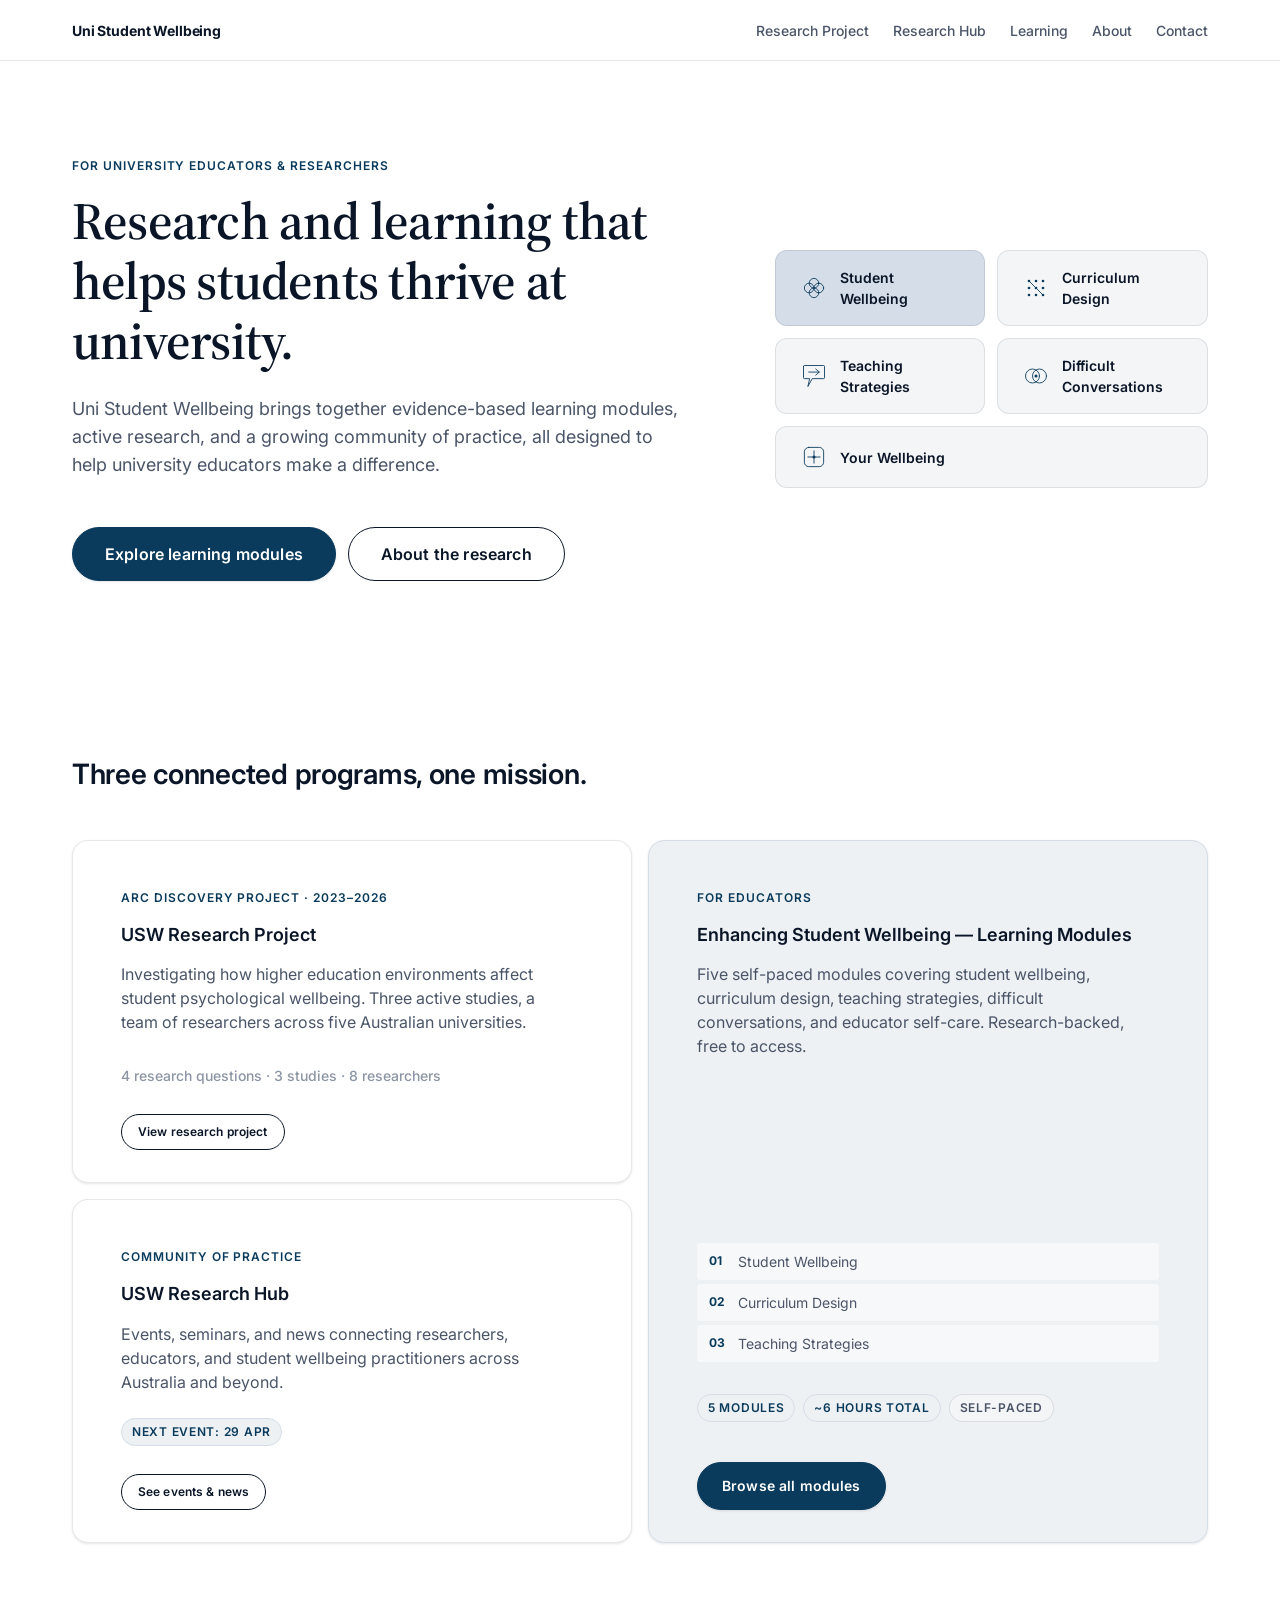
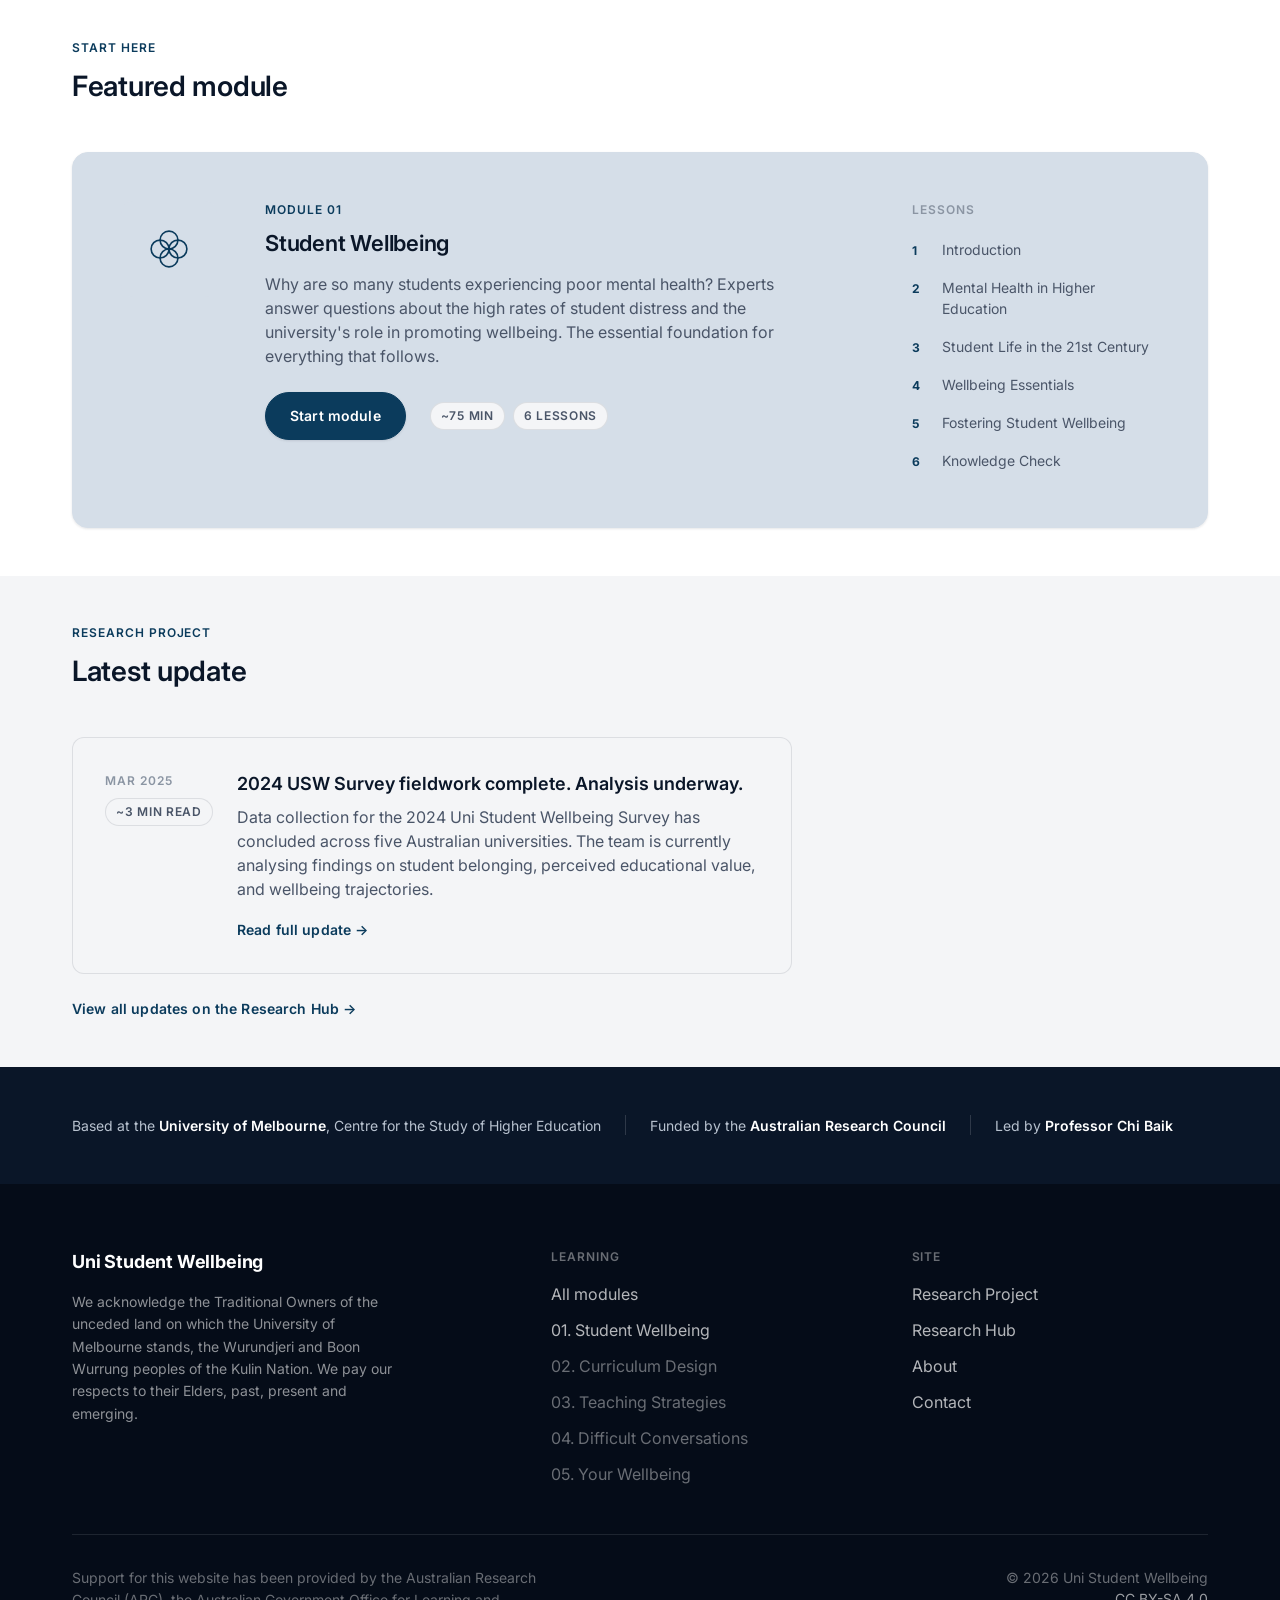
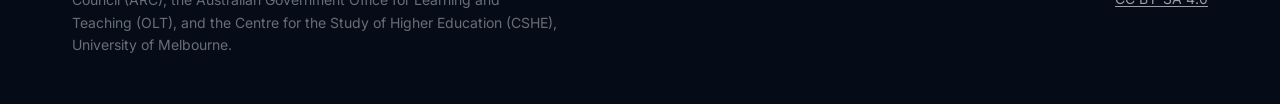
==== index.html @ a4390979 "Iteration 3: institutional weight, dark sections, responsive nav, token cleanup - tokens.css: deep n" ====
<!DOCTYPE html>
<html lang="en">
<head>
  <meta charset="UTF-8">
  <meta name="viewport" content="width=device-width, initial-scale=1.0">
  <title>Uni Student Wellbeing — Research and learning for university educators</title>
  <meta name="description" content="A multi-disciplinary research program contributing to young adults' mental health and wellbeing in Australia's universities. Evidence-based learning modules for educators, free to access.">
  <link rel="preconnect" href="https://fonts.googleapis.com">
  <link rel="preconnect" href="https://fonts.gstatic.com" crossorigin>
  <link rel="stylesheet" href="styles/tokens.css">
  <link rel="stylesheet" href="styles/base.css">
  <link rel="stylesheet" href="styles/components.css">
</head>
<body>

<a class="skip-link" href="#main">Skip to main content</a>

<header class="site-header" role="banner">
  <nav class="nav container" aria-label="Main navigation">
    <a href="index.html" class="nav-brand">Uni Student Wellbeing</a>
    <button class="nav-toggle" aria-expanded="false" aria-controls="nav-menu" aria-label="Open menu">
      <span></span><span></span><span></span>
    </button>
    <ul class="nav-links" id="nav-menu" role="list">
      <li><a href="research-project.html">Research Project</a></li>
      <li><a href="research-hub.html">Research Hub</a></li>
      <li><a href="learning.html">Learning</a></li>
      <li><a href="about.html">About</a></li>
      <li><a href="contact.html">Contact</a></li>
    </ul>
  </nav>
</header>

<main id="main">

  <!-- ── Hero ──────────────────────────────────────────── -->
  <section class="hero" aria-labelledby="hero-heading">
    <div class="container hero-grid">

      <div class="hero-left">
        <span class="hero-overline">For University Educators &amp; Researchers</span>
        <h1 id="hero-heading" class="text-display-lg">
          Research and learning that helps students thrive at university.
        </h1>
        <p class="hero-lead">
          Uni Student Wellbeing brings together evidence-based learning modules, active research, and a growing community of practice, all designed to help university educators make a difference.
        </p>
        <div class="hero-actions">
          <a href="learning.html" class="btn btn-primary btn--lg">Explore learning modules</a>
          <a href="research-project.html" class="btn btn-outlined btn--lg">About the research</a>
        </div>
      </div>

      <div class="hero-right" aria-hidden="true">
        <div class="module-symbol-cluster">
          <div class="symbol-tile" style="background-color: var(--color-primary-container);">
            <svg viewBox="0 0 64 64" fill="none" stroke="currentColor" stroke-width="2" stroke-linecap="round" stroke-linejoin="round">
              <circle cx="32" cy="21" r="11"/><circle cx="43" cy="32" r="11"/><circle cx="32" cy="43" r="11"/><circle cx="21" cy="32" r="11"/>
            </svg>
            Student Wellbeing
          </div>
          <div class="symbol-tile" style="background-color: var(--color-bg-soft);">
            <svg viewBox="0 0 64 64" fill="none">
              <circle cx="16" cy="16" r="3" fill="currentColor"/><circle cx="32" cy="16" r="3" fill="currentColor"/><circle cx="48" cy="16" r="3" fill="currentColor"/>
              <circle cx="16" cy="32" r="3" fill="currentColor"/><circle cx="32" cy="32" r="3" fill="currentColor"/><circle cx="48" cy="32" r="3" fill="currentColor"/>
              <circle cx="16" cy="48" r="3" fill="currentColor"/><circle cx="32" cy="48" r="3" fill="currentColor"/><circle cx="48" cy="48" r="3" fill="currentColor"/>
              <path d="M16 16 L48 48" stroke="currentColor" stroke-width="2" stroke-linecap="round"/>
            </svg>
            Curriculum Design
          </div>
          <div class="symbol-tile" style="background-color: var(--color-bg-soft);">
            <svg viewBox="0 0 64 64" fill="none" stroke="currentColor" stroke-width="2" stroke-linecap="round" stroke-linejoin="round">
              <path d="M8 10 Q8 8 10 8 H54 Q56 8 56 10 V36 Q56 38 54 38 H28 L18 56 L22 38 H10 Q8 38 8 36 V10 Z"/>
              <path d="M20 23 H44"/><path d="M36 16 L44 23 L36 30"/>
            </svg>
            Teaching Strategies
          </div>
          <div class="symbol-tile" style="background-color: var(--color-bg-soft);">
            <svg viewBox="0 0 64 64" fill="none" stroke="currentColor" stroke-width="2" stroke-linecap="round" stroke-linejoin="round">
              <circle cx="24" cy="32" r="16"/><circle cx="40" cy="32" r="16"/>
              <circle cx="32" cy="32" r="3.5" fill="currentColor" stroke="none"/>
            </svg>
            Difficult Conversations
          </div>
          <div class="symbol-tile symbol-tile--wide" style="background-color: var(--color-bg-soft);">
            <svg viewBox="0 0 64 64" fill="none" stroke="currentColor" stroke-width="2" stroke-linecap="round" stroke-linejoin="round">
              <rect x="10" y="10" width="44" height="44" rx="10"/>
              <line x1="32" y1="18" x2="32" y2="46"/><line x1="18" y1="32" x2="46" y2="32"/>
              <circle cx="32" cy="32" r="3.5" fill="currentColor" stroke="none"/>
            </svg>
            Your Wellbeing
          </div>
        </div>
      </div>

    </div>
  </section>

  <!-- ── Three-project router ──────────────────────────── -->
  <section class="section section--sm" aria-labelledby="projects-heading">
    <div class="container">
      <header class="section-header">
        <h2 id="projects-heading" class="text-headline-md">Three connected programs, one mission.</h2>
      </header>

      <div class="project-router">

        <article class="project-card project-card--research-project" aria-labelledby="rp-title">
          <span class="project-card-eyebrow">ARC Discovery Project · 2023–2026</span>
          <h3 id="rp-title" class="project-card-title">USW Research Project</h3>
          <p class="project-card-body">
            Investigating how higher education environments affect student psychological wellbeing. Three active studies, a team of researchers across five Australian universities.
          </p>
          <p class="project-card-meta">4 research questions · 3 studies · 8 researchers</p>
          <a href="research-project.html" class="btn btn-outlined btn--sm" style="align-self: flex-start; margin-top: var(--space-3);">View research project</a>
        </article>

        <article class="project-card project-card--research-hub" aria-labelledby="rh-title">
          <span class="project-card-eyebrow">Community of Practice</span>
          <h3 id="rh-title" class="project-card-title">USW Research Hub</h3>
          <p class="project-card-body">
            Events, seminars, and news connecting researchers, educators, and student wellbeing practitioners across Australia and beyond.
          </p>
          <div class="chip-row" style="margin-top: var(--space-2);">
            <span class="chip chip-primary">Next event: 29 Apr</span>
          </div>
          <a href="research-hub.html" class="btn btn-outlined btn--sm" style="align-self: flex-start; margin-top: var(--space-3);">See events &amp; news</a>
        </article>

        <article class="project-card project-card--learning" aria-labelledby="learn-title">
          <span class="project-card-eyebrow">For Educators</span>
          <h3 id="learn-title" class="project-card-title">Enhancing Student Wellbeing — Learning Modules</h3>
          <p class="project-card-body">
            Five self-paced modules covering student wellbeing, curriculum design, teaching strategies, difficult conversations, and educator self-care. Research-backed, free to access.
          </p>
          <div class="mini-module-list">
            <div class="mini-module-row"><span class="mini-module-num">01</span>Student Wellbeing</div>
            <div class="mini-module-row"><span class="mini-module-num">02</span>Curriculum Design</div>
            <div class="mini-module-row"><span class="mini-module-num">03</span>Teaching Strategies</div>
          </div>
          <div class="chip-row" style="margin-top: var(--space-4);">
            <span class="chip chip-primary">5 modules</span>
            <span class="chip chip-primary">~6 hours total</span>
            <span class="chip chip-soft">Self-paced</span>
          </div>
          <a href="learning.html" class="btn btn-primary" style="align-self: flex-start; margin-top: var(--space-5);">Browse all modules</a>
        </article>

      </div>
    </div>
  </section>

  <!-- ── Featured module ───────────────────────────────── -->
  <section class="section section--sm" aria-labelledby="featured-heading">
    <div class="container">
      <header class="section-header">
        <span class="overline">Start here</span>
        <h2 id="featured-heading">Featured module</h2>
      </header>

      <article class="feature-module" aria-labelledby="fm-title">
        <div class="feature-module-symbol" aria-hidden="true">
          <svg viewBox="0 0 64 64" fill="none" stroke="currentColor" stroke-width="2" stroke-linecap="round" stroke-linejoin="round">
            <circle cx="32" cy="21" r="11"/>
            <circle cx="43" cy="32" r="11"/>
            <circle cx="32" cy="43" r="11"/>
            <circle cx="21" cy="32" r="11"/>
          </svg>
        </div>
        <div class="feature-module-body">
          <span class="feature-module-eyebrow">Module 01</span>
          <h3 id="fm-title" class="feature-module-title">Student Wellbeing</h3>
          <p class="feature-module-desc">
            Why are so many students experiencing poor mental health? Experts answer questions about the high rates of student distress and the university's role in promoting wellbeing. The essential foundation for everything that follows.
          </p>
          <div class="feature-module-footer">
            <a href="module-1.html" class="btn btn-primary">Start module</a>
            <div class="chip-row">
              <span class="chip chip-soft">~75 min</span>
              <span class="chip chip-soft">6 lessons</span>
            </div>
          </div>
        </div>
        <div class="feature-module-lessons" aria-hidden="true">
          <span class="feature-module-lessons-heading">Lessons</span>
          <ol class="feature-lesson-list">
            <li class="feature-lesson-item"><span class="feature-lesson-num">1</span>Introduction</li>
            <li class="feature-lesson-item"><span class="feature-lesson-num">2</span>Mental Health in Higher Education</li>
            <li class="feature-lesson-item"><span class="feature-lesson-num">3</span>Student Life in the 21st Century</li>
            <li class="feature-lesson-item"><span class="feature-lesson-num">4</span>Wellbeing Essentials</li>
            <li class="feature-lesson-item"><span class="feature-lesson-num">5</span>Fostering Student Wellbeing</li>
            <li class="feature-lesson-item"><span class="feature-lesson-num">6</span>Knowledge Check</li>
          </ol>
        </div>
      </article>
    </div>
  </section>

  <!-- ── Latest research update ────────────────────────── -->
  <section class="section section--sm section--soft" aria-labelledby="update-heading">
    <div class="container">
      <header class="section-header">
        <span class="overline">Research Project</span>
        <h2 id="update-heading">Latest update</h2>
      </header>

      <a class="update-card" href="research-project.html" aria-labelledby="uc-title">
        <div style="display: flex; flex-direction: column; gap: var(--space-2);">
          <span class="update-card-date">Mar 2025</span>
          <div class="chip-row"><span class="chip chip-soft">~3 min read</span></div>
        </div>
        <div>
          <h3 id="uc-title" class="update-card-title">2024 USW Survey fieldwork complete. Analysis underway.</h3>
          <p class="update-card-excerpt">
            Data collection for the 2024 Uni Student Wellbeing Survey has concluded across five Australian universities. The team is currently analysing findings on student belonging, perceived educational value, and wellbeing trajectories.
          </p>
          <span class="text-link">Read full update →</span>
        </div>
      </a>

      <p style="margin-top: var(--space-5); font-size: var(--text-label); color: var(--color-ink-soft);">
        <a href="research-hub.html" class="text-link">View all updates on the Research Hub →</a>
      </p>
    </div>
  </section>

  <!-- ── Credibility strip ──────────────────────────────── -->
  <section class="section section--sm section--dark" aria-label="Institutional affiliations">
    <div class="container">
      <div class="credibility-inner">
        <p class="credibility-text">Based at the <strong>University of Melbourne</strong>, Centre for the Study of Higher Education</p>
        <div class="credibility-sep" aria-hidden="true"></div>
        <p class="credibility-text">Funded by the <strong>Australian Research Council</strong></p>
        <div class="credibility-sep" aria-hidden="true"></div>
        <p class="credibility-text">Led by <strong>Professor Chi Baik</strong></p>
      </div>
    </div>
  </section>

</main>

<footer class="site-footer" role="contentinfo">
  <div class="container">
    <div class="footer-top">
      <div class="footer-brand">
        <a href="index.html">Uni Student Wellbeing</a>
        <p class="footer-acknowledgement">
          We acknowledge the Traditional Owners of the unceded land on which the University of Melbourne stands, the Wurundjeri and Boon Wurrung peoples of the Kulin Nation. We pay our respects to their Elders, past, present and emerging.
        </p>
      </div>
      <nav aria-label="Learning modules">
        <p class="footer-nav-heading">Learning</p>
        <ul class="footer-nav-list" role="list">
          <li><a href="learning.html">All modules</a></li>
          <li><a href="module-1.html">01. Student Wellbeing</a></li>
          <li><span style="color:rgba(255,255,255,0.4);">02. Curriculum Design</span></li>
          <li><span style="color:rgba(255,255,255,0.4);">03. Teaching Strategies</span></li>
          <li><span style="color:rgba(255,255,255,0.4);">04. Difficult Conversations</span></li>
          <li><span style="color:rgba(255,255,255,0.4);">05. Your Wellbeing</span></li>
        </ul>
      </nav>
      <nav aria-label="Site">
        <p class="footer-nav-heading">Site</p>
        <ul class="footer-nav-list" role="list">
          <li><a href="research-project.html">Research Project</a></li>
          <li><a href="research-hub.html">Research Hub</a></li>
          <li><a href="about.html">About</a></li>
          <li><a href="contact.html">Contact</a></li>
        </ul>
      </nav>
    </div>
    <div class="footer-bottom">
      <p class="footer-funding">
        Support for this website has been provided by the Australian Research Council (ARC), the Australian Government Office for Learning and Teaching (OLT), and the Centre for the Study of Higher Education (CSHE), University of Melbourne.
      </p>
      <div class="footer-legal">
        <p>© <span class="footer-year">2025</span> Uni Student Wellbeing</p>
        <p><a href="https://creativecommons.org/licenses/by-sa/4.0/" rel="license noopener">CC BY-SA 4.0</a></p>
      </div>
    </div>
  </div>
</footer>

<script src="scripts/nav.js"></script>
</body>
</html>
---- styles/tokens.css ----
/* =============================================================
   tokens.css — Design system foundation
   All values live here. Nothing in components.css uses raw hex.
   ============================================================= */

:root {

  /* ── Palette ─────────────────────────────────────────── */
  --color-bg:                #FFFFFF;
  --color-bg-soft:           #F4F5F7;   /* cool neutral surface */
  --color-bg-tinted:         #EEF1F3;   /* very subtle cool tint — use sparingly */
  --color-surface-dark:      #0A1628;   /* deep navy — dark sections */
  --color-surface-darker:    #050C18;   /* near-black navy — footer */
  --color-ink:               #0A1628;
  --color-ink-muted:         #4A5568;
  --color-ink-soft:          #8B95A3;
  --color-primary:           #0B3B5C;   /* deep navy */
  --color-primary-container: #D5DEE8;   /* muted blue-grey tint */
  --color-primary-hover:     #072842;
  --color-on-primary:        #FFFFFF;
  --color-accent:            #A8332E;   /* deep academic red */
  --color-accent-container:  #F2DFDE;
  --color-success:           #1A6B3A;
  --color-success-bg:        #D4EDDA;
  --color-rule:              rgba(10, 22, 40, 0.10);
  --color-rule-strong:       rgba(10, 22, 40, 0.16);

  /* Dark surface text hierarchy */
  --color-on-dark:       #FFFFFF;
  --color-on-dark-muted: #B8C2CF;
  --color-on-dark-soft:  #6B7A8F;

  /* Module card backgrounds — monochrome, Module 01 distinguished */
  --color-module-1: var(--color-primary-container);
  --color-module-2: var(--color-bg-soft);
  --color-module-3: var(--color-bg-soft);
  --color-module-4: var(--color-bg-soft);
  --color-module-5: var(--color-bg-soft);

  /* Semantic aliases */
  --color-footer-bg:   var(--color-surface-darker);
  --color-footer-text: var(--color-on-dark);

  /* ── Typography ──────────────────────────────────────── */
  --font-display: 'Source Serif 4', Georgia, serif;
  --font-sans:    'Inter', system-ui, -apple-system, sans-serif;
  --font:         var(--font-sans);   /* backward-compat alias */

  --text-display-lg:  3.25rem;   /* 52px — serif, weight 500 */
  --text-display-md:  2.5rem;    /* 40px — serif, weight 500 */
  --text-headline-lg: 1.75rem;   /* 28px — sans, weight 600 */
  --text-headline-md: 1.375rem;  /* 22px — sans, weight 600 */
  --text-title:       1.125rem;  /* 18px — sans, weight 600 */
  --text-body-lg:     1.125rem;  /* 18px — sans, weight 400 (hero leads) */
  --text-body:        1rem;      /* 16px */
  --text-meta:        0.875rem;  /* 14px */
  --text-label:       0.875rem;  /* 14px — alias */
  --text-overline:    0.75rem;   /* 12px — uppercase, 0.1em tracking */

  /* ── Spacing (8pt base) ──────────────────────────────── */
  --space-1:  0.25rem;   /*   4px */
  --space-2:  0.5rem;    /*   8px */
  --space-3:  0.75rem;   /*  12px */
  --space-4:  1rem;      /*  16px */
  --space-5:  1.5rem;    /*  24px */
  --space-6:  2rem;      /*  32px */
  --space-8:  3rem;      /*  48px */
  --space-10: 4rem;      /*  64px */
  --space-12: 6rem;      /*  96px */
  --space-16: 8rem;      /* 128px */

  /* ── Shape ───────────────────────────────────────────── */
  --radius-sm:   4px;
  --radius-md:   8px;
  --radius-lg:   12px;
  --radius-xl:   16px;
  --radius-pill: 999px;

  /* ── Elevation ───────────────────────────────────────── */
  --elev-0: none;
  --elev-1: 0 1px 3px rgba(10, 22, 40, 0.07), 0 1px 2px rgba(10, 22, 40, 0.04);
  --elev-2: 0 4px 16px rgba(10, 22, 40, 0.10), 0 2px 4px rgba(10, 22, 40, 0.06);

  /* ── Motion ──────────────────────────────────────────── */
  --ease-emphasized: cubic-bezier(0.2, 0, 0, 1);
  --duration-fast: 150ms;
  --duration-base: 250ms;

  /* ── Layout ──────────────────────────────────────────── */
  --container-max:     1200px;
  --container-padding: 2rem;
}
---- styles/base.css ----
/* =============================================================
   base.css — Reset, typography defaults, layout primitives
   ============================================================= */

@import url('https://fonts.googleapis.com/css2?family=Inter:wght@400;500;600;700&family=Source+Serif+4:opsz,wght@8..60,400;8..60,500;8..60,600&display=swap');

/* ── Reset ──────────────────────────────────────────────── */

*,
*::before,
*::after {
  box-sizing: border-box;
  margin: 0;
  padding: 0;
}

html {
  font-size: 16px;
  scroll-behavior: smooth;
  -webkit-text-size-adjust: 100%;
  hanging-punctuation: first last;
}

body {
  font-family: var(--font-sans);
  font-size: var(--text-body);
  font-weight: 400;
  line-height: 1.5;
  color: var(--color-ink);
  background-color: var(--color-bg);
  -webkit-font-smoothing: antialiased;
  -moz-osx-font-smoothing: grayscale;
}

img, svg, video, canvas {
  display: block;
  max-width: 100%;
}

ul, ol { list-style: none; }

a {
  color: var(--color-primary);
  text-decoration: none;
  transition: color var(--duration-fast) var(--ease-emphasized);
}

p { max-width: 65ch; }


/* ── Typography utilities ───────────────────────────────── */

/* Display sizes use Source Serif 4 */
.text-display-lg {
  font-family: var(--font-display);
  font-size: var(--text-display-lg);
  line-height: 1.154;          /* 60/52 */
  letter-spacing: -0.015em;
  font-weight: 500;
}

.text-display-md {
  font-family: var(--font-display);
  font-size: var(--text-display-md);
  line-height: 1.2;            /* 48/40 */
  letter-spacing: -0.01em;
  font-weight: 500;
}

/* Headline and below use Inter */
.text-headline-lg {
  font-family: var(--font-sans);
  font-size: var(--text-headline-lg);
  line-height: 1.286;          /* 36/28 */
  letter-spacing: -0.005em;
  font-weight: 600;
}

.text-headline-md {
  font-family: var(--font-sans);
  font-size: var(--text-headline-md);
  line-height: 1.364;          /* 30/22 */
  letter-spacing: 0;
  font-weight: 600;
}

.text-title {
  font-family: var(--font-sans);
  font-size: var(--text-title);
  line-height: 1.444;          /* 26/18 */
  font-weight: 600;
}

.text-body-lg {
  font-family: var(--font-sans);
  font-size: var(--text-body-lg);
  line-height: 1.556;          /* 28/18 */
}

.text-label,
.text-meta {
  font-family: var(--font-sans);
  font-size: var(--text-meta);
  line-height: 1.429;          /* 20/14 */
  letter-spacing: 0;
  font-weight: 500;
}

.text-overline {
  font-family: var(--font-sans);
  font-size: var(--text-overline);
  line-height: 1.333;
  letter-spacing: 0.10em;
  font-weight: 600;
  text-transform: uppercase;
}

.text-muted   { color: var(--color-ink-muted); }
.text-soft    { color: var(--color-ink-soft); }
.text-primary { color: var(--color-primary); }


/* ── Layout primitives ──────────────────────────────────── */

.container {
  width: 100%;
  max-width: var(--container-max);
  margin-inline: auto;
  padding-inline: var(--container-padding);
}

.section {
  padding-block: var(--space-12);
}

.section--sm {
  padding-block: var(--space-8);
}

.section--dark {
  background-color: var(--color-surface-dark);
  color: var(--color-on-dark);
}

.section--soft {
  background-color: var(--color-bg-soft);
}

.section--tinted {
  background-color: var(--color-bg-tinted);
}

/* Dark section text hierarchy */
.section--dark h1,
.section--dark h2,
.section--dark h3,
.section--dark h4 {
  color: var(--color-on-dark);
}

.section--dark p,
.section--dark .lead {
  color: var(--color-on-dark-muted);
}

.section--dark .text-muted {
  color: var(--color-on-dark-muted);
}

.section--dark .text-soft {
  color: var(--color-on-dark-soft);
}

.section--dark .overline {
  color: var(--color-primary-container);
}

/* ── Skip link ──────────────────────────────────────────── */

.skip-link {
  position: absolute;
  top: var(--space-2);
  left: var(--space-4);
  z-index: 9999;
  padding: var(--space-2) var(--space-4);
  background: var(--color-ink);
  color: var(--color-bg);
  font-size: var(--text-meta);
  font-weight: 500;
  text-decoration: none;
  border-radius: var(--radius-sm);
  transform: translateY(-150%);
  transition: transform var(--duration-fast) var(--ease-emphasized);
}

.skip-link:focus {
  transform: translateY(0);
}

/* ── Focus styles ───────────────────────────────────────── */

:focus-visible {
  outline: 2px solid var(--color-primary);
  outline-offset: 2px;
  border-radius: var(--radius-sm);
}

/* ── Utility ────────────────────────────────────────────── */

.visually-hidden {
  position: absolute;
  width: 1px;
  height: 1px;
  padding: 0;
  margin: -1px;
  overflow: hidden;
  clip: rect(0 0 0 0);
  white-space: nowrap;
  border: 0;
}

/* ── Responsive typography ──────────────────────────────── */

/* Tablet (≤1024px) */
@media (max-width: 1024px) {
  .text-display-lg {
    font-size: clamp(2.25rem, 4.5vw, var(--text-display-lg));
  }
}

/* Mobile (≤768px) */
@media (max-width: 768px) {
  .text-display-lg {
    font-size: 2.5rem;       /* 40px */
    letter-spacing: -0.01em;
  }
  .text-display-md {
    font-size: 1.875rem;     /* 30px */
    letter-spacing: -0.008em;
  }
  .text-headline-lg {
    font-size: 1.5rem;       /* 24px */
  }
  .section {
    padding-block: var(--space-10);  /* 64px mobile */
  }
  .section--sm {
    padding-block: var(--space-8);   /* 48px mobile */
  }
}

/* Small mobile (≤480px) */
@media (max-width: 480px) {
  :root {
    --container-padding: 1.25rem;  /* 20px min side padding */
  }
  .text-display-lg {
    font-size: 2rem;         /* 32px on very small screens */
  }
  .text-display-md {
    font-size: 1.75rem;      /* 28px */
  }
}
---- styles/components.css ----
/* =============================================================
   components.css — All shared components
   No raw hex values. All colour via tokens.css.
   ============================================================= */


/* ── Site header / nav ──────────────────────────────────── */

.site-header {
  position: sticky;
  top: 0;
  z-index: 100;
  background-color: var(--color-bg);
  border-bottom: 1px solid var(--color-rule);
  backdrop-filter: blur(8px);
  -webkit-backdrop-filter: blur(8px);
}

.nav {
  display: flex;
  align-items: center;
  justify-content: space-between;
  height: 60px;
  gap: var(--space-6);
}

.nav-brand {
  font-size: var(--text-label);
  font-weight: 700;
  letter-spacing: -0.01em;
  color: var(--color-ink);
  text-decoration: none;
  white-space: nowrap;
  flex-shrink: 0;
}

.nav-brand:hover {
  color: var(--color-primary);
}

.nav-links {
  display: flex;
  align-items: center;
  gap: var(--space-5);
}

.nav-links a {
  font-size: var(--text-label);
  font-weight: 500;
  color: var(--color-ink-muted);
  text-decoration: none;
  white-space: nowrap;
  transition: color var(--duration-fast) var(--ease-emphasized);
}

.nav-links a:hover {
  color: var(--color-primary);
}

.nav-links a[aria-current="page"] {
  color: var(--color-primary);
  background-color: var(--color-primary-container);
  border-radius: var(--radius-pill);
  padding-inline: 0.625rem;
  padding-block: 0.25rem;
  margin-inline: -0.625rem;
}

.nav-toggle {
  display: none;
  flex-direction: column;
  justify-content: center;
  gap: 5px;
  width: 36px;
  height: 36px;
  background: none;
  border: none;
  cursor: pointer;
  padding: 6px;
  border-radius: var(--radius-sm);
  transition: background-color var(--duration-fast) var(--ease-emphasized);
}

.nav-toggle:hover {
  background-color: var(--color-bg-soft);
}

.nav-toggle span {
  display: block;
  width: 100%;
  height: 1.5px;
  background-color: var(--color-ink);
  transition: transform var(--duration-base) var(--ease-emphasized),
              opacity var(--duration-base) var(--ease-emphasized);
  transform-origin: center;
}

.nav-toggle[aria-expanded="true"] span:nth-child(1) {
  transform: translateY(6.5px) rotate(45deg);
}
.nav-toggle[aria-expanded="true"] span:nth-child(2) {
  opacity: 0;
}
.nav-toggle[aria-expanded="true"] span:nth-child(3) {
  transform: translateY(-6.5px) rotate(-45deg);
}


/* ── Buttons ────────────────────────────────────────────── */

.btn {
  display: inline-flex;
  align-items: center;
  justify-content: center;
  gap: var(--space-2);
  font-family: var(--font-sans);
  font-size: var(--text-meta);
  font-weight: 600;
  letter-spacing: 0.01em;
  text-decoration: none;
  padding: 0.6875rem 1.5rem;  /* ~48px height at 14px font */
  border: 1.5px solid transparent;
  border-radius: var(--radius-pill);
  cursor: pointer;
  white-space: nowrap;
  min-height: 48px;
  transition: background-color var(--duration-fast) var(--ease-emphasized),
              color var(--duration-fast) var(--ease-emphasized),
              border-color var(--duration-fast) var(--ease-emphasized),
              box-shadow var(--duration-fast) var(--ease-emphasized);
}

.btn-primary {
  background-color: var(--color-primary);
  color: var(--color-on-primary);
  border-color: var(--color-primary);
  box-shadow: var(--elev-1);
}

.btn-primary:hover {
  background-color: var(--color-primary-hover);
  border-color: var(--color-primary-hover);
  box-shadow: var(--elev-2);
  color: var(--color-on-primary);
}

.btn-outlined {
  background-color: transparent;
  color: var(--color-ink);
  border-color: var(--color-ink);
  border-width: 1.5px;
}

.btn-outlined:hover {
  background-color: var(--color-bg-soft);
  color: var(--color-ink);
}

.btn-ghost {
  background-color: transparent;
  color: var(--color-ink);
  border-color: var(--color-rule-strong);
}

.btn-ghost:hover {
  background-color: var(--color-bg-soft);
  border-color: var(--color-ink-soft);
  color: var(--color-ink);
}

.btn-ghost-light {
  background-color: transparent;
  color: var(--color-on-dark);
  border-color: rgba(255, 255, 255, 0.3);
}

.btn-ghost-light:hover {
  background-color: rgba(255, 255, 255, 0.08);
  border-color: rgba(255, 255, 255, 0.55);
  color: var(--color-on-dark);
}

.btn-coming-soon {
  background-color: transparent;
  color: var(--color-ink-soft);
  border-color: var(--color-rule);
  cursor: default;
  pointer-events: none;
}

.btn--sm {
  font-size: var(--text-overline);
  padding: 0.5rem 1rem;
  min-height: 36px;
}

.btn--lg {
  font-size: var(--text-body);
  padding: 0.875rem 2rem;
  min-height: 52px;
}


/* ── Chips / badges ─────────────────────────────────────── */

.chip {
  display: inline-flex;
  align-items: center;
  gap: var(--space-1);
  font-size: var(--text-overline);
  font-weight: 600;
  letter-spacing: 0.06em;
  text-transform: uppercase;
  padding: 0.25rem 0.625rem;
  border-radius: var(--radius-pill);
  border: 1.5px solid transparent;
  white-space: nowrap;
}

.chip-primary {
  background-color: var(--color-bg-tinted);
  color: var(--color-primary);
  border-color: var(--color-primary-container);
}

.chip-accent {
  background-color: var(--color-accent-container);
  color: var(--color-accent);
  border-color: var(--color-accent-container);
}

.chip-soft {
  background-color: var(--color-bg-soft);
  color: var(--color-ink-muted);
  border-color: var(--color-rule);
}

.chip-success {
  background-color: var(--color-success-bg);
  color: var(--color-success);
  border-color: var(--color-success-bg);
}

.chip-row {
  display: flex;
  align-items: center;
  flex-wrap: wrap;
  gap: var(--space-2);
}


/* ── Overline label ─────────────────────────────────────── */

.overline {
  display: block;
  font-size: var(--text-overline);
  font-weight: 600;
  letter-spacing: 0.08em;
  text-transform: uppercase;
  color: var(--color-primary);
  margin-bottom: var(--space-3);
}

.overline--muted {
  color: var(--color-ink-muted);
}

.overline--accent {
  color: var(--color-accent);
}


/* ── Section header ─────────────────────────────────────── */

.section-header {
  margin-bottom: var(--space-8);
}

.section-header h2 {
  font-size: var(--text-headline-lg);
  line-height: 1.25;
  letter-spacing: -0.01em;
  font-weight: 600;
  margin-bottom: var(--space-3);
}

.section-header .lead {
  font-size: var(--text-body-lg);
  color: var(--color-ink-muted);
  max-width: 56ch;
}


/* ── Hero ───────────────────────────────────────────────── */

.hero {
  position: relative;
  padding-block: var(--space-12) var(--space-16);
  background-color: var(--color-bg);
}

.hero-inner {
  position: relative;
  z-index: 1;
  max-width: 760px;
}

.hero-grid {
  display: grid;
  grid-template-columns: 7fr 5fr;
  gap: var(--space-12);
  align-items: center;
}

.hero-left {}

.hero-right {
  display: flex;
  align-items: center;
  justify-content: flex-end;
}

.hero-overline {
  display: block;
  font-size: var(--text-overline);
  font-weight: 600;
  letter-spacing: 0.08em;
  text-transform: uppercase;
  color: var(--color-primary);
  margin-bottom: var(--space-4);
}

.hero h1 {
  font-weight: 600;
  color: var(--color-ink);
  margin-bottom: var(--space-5);
}

.hero-lead {
  font-size: var(--text-body-lg);
  color: var(--color-ink-muted);
  line-height: calc(28 / 18);
  margin-bottom: var(--space-8);
}

.hero-actions {
  display: flex;
  align-items: center;
  gap: var(--space-3);
  flex-wrap: wrap;
}

.hero--sm {
  padding-block: var(--space-10);
}


/* ── Project router (homepage 3-card grid) ───────────────── */

.project-router {
  display: grid;
  grid-template-columns: 1fr 1fr;
  grid-template-rows: 1fr 1fr;
  grid-template-areas:
    "proj  learn"
    "hub   learn";
  gap: var(--space-4);
}

.project-card {
  background-color: var(--color-bg);
  border: 1px solid var(--color-rule);
  border-radius: var(--radius-xl);
  padding: var(--space-8) var(--space-8) var(--space-6);
  display: flex;
  flex-direction: column;
  gap: var(--space-4);
  box-shadow: var(--elev-1);
  transition: transform var(--duration-base) var(--ease-emphasized),
              box-shadow var(--duration-base) var(--ease-emphasized);
}

.project-card:hover {
  transform: translateY(-2px);
  box-shadow: var(--elev-2);
}

.project-card--research-project { grid-area: proj; }
.project-card--research-hub     { grid-area: hub;  }

.project-card--learning {
  grid-area: learn;
  background-color: var(--color-bg-tinted);
  border-color: var(--color-primary-container);
}

.project-card-eyebrow {
  font-size: var(--text-overline);
  font-weight: 600;
  letter-spacing: 0.08em;
  text-transform: uppercase;
  color: var(--color-primary);
  display: block;
}

.project-card--learning .project-card-eyebrow {
  color: var(--color-primary);
}

.project-card-title {
  font-size: var(--text-title);
  font-weight: 600;
  color: var(--color-ink);
  line-height: 1.3;
}

.project-card-body {
  font-size: var(--text-body);
  color: var(--color-ink-muted);
  flex: 1;
  max-width: 44ch;
}

.project-card-meta {
  font-size: var(--text-label);
  font-weight: 500;
  color: var(--color-ink-soft);
}


/* ── Module cards (learning.html grid) ───────────────────── */

.module-grid {
  display: grid;
  grid-template-columns: 1fr 1fr;
  gap: var(--space-5);
}

.module-card {
  border-radius: var(--radius-xl);
  padding: var(--space-8);
  display: flex;
  flex-direction: column;
  gap: var(--space-5);
  border: 1px solid var(--color-rule);
  box-shadow: var(--elev-1);
  transition: transform var(--duration-base) var(--ease-emphasized),
              box-shadow var(--duration-base) var(--ease-emphasized);
  position: relative;
  overflow: hidden;
}

.module-card:hover {
  transform: translateY(-2px);
  box-shadow: var(--elev-2);
}

.module-card--1 { background-color: var(--color-module-1); }
.module-card--2 { background-color: var(--color-module-2); }
.module-card--3 { background-color: var(--color-module-3); }
.module-card--4 { background-color: var(--color-module-4); }
.module-card--5 { background-color: var(--color-module-5); }

.module-card--wide {
  grid-column: 1 / -1;
}

.module-card-symbol {
  width: 72px;
  height: 72px;
  color: var(--color-primary);
  flex-shrink: 0;
}

.module-card-number {
  font-size: var(--text-overline);
  font-weight: 600;
  letter-spacing: 0.08em;
  text-transform: uppercase;
  color: var(--color-primary);
  display: block;
  margin-bottom: var(--space-1);
}

.module-card-title {
  font-size: var(--text-title);
  font-weight: 600;
  color: var(--color-ink);
  line-height: 1.3;
  margin-bottom: var(--space-2);
}

.module-card-desc {
  font-size: var(--text-body);
  color: var(--color-ink-muted);
  line-height: 1.5;
  flex: 1;
  max-width: 48ch;
}

.module-card-meta {
  display: flex;
  align-items: center;
  gap: var(--space-2);
  flex-wrap: wrap;
}

.module-card-footer {
  display: flex;
  align-items: center;
  justify-content: space-between;
  gap: var(--space-4);
  flex-wrap: wrap;
  margin-top: auto;
}


/* ── Feature module card (homepage) ─────────────────────── */

.feature-module {
  background-color: var(--color-primary-container);
  border-radius: var(--radius-xl);
  padding: var(--space-8);
  display: grid;
  grid-template-columns: 96px 1fr 280px;
  gap: var(--space-8);
  align-items: start;
  box-shadow: var(--elev-1);
  border: 1px solid var(--color-primary-container);
}

.feature-module-symbol {
  width: 96px;
  height: 96px;
  background-color: var(--color-primary-container);
  border-radius: var(--radius-lg);
  display: flex;
  align-items: center;
  justify-content: center;
  flex-shrink: 0;
  color: var(--color-primary);
}

.feature-module-symbol svg {
  width: 52px;
  height: 52px;
}

.feature-module-body {}

.feature-module-eyebrow {
  font-size: var(--text-overline);
  font-weight: 600;
  letter-spacing: 0.08em;
  text-transform: uppercase;
  color: var(--color-primary);
  display: block;
  margin-bottom: var(--space-2);
}

.feature-module-title {
  font-size: var(--text-headline-md);
  font-weight: 600;
  letter-spacing: -0.01em;
  color: var(--color-ink);
  margin-bottom: var(--space-3);
}

.feature-module-desc {
  font-size: var(--text-body);
  color: var(--color-ink-muted);
  margin-bottom: var(--space-5);
  max-width: 56ch;
}

.feature-module-footer {
  display: flex;
  align-items: center;
  gap: var(--space-5);
  flex-wrap: wrap;
}

.feature-module-lessons {
  border-left: 1px solid var(--color-primary-container);
  padding-left: var(--space-6);
  align-self: stretch;
  display: flex;
  flex-direction: column;
  justify-content: center;
}

.feature-module-lessons-heading {
  font-size: var(--text-overline);
  font-weight: 600;
  letter-spacing: 0.08em;
  text-transform: uppercase;
  color: var(--color-ink-soft);
  margin-bottom: var(--space-3);
  display: block;
}

.feature-lesson-list {
  display: grid;
  gap: 0;
}

.feature-lesson-item {
  display: flex;
  align-items: baseline;
  gap: var(--space-3);
  padding: var(--space-2) 0;
  border-bottom: 1px solid var(--color-primary-container);
  font-size: var(--text-label);
  color: var(--color-ink-muted);
}

.feature-lesson-item:last-child {
  border-bottom: none;
}

.feature-lesson-num {
  font-size: var(--text-overline);
  font-weight: 700;
  color: var(--color-primary);
  min-width: 1.5em;
  flex-shrink: 0;
}


/* ── Research update card ────────────────────────────────── */

.update-card {
  background-color: var(--color-bg-soft);
  border-radius: var(--radius-lg);
  padding: var(--space-6);
  border: 1px solid var(--color-rule);
  display: grid;
  grid-template-columns: auto 1fr;
  gap: var(--space-5);
  align-items: start;
  max-width: 720px;
  transition: transform var(--duration-base) var(--ease-emphasized),
              box-shadow var(--duration-base) var(--ease-emphasized);
}

.update-card:hover {
  transform: translateY(-2px);
  box-shadow: var(--elev-2);
}

.update-card-date {
  font-size: var(--text-overline);
  font-weight: 600;
  letter-spacing: 0.08em;
  text-transform: uppercase;
  color: var(--color-ink-soft);
  white-space: nowrap;
  padding-top: 0.2em;
}

.update-card-title {
  font-size: var(--text-title);
  font-weight: 600;
  color: var(--color-ink);
  margin-bottom: var(--space-2);
}

.update-card-excerpt {
  font-size: var(--text-body);
  color: var(--color-ink-muted);
  margin-bottom: var(--space-4);
}

.text-link {
  font-size: var(--text-label);
  font-weight: 600;
  color: var(--color-primary);
  letter-spacing: 0.01em;
  background: linear-gradient(var(--color-primary), var(--color-primary)) 0 100% / 0% 1.5px no-repeat;
  transition: background-size var(--duration-base) var(--ease-emphasized);
  padding-bottom: 1px;
}

.text-link:hover {
  background-size: 100% 1.5px;
  color: var(--color-primary);
}


/* ── Credibility strip ──────────────────────────────────── */

.credibility-strip {
  padding-block: var(--space-8);
  border-top: 1px solid var(--color-rule);
  border-bottom: 1px solid var(--color-rule);
}

.credibility-inner {
  display: flex;
  align-items: center;
  gap: var(--space-5);
  flex-wrap: wrap;
}

.credibility-text {
  font-size: var(--text-label);
  color: var(--color-ink-muted);
  max-width: none;
}

.credibility-sep {
  width: 1px;
  height: 20px;
  background-color: var(--color-rule);
  flex-shrink: 0;
}


/* ── Event cards ────────────────────────────────────────── */

.events-list {
  display: grid;
  gap: var(--space-4);
}

.event-card {
  display: grid;
  grid-template-columns: 72px 1fr auto;
  gap: var(--space-5);
  align-items: center;
  padding: var(--space-6);
  background-color: var(--color-bg);
  border: 1px solid var(--color-rule);
  border-radius: var(--radius-lg);
  box-shadow: var(--elev-1);
  transition: transform var(--duration-base) var(--ease-emphasized),
              box-shadow var(--duration-base) var(--ease-emphasized);
}

.event-card:hover {
  transform: translateY(-2px);
  box-shadow: var(--elev-2);
}

.event-date-chip {
  background-color: var(--color-bg-tinted);
  border-radius: var(--radius-md);
  padding: var(--space-3) var(--space-2);
  text-align: center;
  flex-shrink: 0;
}

.event-date-day {
  display: block;
  font-size: 1.75rem;
  font-weight: 700;
  line-height: 1;
  color: var(--color-primary);
}

.event-date-month {
  display: block;
  font-size: var(--text-overline);
  font-weight: 600;
  letter-spacing: 0.06em;
  text-transform: uppercase;
  color: var(--color-ink-muted);
  margin-top: var(--space-1);
}

.event-body {}

.event-title {
  font-size: var(--text-title);
  font-weight: 600;
  color: var(--color-ink);
  margin-bottom: var(--space-2);
  line-height: 1.3;
}

.event-desc {
  font-size: var(--text-body);
  color: var(--color-ink-muted);
  max-width: 56ch;
  margin-bottom: var(--space-3);
}

.event-tags {
  display: flex;
  gap: var(--space-2);
  flex-wrap: wrap;
}

.event-cta {
  flex-shrink: 0;
}

.event-card--past {
  opacity: 0.65;
}

/* Compact past events */
.past-events-list {
  display: grid;
  gap: 0;
}

.past-event-row {
  display: grid;
  grid-template-columns: 7rem 1fr;
  gap: var(--space-4);
  padding: var(--space-4) 0;
  border-top: 1px solid var(--color-rule);
  align-items: baseline;
}

.past-event-row:last-child {
  border-bottom: 1px solid var(--color-rule);
}

.past-event-date {
  font-size: var(--text-label);
  color: var(--color-ink-soft);
  font-weight: 500;
}

.past-event-title {
  font-size: var(--text-body);
  font-weight: 500;
  color: var(--color-ink-muted);
}


/* ── News items ─────────────────────────────────────────── */

.news-feed {
  display: grid;
  grid-template-columns: 1fr 1fr;
  gap: var(--space-5);
}

.news-item {
  padding: var(--space-6);
  background-color: var(--color-bg);
  border: 1px solid var(--color-rule);
  border-radius: var(--radius-lg);
  display: flex;
  flex-direction: column;
  gap: var(--space-3);
  box-shadow: var(--elev-1);
  transition: transform var(--duration-base) var(--ease-emphasized),
              box-shadow var(--duration-base) var(--ease-emphasized);
}

.news-item:hover {
  transform: translateY(-2px);
  box-shadow: var(--elev-2);
}

.news-item-date {
  font-size: var(--text-overline);
  font-weight: 600;
  letter-spacing: 0.06em;
  text-transform: uppercase;
  color: var(--color-ink-soft);
}

.news-item-title {
  font-size: var(--text-title);
  font-weight: 600;
  color: var(--color-ink);
  line-height: 1.3;
}

.news-item-excerpt {
  font-size: var(--text-body);
  color: var(--color-ink-muted);
  flex: 1;
}


/* ── Subscribe block ────────────────────────────────────── */

.subscribe-block {
  background-color: var(--color-surface-dark);
  border-radius: var(--radius-xl);
  padding: var(--space-10) var(--space-8);
}

.subscribe-grid {
  display: grid;
  grid-template-columns: 1fr 1fr;
  gap: var(--space-12);
  align-items: center;
}

.subscribe-block h2 {
  font-size: var(--text-headline-lg);
  font-weight: 600;
  letter-spacing: -0.01em;
  color: var(--color-footer-text);
  max-width: 22ch;
  margin-bottom: var(--space-3);
}

.subscribe-block .subscribe-lead {
  font-size: var(--text-body);
  color: var(--color-on-dark-muted);
  line-height: 1.6;
}

.subscribe-form {
  display: flex;
  align-items: center;
  gap: var(--space-3);
  flex-wrap: wrap;
}

.subscribe-form-pill {
  display: flex;
  align-items: center;
  background-color: rgba(255, 255, 255, 0.08);
  border: 1.5px solid rgba(255, 255, 255, 0.2);
  border-radius: var(--radius-pill);
  padding: 0.375rem 0.375rem 0.375rem 1.25rem;
  width: 100%;
  transition: border-color var(--duration-fast) var(--ease-emphasized);
}

.subscribe-form-pill:focus-within {
  border-color: var(--color-primary-container);
}

.subscribe-form-pill .subscribe-input {
  background: transparent;
  border: none;
  color: var(--color-on-primary);
  flex: 1;
  min-width: 0;
  padding: 0.375rem 0;
  font-family: var(--font);
  font-size: var(--text-body);
  outline: none;
}

.subscribe-form-pill .subscribe-input::placeholder {
  color: rgba(255, 255, 255, 0.4);
}

.subscribe-form-pill .subscribe-input:focus {
  border-color: transparent;
}

.subscribe-input {
  flex: 1;
  min-width: 200px;
  font-family: var(--font);
  font-size: var(--text-body);
  color: var(--color-ink);
  background-color: var(--color-bg);
  border: 2px solid transparent;
  border-radius: var(--radius-pill);
  padding: 0.625rem 1.125rem;
  outline: none;
  transition: border-color var(--duration-fast) var(--ease-emphasized);
}

.subscribe-input:focus {
  border-color: var(--color-primary);
  outline: none;
}

.subscribe-input::placeholder {
  color: var(--color-ink-soft);
}


/* ── Timeline (research-project) ────────────────────────── */

.timeline {
  display: grid;
  gap: 0;
  position: relative;
  padding-left: var(--space-8);
}

.timeline::before {
  content: '';
  position: absolute;
  left: 0;
  top: 0;
  bottom: 0;
  width: 2px;
  background-color: var(--color-primary-container);
}

.timeline-item {
  position: relative;
  padding-bottom: var(--space-8);
}

.timeline-item::before {
  content: '';
  position: absolute;
  left: calc(-1 * var(--space-8) - 5px);
  top: 4px;
  width: 12px;
  height: 12px;
  border-radius: 50%;
  background-color: var(--color-primary);
  border: 2px solid var(--color-bg);
}

.timeline-year {
  font-size: var(--text-overline);
  font-weight: 600;
  letter-spacing: 0.08em;
  text-transform: uppercase;
  color: var(--color-primary);
  display: block;
  margin-bottom: var(--space-2);
}

.timeline-title {
  font-size: var(--text-title);
  font-weight: 600;
  color: var(--color-ink);
  margin-bottom: var(--space-2);
}

.timeline-body {
  font-size: var(--text-body);
  color: var(--color-ink-muted);
  max-width: 52ch;
}


/* ── Research question cards ─────────────────────────────── */

.questions-grid {
  display: grid;
  grid-template-columns: 1fr 1fr;
  gap: var(--space-4);
}

.question-card {
  padding: var(--space-6);
  background-color: var(--color-bg-soft);
  border-radius: var(--radius-lg);
  border: 1px solid var(--color-rule);
}

.question-number {
  display: inline-flex;
  align-items: center;
  justify-content: center;
  width: 28px;
  height: 28px;
  background-color: var(--color-accent-container);
  color: var(--color-accent);
  border-radius: 50%;
  font-size: var(--text-overline);
  font-weight: 700;
  margin-bottom: var(--space-4);
  flex-shrink: 0;
}

.question-text {
  font-size: var(--text-body-lg);
  font-weight: 500;
  color: var(--color-ink);
  line-height: 1.5;
}


/* ── Study cards ────────────────────────────────────────── */

.studies-grid {
  display: grid;
  grid-template-columns: repeat(3, 1fr);
  gap: var(--space-5);
}

.study-card {
  padding: var(--space-6);
  background-color: var(--color-bg);
  border: 1px solid var(--color-rule);
  border-radius: var(--radius-lg);
  box-shadow: var(--elev-1);
  display: flex;
  flex-direction: column;
  gap: var(--space-4);
  transition: transform var(--duration-base) var(--ease-emphasized),
              box-shadow var(--duration-base) var(--ease-emphasized);
}

.study-card:hover {
  transform: translateY(-2px);
  box-shadow: var(--elev-2);
}

.study-card-icon {
  width: 40px;
  height: 40px;
  background-color: var(--color-bg-tinted);
  border-radius: var(--radius-md);
  display: flex;
  align-items: center;
  justify-content: center;
  color: var(--color-primary);
}

.study-card-title {
  font-size: var(--text-title);
  font-weight: 600;
  color: var(--color-ink);
  line-height: 1.3;
}

.study-card-body {
  font-size: var(--text-body);
  color: var(--color-ink-muted);
  flex: 1;
}


/* ── Team cards / avatars ────────────────────────────────── */

.team-grid {
  display: grid;
  grid-template-columns: repeat(3, 1fr);
  gap: var(--space-4);
}

.team-card {
  display: flex;
  gap: var(--space-4);
  align-items: flex-start;
  padding: var(--space-5);
  background-color: var(--color-bg);
  border: 1px solid var(--color-rule);
  border-radius: var(--radius-lg);
}

.avatar {
  width: 44px;
  height: 44px;
  background-color: var(--color-primary-container);
  color: var(--color-primary);
  border-radius: 50%;
  display: flex;
  align-items: center;
  justify-content: center;
  font-size: var(--text-label);
  font-weight: 700;
  flex-shrink: 0;
  letter-spacing: 0.01em;
}

.avatar--lg {
  width: 56px;
  height: 56px;
  font-size: var(--text-body-lg);
}

.team-info {}

.team-name {
  font-size: var(--text-body);
  font-weight: 600;
  color: var(--color-ink);
  margin-bottom: var(--space-1);
}

.team-role {
  font-size: var(--text-label);
  color: var(--color-ink-muted);
}

.team-affil {
  font-size: var(--text-label);
  color: var(--color-ink-soft);
}


/* ── Publication cards ──────────────────────────────────── */

.publications-list {
  display: grid;
  gap: var(--space-4);
}

.publication-card {
  display: grid;
  grid-template-columns: auto 1fr;
  gap: var(--space-5);
  align-items: start;
  padding: var(--space-5);
  background-color: var(--color-bg-soft);
  border-radius: var(--radius-md);
  border: 1px solid var(--color-rule);
}

.publication-year {
  font-size: var(--text-overline);
  font-weight: 600;
  letter-spacing: 0.08em;
  text-transform: uppercase;
  color: var(--color-ink-soft);
  padding-top: 0.15em;
  white-space: nowrap;
}

.publication-title {
  font-size: var(--text-body);
  font-weight: 600;
  color: var(--color-ink);
  margin-bottom: var(--space-1);
}

.publication-authors {
  font-size: var(--text-label);
  color: var(--color-ink-muted);
}


/* ── Breadcrumb ─────────────────────────────────────────── */

.breadcrumb {
  padding-block: var(--space-5);
  border-bottom: 1px solid var(--color-rule);
}

.breadcrumb ol {
  display: flex;
  align-items: center;
  gap: var(--space-2);
  flex-wrap: wrap;
}

.breadcrumb li {
  display: flex;
  align-items: center;
  gap: var(--space-2);
  font-size: var(--text-label);
  font-weight: 500;
  color: var(--color-ink-muted);
}

.breadcrumb li + li::before {
  content: '/';
  color: var(--color-ink-soft);
}

.breadcrumb a {
  color: var(--color-ink-muted);
  text-decoration: none;
  transition: color var(--duration-fast) var(--ease-emphasized);
}

.breadcrumb a:hover {
  color: var(--color-primary);
}

.breadcrumb [aria-current="page"] {
  color: var(--color-ink);
  font-weight: 600;
}


/* ── Module page header ─────────────────────────────────── */

.module-page-header {
  padding-block: var(--space-10);
  border-bottom: 1px solid var(--color-rule);
}

.module-page-header-inner {
  display: grid;
  grid-template-columns: auto 1fr;
  gap: var(--space-8);
  align-items: start;
}

.module-page-symbol {
  width: 120px;
  height: 120px;
  border-radius: var(--radius-xl);
  display: flex;
  align-items: center;
  justify-content: center;
  flex-shrink: 0;
  color: var(--color-primary);
  background-color: var(--color-module-1);
}

.module-page-symbol svg {
  width: 64px;
  height: 64px;
}

.module-page-body {}

.module-page-lead {
  font-size: var(--text-body-lg);
  color: var(--color-ink-muted);
  margin-bottom: var(--space-5);
  max-width: 56ch;
}

.module-chips {
  display: flex;
  align-items: center;
  gap: var(--space-3);
  flex-wrap: wrap;
}


/* ── Module video ────────────────────────────────────────── */

.video-container {
  position: relative;
  max-width: 800px;
}

.video-placeholder {
  aspect-ratio: 16 / 9;
  background-color: var(--color-bg-soft);
  border: 1px solid var(--color-rule);
  border-radius: var(--radius-lg);
  display: flex;
  align-items: center;
  justify-content: center;
  overflow: hidden;
}

.video-play {
  width: 72px;
  height: 72px;
  border-radius: 50%;
  background-color: var(--color-primary);
  display: flex;
  align-items: center;
  justify-content: center;
  box-shadow: var(--elev-2);
  transition: transform var(--duration-fast) var(--ease-emphasized),
              background-color var(--duration-fast) var(--ease-emphasized);
}

.video-play:hover {
  transform: scale(1.05);
  background-color: var(--color-primary-hover);
}

.video-play::after {
  content: '';
  border-style: solid;
  border-width: 11px 0 11px 20px;
  border-color: transparent transparent transparent var(--color-on-primary);
  margin-left: 4px;
}

.video-transcript {
  display: inline-flex;
  align-items: center;
  gap: var(--space-2);
  margin-top: var(--space-3);
  font-size: var(--text-label);
  font-weight: 500;
  color: var(--color-ink-muted);
  text-decoration: underline;
  text-decoration-thickness: 1px;
  text-underline-offset: 3px;
  transition: color var(--duration-fast) var(--ease-emphasized);
}

.video-transcript:hover {
  color: var(--color-primary);
}


/* ── Module contents (reading list) ─────────────────────── */

.contents-list {
  display: grid;
  gap: 0;
  max-width: 720px;
  border-top: 1px solid var(--color-rule);
}

.contents-row {
  display: grid;
  grid-template-columns: 2.5rem 1fr auto;
  gap: var(--space-4);
  align-items: center;
  padding: var(--space-5) var(--space-4);
  border-bottom: 1px solid var(--color-rule);
  border-radius: 0;
  text-decoration: none;
  transition: background-color var(--duration-fast) var(--ease-emphasized);
}

.contents-row:hover {
  background-color: var(--color-bg-soft);
}

.contents-index {
  width: 28px;
  height: 28px;
  border-radius: 50%;
  background-color: var(--color-bg-tinted);
  color: var(--color-primary);
  font-size: var(--text-overline);
  font-weight: 700;
  display: flex;
  align-items: center;
  justify-content: center;
  flex-shrink: 0;
}

.contents-row--quiz .contents-index {
  background-color: var(--color-bg-soft);
  color: var(--color-ink-soft);
}

.contents-body {}

.contents-title {
  font-size: var(--text-body);
  font-weight: 600;
  color: var(--color-ink);
  margin-bottom: var(--space-1);
}

.contents-row--quiz .contents-title {
  color: var(--color-ink-muted);
}

.contents-desc {
  font-size: var(--text-label);
  color: var(--color-ink-muted);
}

.contents-status {
  width: 10px;
  height: 10px;
  border-radius: 50%;
  border: 2px solid var(--color-rule);
  background-color: transparent;
  flex-shrink: 0;
}

.contents-status--done {
  background-color: var(--color-success);
  border-color: var(--color-success);
}

.contents-status--inprogress {
  border-color: var(--color-primary);
  background: conic-gradient(var(--color-primary) 180deg, transparent 180deg);
}


/* ── Student voices ─────────────────────────────────────── */

.voices-grid {
  display: grid;
  grid-template-columns: 1fr 1fr;
  gap: var(--space-4);
}

.voice-card {
  padding: var(--space-6);
  background-color: var(--color-bg-soft);
  border-radius: var(--radius-lg);
  border: 1px solid var(--color-rule);
  position: relative;
}

.voice-mark {
  font-size: 4.5rem;
  line-height: 0.6;
  color: var(--color-primary-container);
  font-weight: 700;
  display: block;
  margin-bottom: var(--space-3);
  font-family: Georgia, serif;
}

.voice-text {
  font-size: var(--text-body-lg);
  font-weight: 500;
  color: var(--color-ink);
  line-height: 1.5;
  margin-bottom: var(--space-4);
  font-style: italic;
}

.voice-attribution {
  font-size: var(--text-label);
  font-weight: 600;
  letter-spacing: 0.04em;
  text-transform: uppercase;
  color: var(--color-ink-muted);
}


/* ── Related modules row ────────────────────────────────── */

.related-grid {
  display: grid;
  grid-template-columns: repeat(4, 1fr);
  gap: var(--space-4);
}

.related-card {
  padding: var(--space-5);
  border-radius: var(--radius-lg);
  border: 1px solid var(--color-rule);
  box-shadow: var(--elev-1);
  text-decoration: none;
  display: flex;
  flex-direction: column;
  gap: var(--space-3);
  transition: transform var(--duration-base) var(--ease-emphasized),
              box-shadow var(--duration-base) var(--ease-emphasized),
              background-color var(--duration-fast) var(--ease-emphasized);
}

.related-card:hover {
  transform: translateY(-2px);
  box-shadow: var(--elev-2);
  background-color: var(--color-bg-soft);
}

.related-card-number {
  font-size: var(--text-overline);
  font-weight: 600;
  letter-spacing: 0.08em;
  text-transform: uppercase;
  color: var(--color-primary);
}

.related-card-title {
  font-size: var(--text-body);
  font-weight: 600;
  color: var(--color-ink);
  line-height: 1.3;
  flex: 1;
}

.related-card-cta {
  font-size: var(--text-label);
  font-weight: 600;
  color: var(--color-primary);
  letter-spacing: 0.01em;
}


/* ── How it works ────────────────────────────────────────── */

.how-steps {
  display: grid;
  grid-template-columns: repeat(3, 1fr);
  gap: var(--space-5);
}

.how-step {
  display: flex;
  flex-direction: column;
  gap: var(--space-4);
}

.how-step-num {
  width: 44px;
  height: 44px;
  border-radius: 50%;
  background-color: var(--color-primary);
  color: var(--color-on-primary);
  font-size: var(--text-body-lg);
  font-weight: 700;
  display: flex;
  align-items: center;
  justify-content: center;
  flex-shrink: 0;
}

.how-step-title {
  font-size: var(--text-title);
  font-weight: 600;
  color: var(--color-ink);
}

.how-step-body {
  font-size: var(--text-body);
  color: var(--color-ink-muted);
  max-width: 32ch;
}


/* ── Quick-start strip ──────────────────────────────────── */

.quickstart-strip {
  display: flex;
  align-items: center;
  gap: var(--space-3);
  flex-wrap: wrap;
  padding: var(--space-5) var(--space-6);
  background-color: var(--color-bg-soft);
  border-radius: var(--radius-xl);
  border: 1px solid var(--color-rule);
}

.quickstart-item {
  display: flex;
  align-items: center;
  gap: var(--space-2);
  font-size: var(--text-label);
  font-weight: 600;
  color: var(--color-ink);
}

.quickstart-icon {
  width: 20px;
  height: 20px;
  color: var(--color-primary);
  flex-shrink: 0;
}

.quickstart-sep {
  width: 1px;
  height: 20px;
  background-color: var(--color-rule);
}


/* ── Who it's for ────────────────────────────────────────── */

.audience-list {
  display: flex;
  gap: var(--space-3);
  flex-wrap: wrap;
}

.audience-item {
  padding: var(--space-3) var(--space-5);
  background-color: var(--color-bg-soft);
  border: 1px solid var(--color-rule);
  border-radius: var(--radius-pill);
  font-size: var(--text-body);
  font-weight: 500;
  color: var(--color-ink);
}


/* ── Contact form ────────────────────────────────────────── */

.contact-form {
  display: grid;
  gap: var(--space-5);
  max-width: 560px;
}

.form-field {
  display: grid;
  gap: var(--space-2);
}

.form-label {
  font-size: var(--text-label);
  font-weight: 600;
  color: var(--color-ink);
  letter-spacing: 0.01em;
}

.form-input,
.form-textarea {
  font-family: var(--font);
  font-size: var(--text-body);
  color: var(--color-ink);
  background-color: var(--color-bg);
  border: 2px solid var(--color-rule);
  border-radius: var(--radius-sm);
  padding: var(--space-3) var(--space-4);
  width: 100%;
  transition: border-color var(--duration-fast) var(--ease-emphasized);
  outline: none;
}

.form-input:focus,
.form-textarea:focus {
  border-color: var(--color-primary);
  outline: none;
}

.form-textarea {
  resize: vertical;
  min-height: 140px;
}

.form-input::placeholder,
.form-textarea::placeholder {
  color: var(--color-ink-soft);
}


/* ── Site footer ────────────────────────────────────────── */

.site-footer {
  background-color: var(--color-footer-bg);
  color: var(--color-footer-text);
  padding-block: var(--space-10) var(--space-8);
}

.footer-top {
  display: grid;
  grid-template-columns: 1.4fr 1fr 1fr;
  gap: var(--space-10);
  padding-bottom: var(--space-8);
  border-bottom: 1px solid rgba(255, 255, 255, 0.1);
  margin-bottom: var(--space-6);
}

.footer-brand a {
  font-size: var(--text-title);
  font-weight: 700;
  color: var(--color-footer-text);
  text-decoration: none;
  display: block;
  margin-bottom: var(--space-4);
  letter-spacing: -0.01em;
}

.footer-brand a:hover {
  color: var(--color-primary-container);
}

.footer-acknowledgement {
  font-size: var(--text-label);
  color: rgba(255, 255, 255, 0.55);
  line-height: 1.6;
  max-width: 36ch;
}

.footer-nav-heading {
  font-size: var(--text-overline);
  font-weight: 600;
  letter-spacing: 0.08em;
  text-transform: uppercase;
  color: rgba(255, 255, 255, 0.4);
  margin-bottom: var(--space-4);
}

.footer-nav-list {
  display: grid;
  gap: var(--space-3);
}

.footer-nav-list a {
  font-size: var(--text-body);
  color: rgba(255, 255, 255, 0.7);
  text-decoration: none;
  transition: color var(--duration-fast) var(--ease-emphasized);
}

.footer-nav-list a:hover {
  color: var(--color-footer-text);
}

.footer-bottom {
  display: flex;
  align-items: flex-start;
  justify-content: space-between;
  gap: var(--space-6);
  flex-wrap: wrap;
}

.footer-funding {
  font-size: var(--text-label);
  color: rgba(255, 255, 255, 0.4);
  max-width: 54ch;
  line-height: 1.6;
}

.footer-legal {
  font-size: var(--text-label);
  color: rgba(255, 255, 255, 0.4);
  text-align: right;
}

.footer-legal a {
  color: rgba(255, 255, 255, 0.6);
  text-decoration: underline;
  text-underline-offset: 2px;
  transition: color var(--duration-fast) var(--ease-emphasized);
}

.footer-legal a:hover {
  color: var(--color-footer-text);
}


/* ── Hero: module symbol cluster (index.html) ───────────── */

.module-symbol-cluster {
  display: grid;
  grid-template-columns: 1fr 1fr;
  gap: var(--space-3);
  width: 100%;
}

.symbol-tile {
  padding: var(--space-4) var(--space-5);
  border-radius: var(--radius-lg);
  display: flex;
  align-items: center;
  gap: var(--space-3);
  font-size: var(--text-label);
  font-weight: 600;
  color: var(--color-ink);
  border: 1px solid var(--color-rule);
}

.symbol-tile svg {
  width: 28px;
  height: 28px;
  color: var(--color-primary);
  flex-shrink: 0;
}

.symbol-tile--wide {
  grid-column: 1 / -1;
}


/* ── Hero: 2x2 stats panel (learning.html) ──────────────── */

.hero-stats-panel {
  display: grid;
  grid-template-columns: 1fr 1fr;
  gap: var(--space-4);
  width: 100%;
}

.hero-stat-item {
  background-color: var(--color-bg-soft);
  border: 1px solid var(--color-rule);
  border-radius: var(--radius-lg);
  padding: var(--space-5);
  text-align: center;
}

.hero-stat-value {
  display: block;
  font-size: var(--text-headline-lg);
  font-weight: 700;
  color: var(--color-primary);
  letter-spacing: -0.02em;
  line-height: 1;
  margin-bottom: var(--space-2);
}

.hero-stat-label {
  font-size: var(--text-label);
  color: var(--color-ink-muted);
  font-weight: 500;
}


/* ── Hero: timeline visual (research-project.html) ──────── */

.tl-visual {
  display: grid;
  gap: var(--space-3);
  padding: var(--space-6);
  background-color: var(--color-bg-soft);
  border-radius: var(--radius-xl);
  border: 1px solid var(--color-rule);
  width: 100%;
}

.tl-visual-row {
  display: grid;
  grid-template-columns: 64px 1fr;
  gap: var(--space-4);
  align-items: center;
  padding: var(--space-3) var(--space-4);
  border-radius: var(--radius-md);
}

.tl-visual-row--current {
  background-color: var(--color-bg-tinted);
  border: 1px solid var(--color-primary-container);
}

.tl-visual-year {
  font-size: var(--text-headline-md);
  font-weight: 700;
  color: var(--color-ink-soft);
  letter-spacing: -0.02em;
}

.tl-visual-row--current .tl-visual-year {
  color: var(--color-primary);
}

.tl-visual-label {
  font-size: var(--text-label);
  font-weight: 500;
  color: var(--color-ink-muted);
}

.tl-visual-row--current .tl-visual-label {
  color: var(--color-ink);
  font-weight: 600;
}


/* ── Hero: event card (research-hub.html) ───────────────── */

.hero-event-card {
  background-color: var(--color-bg);
  border: 1px solid var(--color-rule);
  border-radius: var(--radius-xl);
  padding: var(--space-6);
  box-shadow: var(--elev-2);
  width: 100%;
}

.hero-event-label {
  font-size: var(--text-overline);
  font-weight: 600;
  letter-spacing: 0.08em;
  text-transform: uppercase;
  color: var(--color-primary);
  display: block;
  margin-bottom: var(--space-4);
}

.hero-event-date-row {
  display: flex;
  align-items: center;
  gap: var(--space-4);
  margin-bottom: var(--space-4);
}

.hero-event-date-block {
  background-color: var(--color-bg-tinted);
  border-radius: var(--radius-md);
  padding: var(--space-3) var(--space-4);
  text-align: center;
  flex-shrink: 0;
}


/* ── Hero: partner logo grid (about.html) ───────────────── */

.partner-logo-grid {
  display: grid;
  grid-template-columns: 1fr 1fr;
  gap: var(--space-3);
  width: 100%;
}

.partner-logo-tile {
  background-color: var(--color-bg-soft);
  border: 1px solid var(--color-rule);
  border-radius: var(--radius-lg);
  padding: var(--space-5) var(--space-4);
  text-align: center;
  font-size: var(--text-label);
  font-weight: 700;
  color: var(--color-ink-muted);
  display: flex;
  align-items: center;
  justify-content: center;
  min-height: 72px;
  line-height: 1.3;
}


/* ── Hero: contact card (contact.html) ──────────────────── */

.hero-contact-card {
  background-color: var(--color-bg-soft);
  border: 1px solid var(--color-rule);
  border-radius: var(--radius-xl);
  padding: var(--space-6);
  display: grid;
  gap: var(--space-5);
  width: 100%;
}

.hero-contact-person {
  display: flex;
  align-items: center;
  gap: var(--space-3);
  padding-bottom: var(--space-4);
  border-bottom: 1px solid var(--color-rule);
}

.hero-contact-person:last-of-type {
  padding-bottom: 0;
  border-bottom: none;
}


/* ── Hero: module symbol + preview (module-1.html) ──────── */

.module-hero-visual {
  display: flex;
  flex-direction: column;
  gap: var(--space-5);
  align-items: flex-start;
  width: 100%;
}

.module-symbol-xl {
  width: 160px;
  height: 160px;
  background-color: var(--color-module-1);
  border-radius: var(--radius-xl);
  display: flex;
  align-items: center;
  justify-content: center;
  color: var(--color-primary);
  border: 1px solid var(--color-primary-container);
  flex-shrink: 0;
}

.module-symbol-xl svg {
  width: 100px;
  height: 100px;
}

.module-preview-list {
  display: grid;
  gap: var(--space-2);
}

.module-preview-item {
  display: flex;
  align-items: center;
  gap: var(--space-3);
  font-size: var(--text-label);
  font-weight: 500;
  color: var(--color-ink-muted);
}

.module-preview-item::before {
  content: '';
  width: 6px;
  height: 6px;
  border-radius: 50%;
  background-color: var(--color-primary-container);
  flex-shrink: 0;
}


/* ── Mini module list (learning.html card density) ──────── */

.mini-module-list {
  display: grid;
  gap: var(--space-1);
  margin-top: var(--space-4);
}

.mini-module-row {
  display: flex;
  align-items: center;
  gap: var(--space-2);
  font-size: var(--text-label);
  color: var(--color-ink-muted);
  padding: var(--space-2) var(--space-3);
  background-color: rgba(255, 255, 255, 0.55);
  border-radius: var(--radius-sm);
}

.mini-module-num {
  font-weight: 700;
  color: var(--color-primary);
  min-width: 1.75em;
  font-size: var(--text-overline);
  flex-shrink: 0;
}


/* ── Acknowledgement block (about.html) ─────────────────── */

.acknowledgement-block {
  background-color: var(--color-surface-dark);
  padding-block: var(--space-10);
}

.acknowledgement-inner {
  max-width: 680px;
}

.acknowledgement-overline {
  font-size: var(--text-overline);
  font-weight: 600;
  letter-spacing: 0.08em;
  text-transform: uppercase;
  color: var(--color-primary-container);
  display: block;
  margin-bottom: var(--space-4);
}

.acknowledgement-text {
  font-size: var(--text-body-lg);
  line-height: 1.7;
  color: rgba(255, 255, 255, 0.75);
}


/* ── Dark section component overrides ──────────────────── */

.section--dark .voice-card {
  background-color: rgba(255, 255, 255, 0.05);
  border-color: rgba(255, 255, 255, 0.10);
}

.section--dark .voice-mark {
  color: var(--color-on-dark-soft);
}

.section--dark .voice-text {
  color: var(--color-on-dark);
}

.section--dark .voice-attribution {
  color: var(--color-on-dark-muted);
}

.section--dark .question-card {
  background-color: rgba(255, 255, 255, 0.05);
  border-color: rgba(255, 255, 255, 0.10);
}

.section--dark .question-number {
  background-color: rgba(255, 255, 255, 0.10);
  color: var(--color-on-dark);
}

.section--dark .question-text {
  color: var(--color-on-dark);
}

.section--dark .how-step-title {
  color: var(--color-on-dark);
}

.section--dark .how-step-body {
  color: var(--color-on-dark-muted);
}

.section--dark .section-header h2 {
  color: var(--color-on-dark);
}

.section--dark strong,
.section--dark b {
  color: var(--color-on-dark);
  font-weight: 600;
}

.section--dark .credibility-sep {
  background-color: rgba(255, 255, 255, 0.15);
}

.section--dark .credibility-text {
  color: var(--color-on-dark-muted);
}


/* ── Responsive ─────────────────────────────────────────── */

@media (max-width: 1024px) {
  .hero-grid { grid-template-columns: 1fr; }
  .hero-right { display: none; }

  .project-router {
    grid-template-columns: 1fr;
    grid-template-rows: auto;
    grid-template-areas:
      "learn"
      "proj"
      "hub";
  }
  .module-grid { grid-template-columns: 1fr; }
  .module-card--wide { grid-column: 1; }
  .team-grid { grid-template-columns: 1fr 1fr; }
  .studies-grid { grid-template-columns: 1fr; }
  .footer-top { grid-template-columns: 1fr 1fr; }
  .footer-brand { grid-column: 1 / -1; }
  .feature-module { grid-template-columns: 96px 1fr; }
  .feature-module-lessons { display: none; }
  .subscribe-grid { grid-template-columns: 1fr; gap: var(--space-6); }
}

@media (max-width: 768px) {
  .nav-toggle { display: flex; }

  .nav-links {
    display: none;
    position: fixed;
    top: 60px;
    left: 0;
    right: 0;
    bottom: 0;
    background-color: var(--color-bg);
    flex-direction: column;
    align-items: stretch;
    gap: 0;
    padding-block: var(--space-4);
    overflow-y: auto;
    z-index: 99;
  }

  .nav-links.is-open { display: flex; }

  .nav-links li { border-bottom: 1px solid var(--color-rule); }
  .nav-links li:last-child { border-bottom: none; }
  .nav-links a {
    display: flex;
    align-items: center;
    padding: var(--space-4) var(--space-6);
    font-size: var(--text-title);
    font-weight: 500;
    min-height: 56px;
  }

  .nav-links a[aria-current="page"] {
    background-color: transparent;
    border-radius: 0;
    padding-inline: var(--space-6);
    margin-inline: 0;
  }

  .event-card {
    grid-template-columns: 60px 1fr;
    grid-template-rows: auto auto;
  }
  .event-cta { grid-column: 2; }

  .news-feed { grid-template-columns: 1fr; }

  .questions-grid { grid-template-columns: 1fr; }

  .team-grid { grid-template-columns: 1fr; }

  .how-steps { grid-template-columns: 1fr; }

  .voices-grid { grid-template-columns: 1fr; }

  .related-grid { grid-template-columns: 1fr 1fr; }

  .module-page-header-inner {
    grid-template-columns: 1fr;
    gap: var(--space-6);
  }

  .feature-module { grid-template-columns: 1fr; }

  .footer-top { grid-template-columns: 1fr; }
  .footer-bottom { flex-direction: column; gap: var(--space-4); }
  .footer-legal { text-align: left; }
}

@media (max-width: 600px) {
  .related-grid { grid-template-columns: 1fr; }

  .hero-actions { flex-direction: column; align-items: flex-start; }

  .feature-module { padding: var(--space-6); }

  .subscribe-block { padding: var(--space-8) var(--space-5); }

  .event-card {
    grid-template-columns: 1fr;
    gap: var(--space-3);
  }
  .event-cta { grid-column: 1; }

  .project-card { padding: var(--space-6); }
  .module-card { padding: var(--space-6); }

  .quickstart-strip { flex-direction: column; align-items: flex-start; }
  .quickstart-sep { display: none; }
}
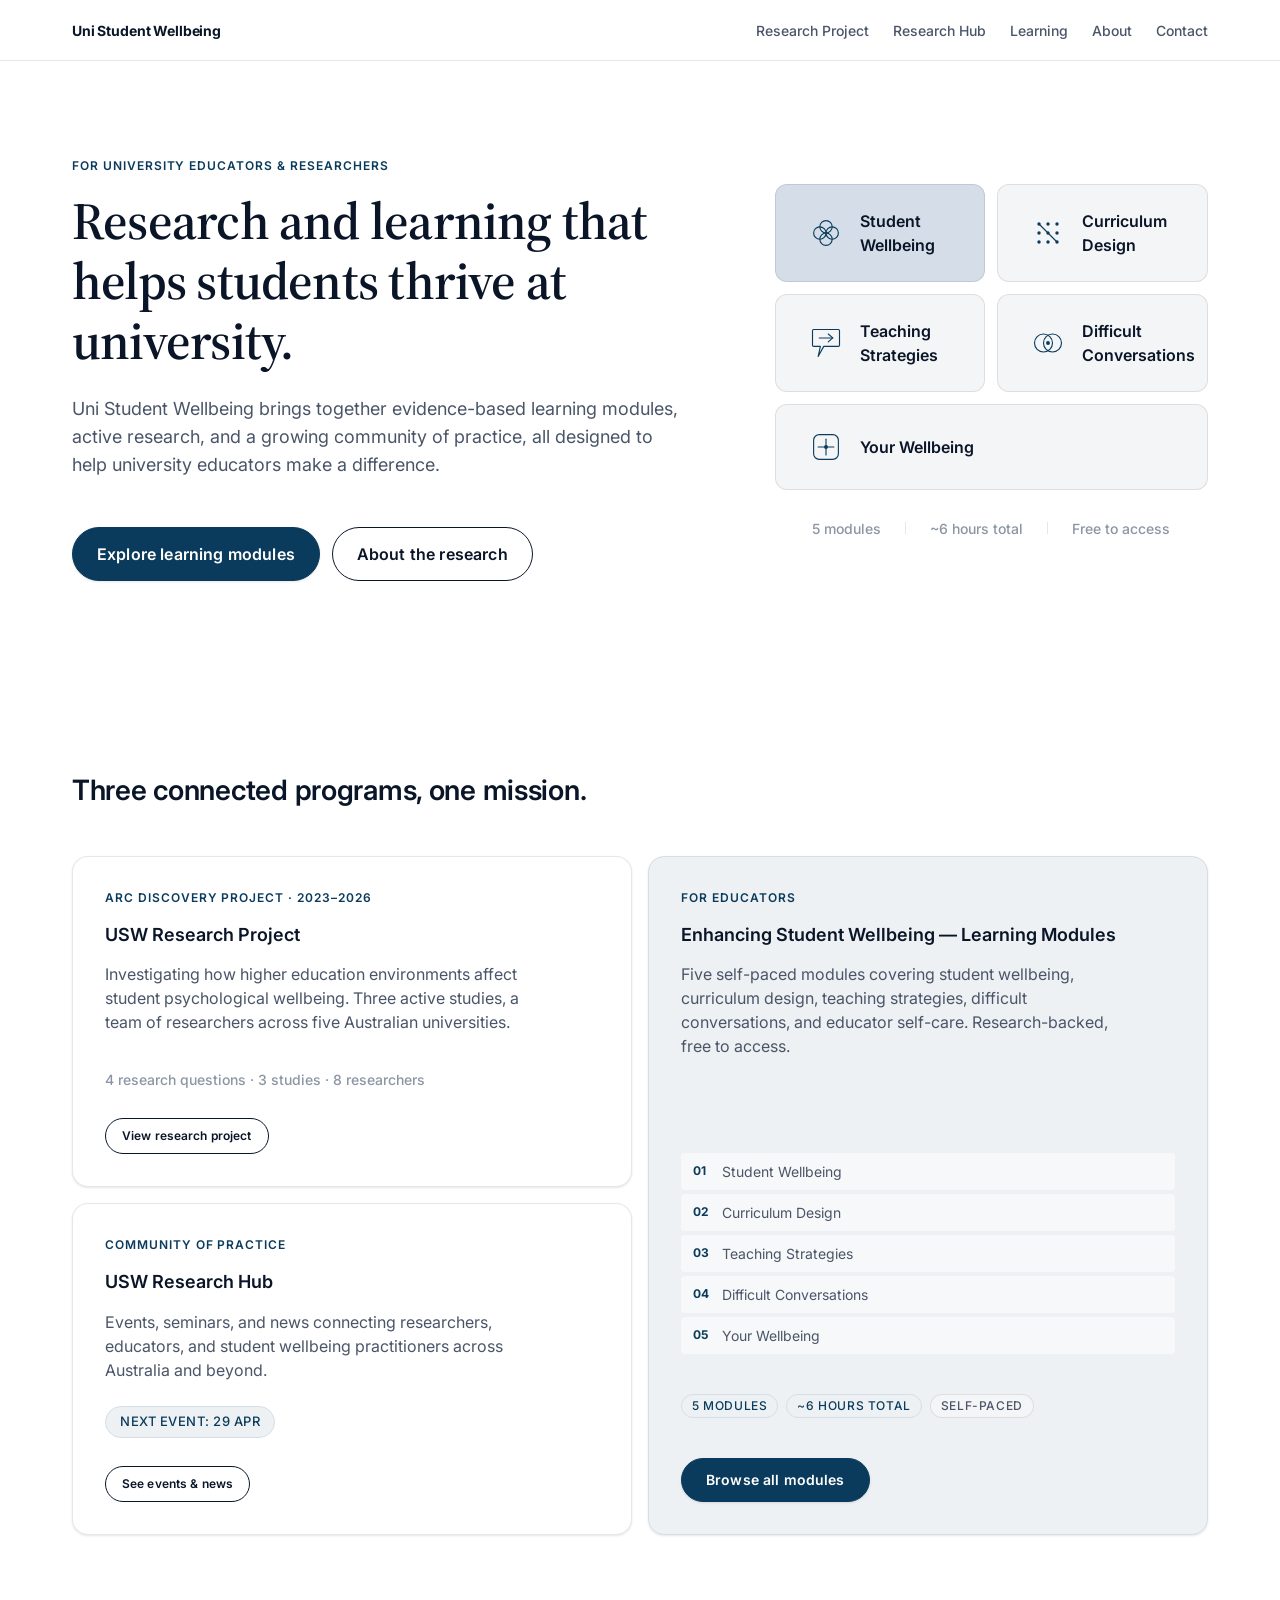
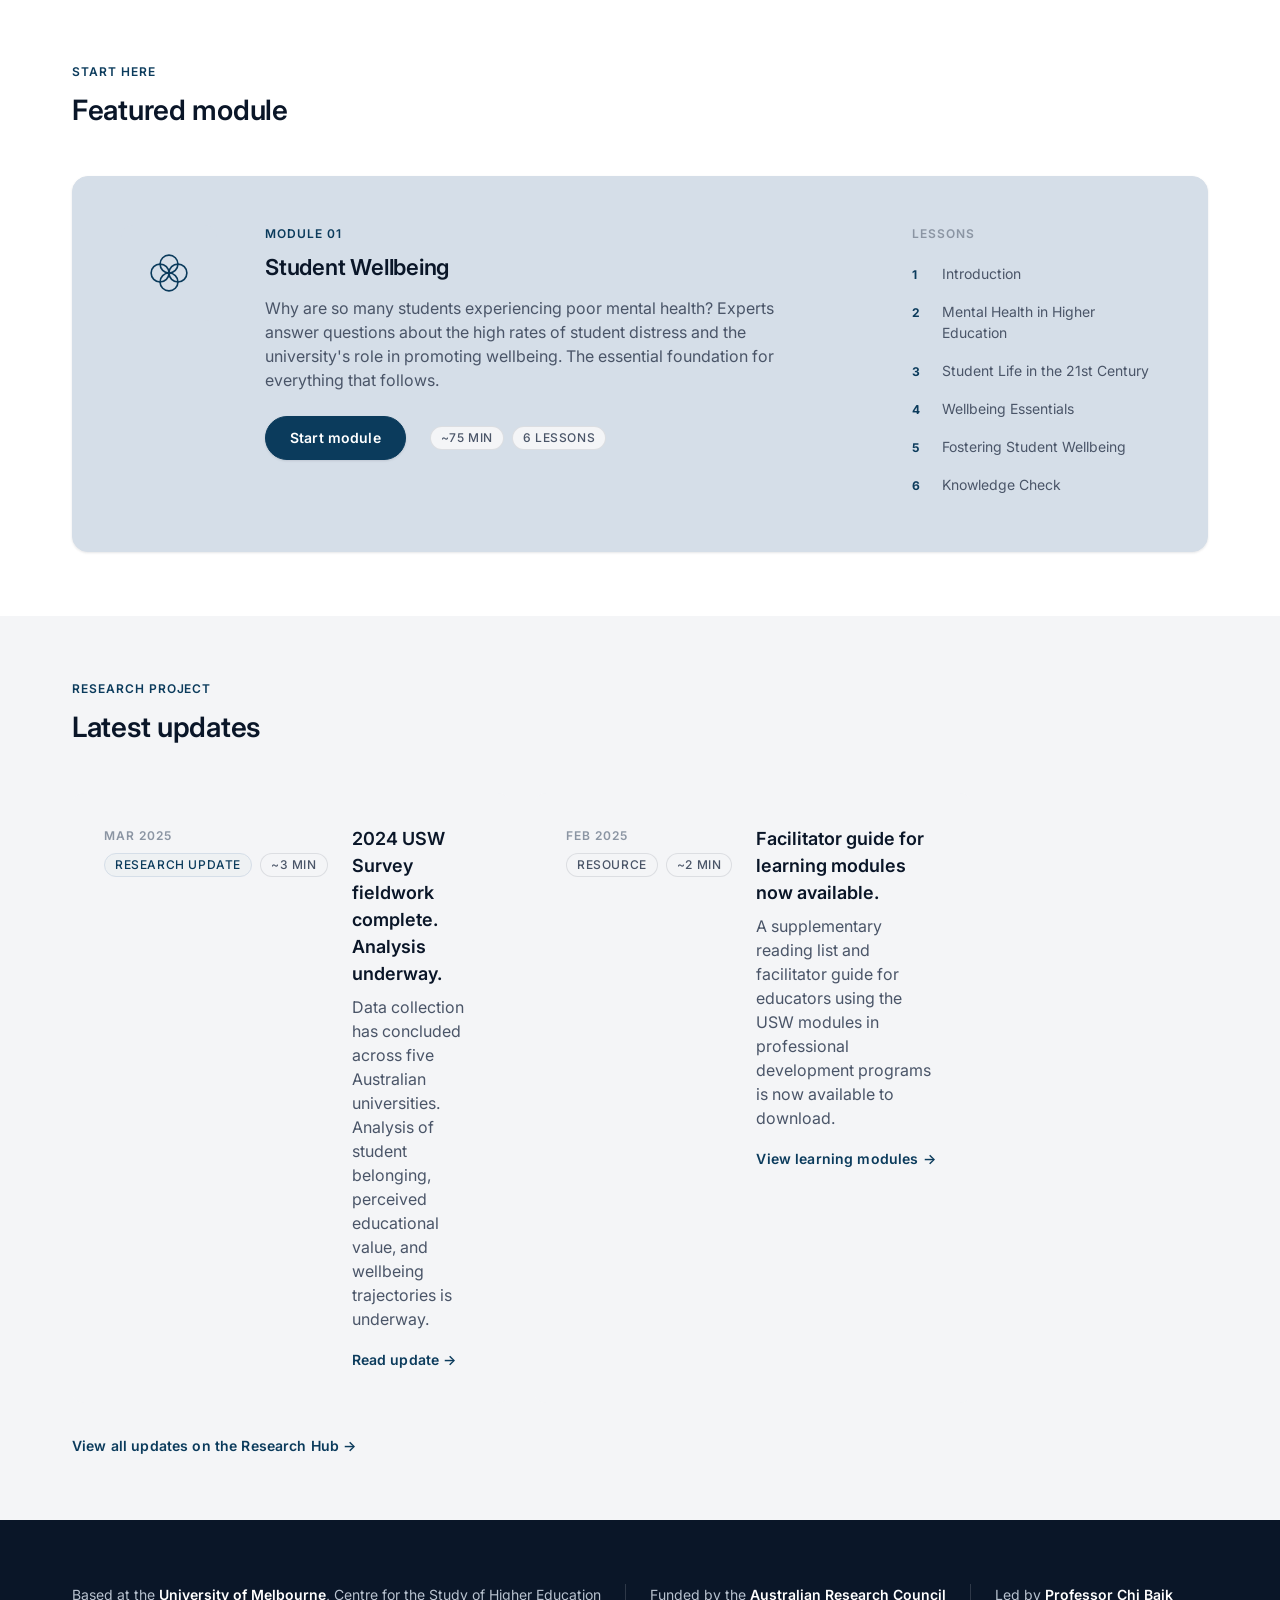
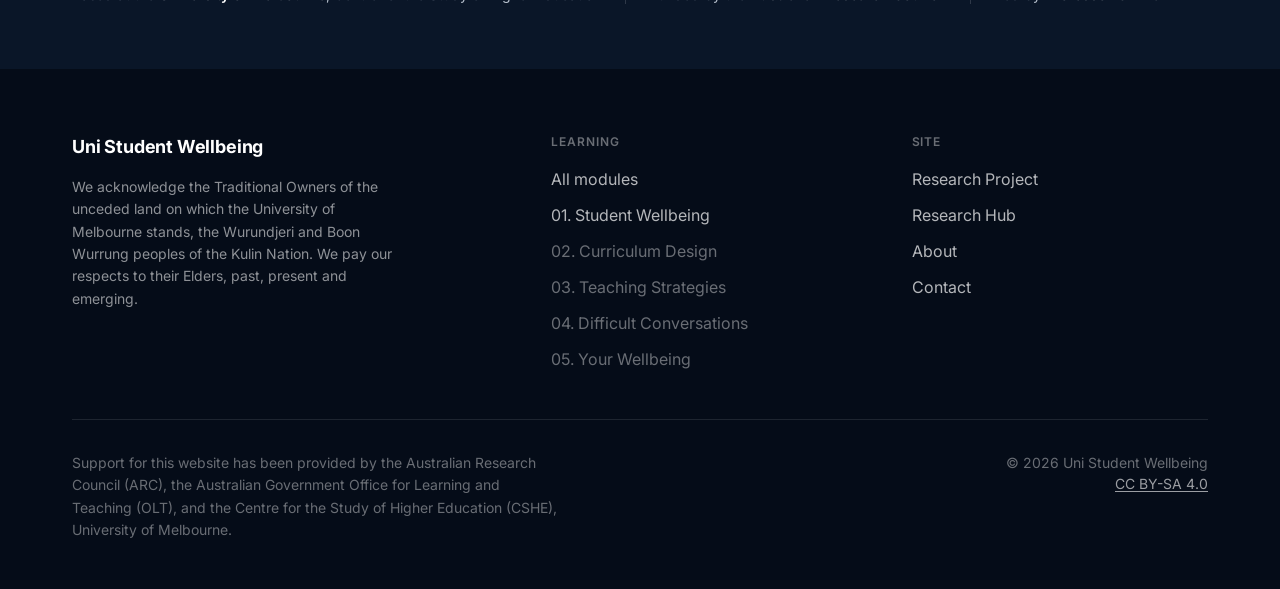
==== commit 55eb8b19: "Iteration 4: spacing system, component normalisation, content fixes - tokens.css: section-y, stack, " ====
--- a/index.html
+++ b/index.html
@@ -90,6 +90,13 @@
             </svg>
             Your Wellbeing
           </div>
+          <div style="grid-column: 1/-1; display: flex; align-items: center; justify-content: center; gap: var(--stack-md); padding: var(--stack-sm) 0; color: var(--color-ink-soft); font-size: var(--text-label); font-weight: 500;">
+            <span>5 modules</span>
+            <span style="width:1px; height:12px; background:var(--color-rule);"></span>
+            <span>~6 hours total</span>
+            <span style="width:1px; height:12px; background:var(--color-rule);"></span>
+            <span>Free to access</span>
+          </div>
         </div>
       </div>
 
@@ -137,11 +144,13 @@
             <div class="mini-module-row"><span class="mini-module-num">01</span>Student Wellbeing</div>
             <div class="mini-module-row"><span class="mini-module-num">02</span>Curriculum Design</div>
             <div class="mini-module-row"><span class="mini-module-num">03</span>Teaching Strategies</div>
-          </div>
-          <div class="chip-row" style="margin-top: var(--space-4);">
-            <span class="chip chip-primary">5 modules</span>
-            <span class="chip chip-primary">~6 hours total</span>
-            <span class="chip chip-soft">Self-paced</span>
+            <div class="mini-module-row"><span class="mini-module-num">04</span>Difficult Conversations</div>
+            <div class="mini-module-row"><span class="mini-module-num">05</span>Your Wellbeing</div>
+          </div>
+          <div class="chip-row" style="margin-top: var(--stack-md);">
+            <span class="chip chip-primary chip--sm">5 modules</span>
+            <span class="chip chip-primary chip--sm">~6 hours total</span>
+            <span class="chip chip-soft chip--sm">Self-paced</span>
           </div>
           <a href="learning.html" class="btn btn-primary" style="align-self: flex-start; margin-top: var(--space-5);">Browse all modules</a>
         </article>
@@ -176,8 +185,8 @@
           <div class="feature-module-footer">
             <a href="module-1.html" class="btn btn-primary">Start module</a>
             <div class="chip-row">
-              <span class="chip chip-soft">~75 min</span>
-              <span class="chip chip-soft">6 lessons</span>
+              <span class="chip chip-soft chip--sm">~75 min</span>
+              <span class="chip chip-soft chip--sm">6 lessons</span>
             </div>
           </div>
         </div>
@@ -196,29 +205,49 @@
     </div>
   </section>
 
-  <!-- ── Latest research update ────────────────────────── -->
+  <!-- ── Latest research updates ──────────────────────── -->
   <section class="section section--sm section--soft" aria-labelledby="update-heading">
     <div class="container">
       <header class="section-header">
         <span class="overline">Research Project</span>
-        <h2 id="update-heading">Latest update</h2>
+        <h2 id="update-heading">Latest updates</h2>
       </header>
 
-      <a class="update-card" href="research-project.html" aria-labelledby="uc-title">
-        <div style="display: flex; flex-direction: column; gap: var(--space-2);">
-          <span class="update-card-date">Mar 2025</span>
-          <div class="chip-row"><span class="chip chip-soft">~3 min read</span></div>
-        </div>
-        <div>
-          <h3 id="uc-title" class="update-card-title">2024 USW Survey fieldwork complete. Analysis underway.</h3>
-          <p class="update-card-excerpt">
-            Data collection for the 2024 Uni Student Wellbeing Survey has concluded across five Australian universities. The team is currently analysing findings on student belonging, perceived educational value, and wellbeing trajectories.
-          </p>
-          <span class="text-link">Read full update →</span>
-        </div>
-      </a>
-
-      <p style="margin-top: var(--space-5); font-size: var(--text-label); color: var(--color-ink-soft);">
+      <div style="display: grid; grid-template-columns: 1fr 1fr; gap: var(--stack-md); max-width: 900px;">
+
+        <a class="update-card" href="research-project.html" aria-labelledby="uc1-title">
+          <div style="display: flex; flex-direction: column; gap: var(--stack-xs);">
+            <span class="update-card-date">Mar 2025</span>
+            <div class="chip-row">
+              <span class="chip chip-primary chip--sm">Research update</span>
+              <span class="chip chip-soft chip--sm">~3 min</span>
+            </div>
+          </div>
+          <div>
+            <h3 id="uc1-title" class="update-card-title">2024 USW Survey fieldwork complete. Analysis underway.</h3>
+            <p class="update-card-excerpt">Data collection has concluded across five Australian universities. Analysis of student belonging, perceived educational value, and wellbeing trajectories is underway.</p>
+            <span class="text-link">Read update →</span>
+          </div>
+        </a>
+
+        <a class="update-card" href="research-hub.html" aria-labelledby="uc2-title">
+          <div style="display: flex; flex-direction: column; gap: var(--stack-xs);">
+            <span class="update-card-date">Feb 2025</span>
+            <div class="chip-row">
+              <span class="chip chip-soft chip--sm">Resource</span>
+              <span class="chip chip-soft chip--sm">~2 min</span>
+            </div>
+          </div>
+          <div>
+            <h3 id="uc2-title" class="update-card-title">Facilitator guide for learning modules now available.</h3>
+            <p class="update-card-excerpt">A supplementary reading list and facilitator guide for educators using the USW modules in professional development programs is now available to download.</p>
+            <span class="text-link">View learning modules →</span>
+          </div>
+        </a>
+
+      </div>
+
+      <p style="margin-top: var(--stack-lg); font-size: var(--text-label); color: var(--color-ink-soft);">
         <a href="research-hub.html" class="text-link">View all updates on the Research Hub →</a>
       </p>
     </div>
--- a/styles/tokens.css
+++ b/styles/tokens.css
@@ -69,6 +69,23 @@
   --space-12: 6rem;      /*  96px */
   --space-16: 8rem;      /* 128px */
 
+  /* ── Section vertical rhythm ─────────────────────────── */
+  --section-y-sm: 4rem;     /*  64px — tight sections          */
+  --section-y-md: 6rem;     /*  96px — default sections        */
+  --section-y-lg: 8rem;     /* 128px — hero-to-content only    */
+
+  /* ── Component stacking ──────────────────────────────── */
+  --stack-xs: 0.5rem;       /*  8px */
+  --stack-sm: 1rem;         /* 16px */
+  --stack-md: 1.5rem;       /* 24px */
+  --stack-lg: 2rem;         /* 32px */
+  --stack-xl: 3rem;         /* 48px */
+
+  /* ── Card internal padding ───────────────────────────── */
+  --card-p-compact:  1.25rem;  /* 20px — inline meta, pull-quotes */
+  --card-p-default:  2rem;     /* 32px — standard cards           */
+  --card-p-spacious: 3rem;     /* 48px — featured / hero cards    */
+
   /* ── Shape ───────────────────────────────────────────── */
   --radius-sm:   4px;
   --radius-md:   8px;
@@ -87,6 +104,9 @@
   --duration-base: 250ms;
 
   /* ── Layout ──────────────────────────────────────────── */
-  --container-max:     1200px;
-  --container-padding: 2rem;
+  --container-max:        1200px;
+  --container-max-wide:   1360px;
+  --container-px-desktop: 2rem;      /* 32px */
+  --container-px-mobile:  1.25rem;   /* 20px */
+  --container-padding:    var(--container-px-desktop);  /* backward-compat alias */
 }
--- a/styles/base.css
+++ b/styles/base.css
@@ -126,15 +126,19 @@
   width: 100%;
   max-width: var(--container-max);
   margin-inline: auto;
-  padding-inline: var(--container-padding);
+  padding-inline: var(--container-px-desktop);
+}
+
+.container--wide {
+  max-width: var(--container-max-wide);
 }
 
 .section {
-  padding-block: var(--space-12);
+  padding-block: var(--section-y-md);
 }
 
 .section--sm {
-  padding-block: var(--space-8);
+  padding-block: var(--section-y-sm);
 }
 
 .section--dark {
@@ -230,6 +234,11 @@
 
 /* Mobile (≤768px) */
 @media (max-width: 768px) {
+  :root {
+    --section-y-sm: 3rem;   /* 48px */
+    --section-y-md: 4rem;   /* 64px */
+    --section-y-lg: 5rem;   /* 80px */
+  }
   .text-display-lg {
     font-size: 2.5rem;       /* 40px */
     letter-spacing: -0.01em;
@@ -241,23 +250,20 @@
   .text-headline-lg {
     font-size: 1.5rem;       /* 24px */
   }
-  .section {
-    padding-block: var(--space-10);  /* 64px mobile */
-  }
-  .section--sm {
-    padding-block: var(--space-8);   /* 48px mobile */
-  }
 }
 
 /* Small mobile (≤480px) */
 @media (max-width: 480px) {
   :root {
-    --container-padding: 1.25rem;  /* 20px min side padding */
+    --container-px-desktop: var(--container-px-mobile);  /* 20px */
+    --container-padding:    var(--container-px-mobile);
+    --section-y-sm: 2.5rem;  /* 40px */
+    --section-y-md: 3.5rem;  /* 56px */
   }
   .text-display-lg {
-    font-size: 2rem;         /* 32px on very small screens */
+    font-size: 2rem;
   }
   .text-display-md {
-    font-size: 1.75rem;      /* 28px */
-  }
-}
+    font-size: 1.75rem;
+  }
+}
--- a/styles/components.css
+++ b/styles/components.css
@@ -118,12 +118,12 @@
   font-weight: 600;
   letter-spacing: 0.01em;
   text-decoration: none;
-  padding: 0.6875rem 1.5rem;  /* ~48px height at 14px font */
+  padding: 0.625rem 1.5rem;   /* 44px height at 14px font */
   border: 1.5px solid transparent;
   border-radius: var(--radius-pill);
   cursor: pointer;
   white-space: nowrap;
-  min-height: 48px;
+  min-height: 44px;
   transition: background-color var(--duration-fast) var(--ease-emphasized),
               color var(--duration-fast) var(--ease-emphasized),
               border-color var(--duration-fast) var(--ease-emphasized),
@@ -190,31 +190,51 @@
 
 .btn--sm {
   font-size: var(--text-overline);
-  padding: 0.5rem 1rem;
+  padding: 0.4375rem 1rem;
   min-height: 36px;
 }
 
 .btn--lg {
   font-size: var(--text-body);
-  padding: 0.875rem 2rem;
+  padding: 0.875rem 1.5rem;
   min-height: 52px;
 }
 
 
 /* ── Chips / badges ─────────────────────────────────────── */
 
+/* Base + default md (32px) */
 .chip {
   display: inline-flex;
   align-items: center;
   gap: var(--space-1);
-  font-size: var(--text-overline);
-  font-weight: 600;
-  letter-spacing: 0.06em;
+  font-size: 0.8125rem;   /* 13px */
+  font-weight: 500;
+  letter-spacing: 0.04em;
   text-transform: uppercase;
-  padding: 0.25rem 0.625rem;
+  padding: 0.375rem 0.875rem;
+  min-height: 2rem;        /* 32px */
   border-radius: var(--radius-pill);
   border: 1.5px solid transparent;
   white-space: nowrap;
+  line-height: 1;
+}
+
+/* chip--sm: 24px, 10px px, 12px text */
+.chip--sm {
+  font-size: 0.75rem;
+  padding: 0.1875rem 0.625rem;
+  min-height: 1.5rem;      /* 24px */
+  letter-spacing: 0.05em;
+}
+
+/* chip--lg: 40px, 18px px, 14px text */
+.chip--lg {
+  font-size: var(--text-meta);
+  font-weight: 600;
+  padding: 0.625rem 1.125rem;
+  min-height: 2.5rem;      /* 40px */
+  letter-spacing: 0.03em;
 }
 
 .chip-primary {
@@ -295,7 +315,7 @@
 
 .hero {
   position: relative;
-  padding-block: var(--space-12) var(--space-16);
+  padding-block: var(--section-y-md) var(--section-y-lg);
   background-color: var(--color-bg);
 }
 
@@ -351,7 +371,7 @@
 }
 
 .hero--sm {
-  padding-block: var(--space-10);
+  padding-block: var(--section-y-sm);
 }
 
 
@@ -371,10 +391,10 @@
   background-color: var(--color-bg);
   border: 1px solid var(--color-rule);
   border-radius: var(--radius-xl);
-  padding: var(--space-8) var(--space-8) var(--space-6);
+  padding: var(--card-p-default);
   display: flex;
   flex-direction: column;
-  gap: var(--space-4);
+  gap: var(--stack-sm);
   box-shadow: var(--elev-1);
   transition: transform var(--duration-base) var(--ease-emphasized),
               box-shadow var(--duration-base) var(--ease-emphasized);
@@ -438,12 +458,10 @@
 
 .module-card {
   border-radius: var(--radius-xl);
-  padding: var(--space-8);
+  padding: var(--card-p-default);
   display: flex;
   flex-direction: column;
-  gap: var(--space-5);
-  border: 1px solid var(--color-rule);
-  box-shadow: var(--elev-1);
+  gap: var(--stack-md);
   transition: transform var(--duration-base) var(--ease-emphasized),
               box-shadow var(--duration-base) var(--ease-emphasized);
   position: relative;
@@ -463,6 +481,7 @@
 
 .module-card--wide {
   grid-column: 1 / -1;
+  padding: var(--card-p-spacious);
 }
 
 .module-card-symbol {
@@ -632,11 +651,10 @@
 .update-card {
   background-color: var(--color-bg-soft);
   border-radius: var(--radius-lg);
-  padding: var(--space-6);
-  border: 1px solid var(--color-rule);
+  padding: var(--card-p-default);
   display: grid;
   grid-template-columns: auto 1fr;
-  gap: var(--space-5);
+  gap: var(--stack-md);
   align-items: start;
   max-width: 720px;
   transition: transform var(--duration-base) var(--ease-emphasized),
@@ -1044,10 +1062,9 @@
 }
 
 .question-card {
-  padding: var(--space-6);
+  padding: var(--card-p-default);
   background-color: var(--color-bg-soft);
   border-radius: var(--radius-lg);
-  border: 1px solid var(--color-rule);
 }
 
 .question-number {
@@ -1134,12 +1151,13 @@
 
 .team-card {
   display: flex;
-  gap: var(--space-4);
+  gap: var(--stack-sm);
   align-items: flex-start;
-  padding: var(--space-5);
+  padding: var(--card-p-compact);
   background-color: var(--color-bg);
   border: 1px solid var(--color-rule);
   border-radius: var(--radius-lg);
+  align-self: stretch;
 }
 
 .avatar {
@@ -1193,12 +1211,11 @@
 .publication-card {
   display: grid;
   grid-template-columns: auto 1fr;
-  gap: var(--space-5);
+  gap: var(--stack-md);
   align-items: start;
-  padding: var(--space-5);
+  padding: var(--card-p-compact);
   background-color: var(--color-bg-soft);
   border-radius: var(--radius-md);
-  border: 1px solid var(--color-rule);
 }
 
 .publication-year {
@@ -1470,20 +1487,19 @@
 }
 
 .voice-card {
-  padding: var(--space-6);
+  padding: var(--card-p-default);
   background-color: var(--color-bg-soft);
   border-radius: var(--radius-lg);
-  border: 1px solid var(--color-rule);
   position: relative;
 }
 
 .voice-mark {
   font-size: 4.5rem;
   line-height: 0.6;
-  color: var(--color-primary-container);
+  color: var(--color-accent);
   font-weight: 700;
   display: block;
-  margin-bottom: var(--space-3);
+  margin-bottom: var(--stack-sm);
   font-family: Georgia, serif;
 }
 
@@ -1514,7 +1530,7 @@
 }
 
 .related-card {
-  padding: var(--space-5);
+  padding: var(--card-p-default);
   border-radius: var(--radius-lg);
   border: 1px solid var(--color-rule);
   box-shadow: var(--elev-1);
@@ -1810,20 +1826,20 @@
 }
 
 .symbol-tile {
-  padding: var(--space-4) var(--space-5);
+  padding: var(--stack-md) var(--stack-lg);
   border-radius: var(--radius-lg);
   display: flex;
   align-items: center;
-  gap: var(--space-3);
-  font-size: var(--text-label);
+  gap: var(--stack-sm);
+  font-size: var(--text-body);
   font-weight: 600;
   color: var(--color-ink);
   border: 1px solid var(--color-rule);
 }
 
 .symbol-tile svg {
-  width: 28px;
-  height: 28px;
+  width: 36px;
+  height: 36px;
   color: var(--color-primary);
   flex-shrink: 0;
 }
@@ -1922,7 +1938,7 @@
   background-color: var(--color-bg);
   border: 1px solid var(--color-rule);
   border-radius: var(--radius-xl);
-  padding: var(--space-6);
+  padding: var(--card-p-spacious);
   box-shadow: var(--elev-2);
   width: 100%;
 }
@@ -2016,8 +2032,8 @@
 }
 
 .module-symbol-xl {
-  width: 160px;
-  height: 160px;
+  width: 240px;
+  height: 240px;
   background-color: var(--color-module-1);
   border-radius: var(--radius-xl);
   display: flex;
@@ -2029,8 +2045,8 @@
 }
 
 .module-symbol-xl svg {
-  width: 100px;
-  height: 100px;
+  width: 140px;
+  height: 140px;
 }
 
 .module-preview-list {
@@ -2113,11 +2129,231 @@
 }
 
 
+/* ── Learning hero: featured stat + trio ────────────────── */
+
+.hero-stat-layout {
+  display: flex;
+  flex-direction: column;
+  gap: var(--stack-sm);
+  width: 100%;
+}
+
+.hero-stat-hero-block {
+  background-color: var(--color-primary-container);
+  border-radius: var(--radius-xl);
+  padding: var(--card-p-default);
+  flex: 1;
+}
+
+.hero-stat-big {
+  display: block;
+  font-size: clamp(2.5rem, 5vw, 3.5rem);
+  font-weight: 700;
+  color: var(--color-primary);
+  letter-spacing: -0.03em;
+  line-height: 1;
+  margin-bottom: var(--stack-xs);
+}
+
+.hero-stat-hero-label {
+  font-size: var(--text-body);
+  color: var(--color-ink-muted);
+  margin-bottom: var(--stack-sm);
+}
+
+.hero-stat-sub-label {
+  font-size: var(--text-label);
+  font-weight: 500;
+  color: var(--color-ink-soft);
+}
+
+.hero-stat-trio {
+  display: grid;
+  grid-template-columns: repeat(3, 1fr);
+  gap: var(--stack-xs);
+}
+
+.hero-stat-trio-item {
+  background-color: var(--color-bg-soft);
+  border-radius: var(--radius-lg);
+  padding: var(--stack-sm) var(--card-p-compact);
+  text-align: center;
+}
+
+.hero-stat-trio-value {
+  display: block;
+  font-size: var(--text-label);
+  font-weight: 700;
+  color: var(--color-primary);
+  margin-bottom: 2px;
+}
+
+.hero-stat-trio-label {
+  font-size: var(--text-overline);
+  color: var(--color-ink-soft);
+  text-transform: uppercase;
+  letter-spacing: 0.06em;
+}
+
+
+/* ── Horizontal timeline bar (research-project hero) ────── */
+
+.timeline-bar {
+  padding: var(--card-p-default);
+  background-color: var(--color-bg-soft);
+  border-radius: var(--radius-xl);
+  width: 100%;
+}
+
+.timeline-bar-track-row {
+  display: grid;
+  grid-template-columns: repeat(4, 1fr);
+  position: relative;
+  padding-top: var(--stack-xs);
+  margin-bottom: var(--stack-md);
+}
+
+.timeline-bar-track-row::before {
+  content: '';
+  position: absolute;
+  top: 28px;
+  left: 12%;
+  right: 12%;
+  height: 2px;
+  background-color: var(--color-primary-container);
+  z-index: 0;
+}
+
+.timeline-bar-item {
+  display: flex;
+  flex-direction: column;
+  align-items: center;
+  gap: var(--stack-xs);
+  text-align: center;
+  position: relative;
+  z-index: 1;
+}
+
+.timeline-bar-year {
+  font-size: var(--text-headline-md);
+  font-weight: 700;
+  color: var(--color-ink-soft);
+  letter-spacing: -0.02em;
+  line-height: 1;
+}
+
+.timeline-bar-dot {
+  width: 20px;
+  height: 20px;
+  border-radius: 50%;
+  background-color: var(--color-primary-container);
+  border: 3px solid var(--color-bg-soft);
+  flex-shrink: 0;
+}
+
+.timeline-bar-label {
+  font-size: var(--text-overline);
+  color: var(--color-ink-muted);
+  text-transform: uppercase;
+  letter-spacing: 0.06em;
+  max-width: 9ch;
+}
+
+.timeline-bar-item--current .timeline-bar-year {
+  color: var(--color-accent);
+}
+
+.timeline-bar-item--current .timeline-bar-dot {
+  background-color: var(--color-accent);
+  width: 24px;
+  height: 24px;
+  border-width: 3px;
+}
+
+.timeline-bar-grant {
+  padding-top: var(--stack-md);
+  border-top: 1px solid rgba(10, 22, 40, 0.06);
+  display: flex;
+  gap: var(--stack-sm);
+  flex-wrap: wrap;
+}
+
+
+/* ── Hero info block (contact hero) ─────────────────────── */
+
+.hero-info-block {
+  background-color: var(--color-bg-soft);
+  border-radius: var(--radius-xl);
+  padding: var(--card-p-default);
+  width: 100%;
+  display: grid;
+  gap: var(--stack-md);
+}
+
+.hero-info-item {}
+
+.hero-info-label {
+  display: block;
+  font-size: var(--text-overline);
+  font-weight: 600;
+  letter-spacing: 0.08em;
+  text-transform: uppercase;
+  color: var(--color-ink-soft);
+  margin-bottom: var(--stack-xs);
+}
+
+.hero-info-value {
+  font-size: var(--text-body);
+  font-weight: 500;
+  color: var(--color-ink);
+  line-height: 1.55;
+}
+
+.hero-info-rule {
+  height: 1px;
+  background-color: var(--color-rule);
+}
+
+
+/* ── Video: dark treatment variant ──────────────────────── */
+
+.video-placeholder--dark {
+  background-color: var(--color-surface-dark);
+  border: none;
+  position: relative;
+}
+
+.video-overlay-title {
+  position: absolute;
+  bottom: var(--stack-md);
+  left: var(--stack-lg);
+  right: 80px;
+  font-size: var(--text-label);
+  font-weight: 600;
+  color: var(--color-on-dark);
+  line-height: 1.4;
+}
+
+.video-overlay-duration {
+  position: absolute;
+  bottom: var(--stack-md);
+  right: var(--stack-md);
+}
+
+.video-placeholder--dark .video-play {
+  background-color: var(--color-accent);
+}
+
+.video-placeholder--dark .video-play:hover {
+  background-color: #8B2420;
+}
+
+
 /* ── Dark section component overrides ──────────────────── */
 
 .section--dark .voice-card {
   background-color: rgba(255, 255, 255, 0.05);
-  border-color: rgba(255, 255, 255, 0.10);
+  border: 1px solid rgba(255, 255, 255, 0.10);
 }
 
 .section--dark .voice-mark {
@@ -2134,7 +2370,7 @@
 
 .section--dark .question-card {
   background-color: rgba(255, 255, 255, 0.05);
-  border-color: rgba(255, 255, 255, 0.10);
+  border: 1px solid rgba(255, 255, 255, 0.10);
 }
 
 .section--dark .question-number {
@@ -2176,8 +2412,11 @@
 /* ── Responsive ─────────────────────────────────────────── */
 
 @media (max-width: 1024px) {
-  .hero-grid { grid-template-columns: 1fr; }
-  .hero-right { display: none; }
+  .hero-grid {
+    grid-template-columns: 1fr;
+    gap: var(--stack-xl);
+  }
+  .hero-right { display: flex; justify-content: flex-start; }
 
   .project-router {
     grid-template-columns: 1fr;
@@ -2188,14 +2427,16 @@
       "hub";
   }
   .module-grid { grid-template-columns: 1fr; }
-  .module-card--wide { grid-column: 1; }
+  .module-card--wide { grid-column: 1; padding: var(--card-p-default); }
   .team-grid { grid-template-columns: 1fr 1fr; }
   .studies-grid { grid-template-columns: 1fr; }
   .footer-top { grid-template-columns: 1fr 1fr; }
   .footer-brand { grid-column: 1 / -1; }
   .feature-module { grid-template-columns: 96px 1fr; }
   .feature-module-lessons { display: none; }
-  .subscribe-grid { grid-template-columns: 1fr; gap: var(--space-6); }
+  .subscribe-grid { grid-template-columns: 1fr; gap: var(--stack-lg); }
+  .hero-stat-trio { max-width: 480px; }
+  .timeline-bar-track-row { gap: 0; }
 }
 
 @media (max-width: 768px) {
@@ -2267,23 +2508,35 @@
   .footer-legal { text-align: left; }
 }
 
+@media (max-width: 768px) {
+  .hero-right { display: none; }
+  .timeline-bar-track-row { grid-template-columns: repeat(2, 1fr); gap: var(--stack-md); }
+  .timeline-bar-track-row::before { display: none; }
+  .hero-stat-trio { grid-template-columns: repeat(3, 1fr); }
+  .module-symbol-xl { width: 160px; height: 160px; }
+  .module-symbol-xl svg { width: 96px; height: 96px; }
+}
+
 @media (max-width: 600px) {
   .related-grid { grid-template-columns: 1fr; }
 
   .hero-actions { flex-direction: column; align-items: flex-start; }
 
-  .feature-module { padding: var(--space-6); }
-
-  .subscribe-block { padding: var(--space-8) var(--space-5); }
+  .feature-module { padding: var(--card-p-compact); }
+
+  .subscribe-block { padding: var(--stack-xl) var(--stack-md); }
 
   .event-card {
     grid-template-columns: 1fr;
-    gap: var(--space-3);
+    gap: var(--stack-sm);
   }
   .event-cta { grid-column: 1; }
 
-  .project-card { padding: var(--space-6); }
-  .module-card { padding: var(--space-6); }
+  .project-card { padding: var(--card-p-compact); }
+  .module-card { padding: var(--card-p-compact); }
+  .module-card--wide { padding: var(--card-p-compact); }
+
+  .hero-stat-trio { grid-template-columns: repeat(3, 1fr); font-size: 0.7rem; }
 
   .quickstart-strip { flex-direction: column; align-items: flex-start; }
   .quickstart-sep { display: none; }
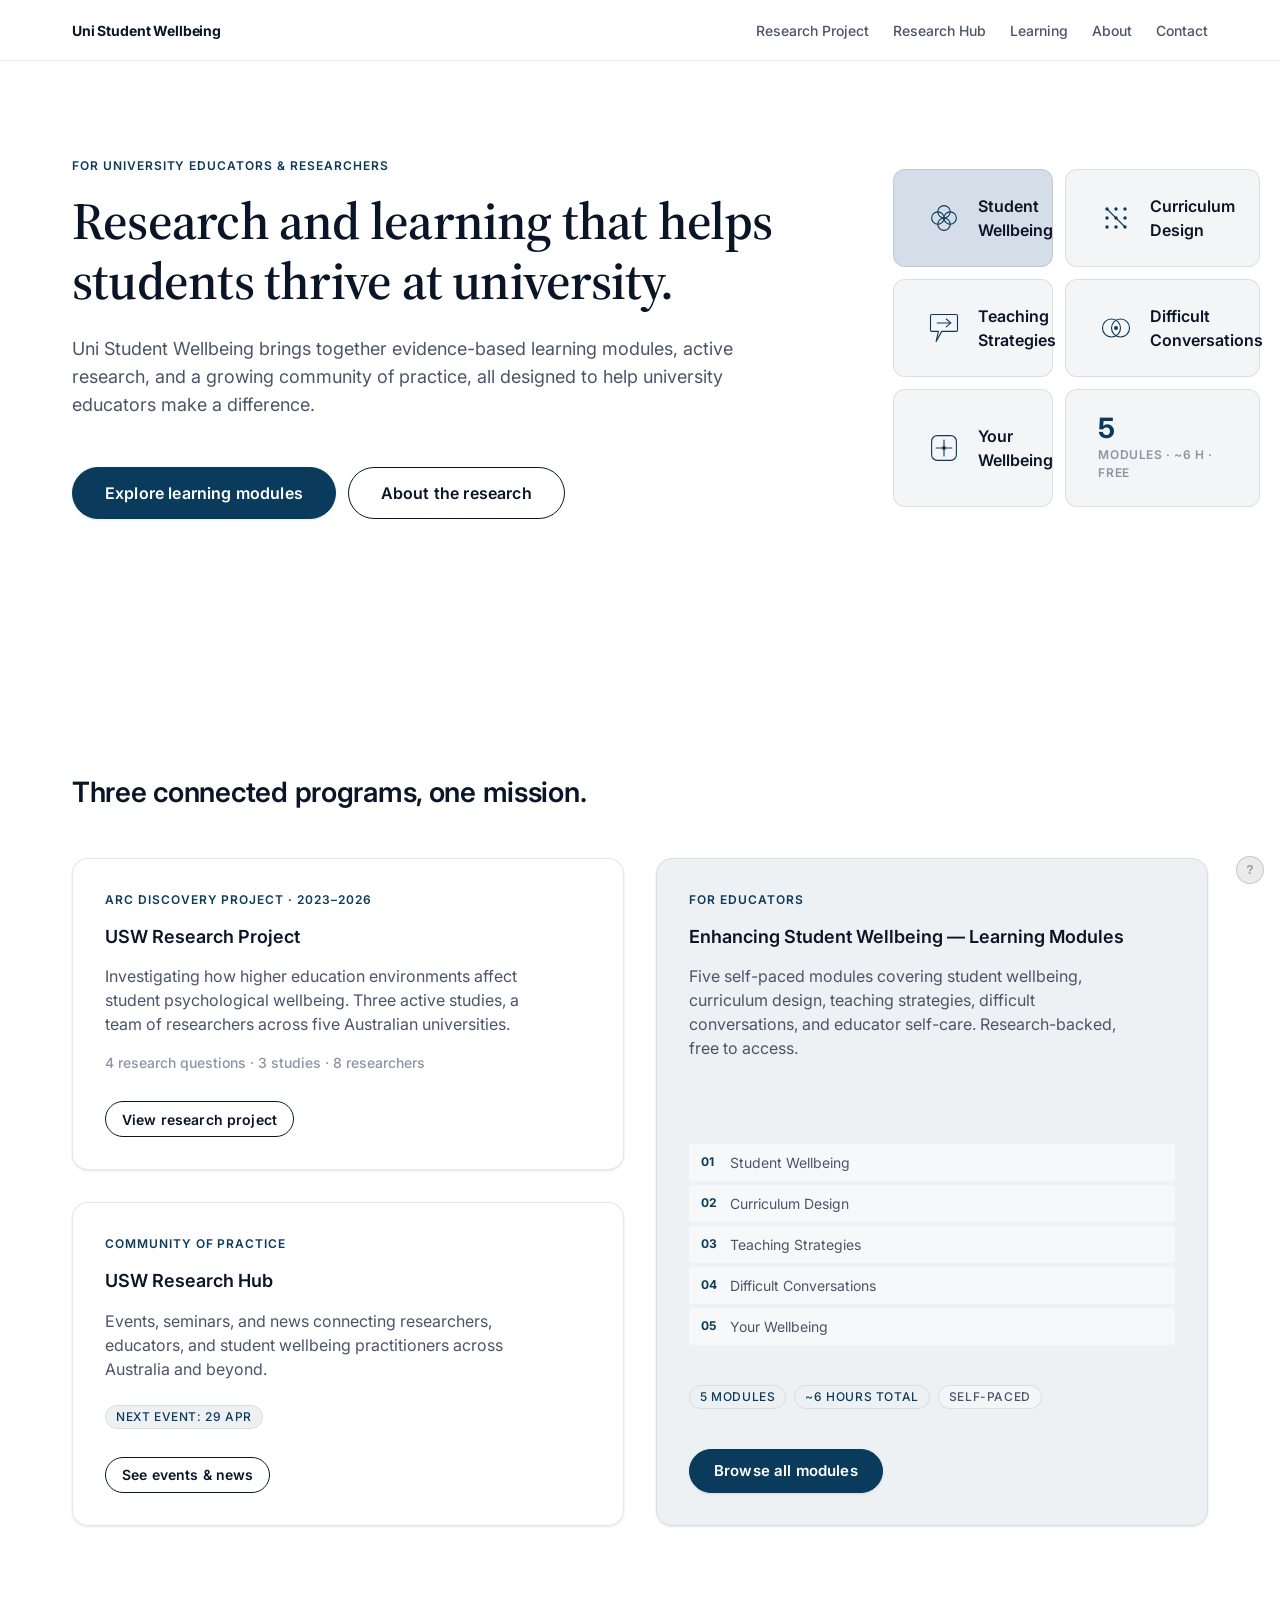
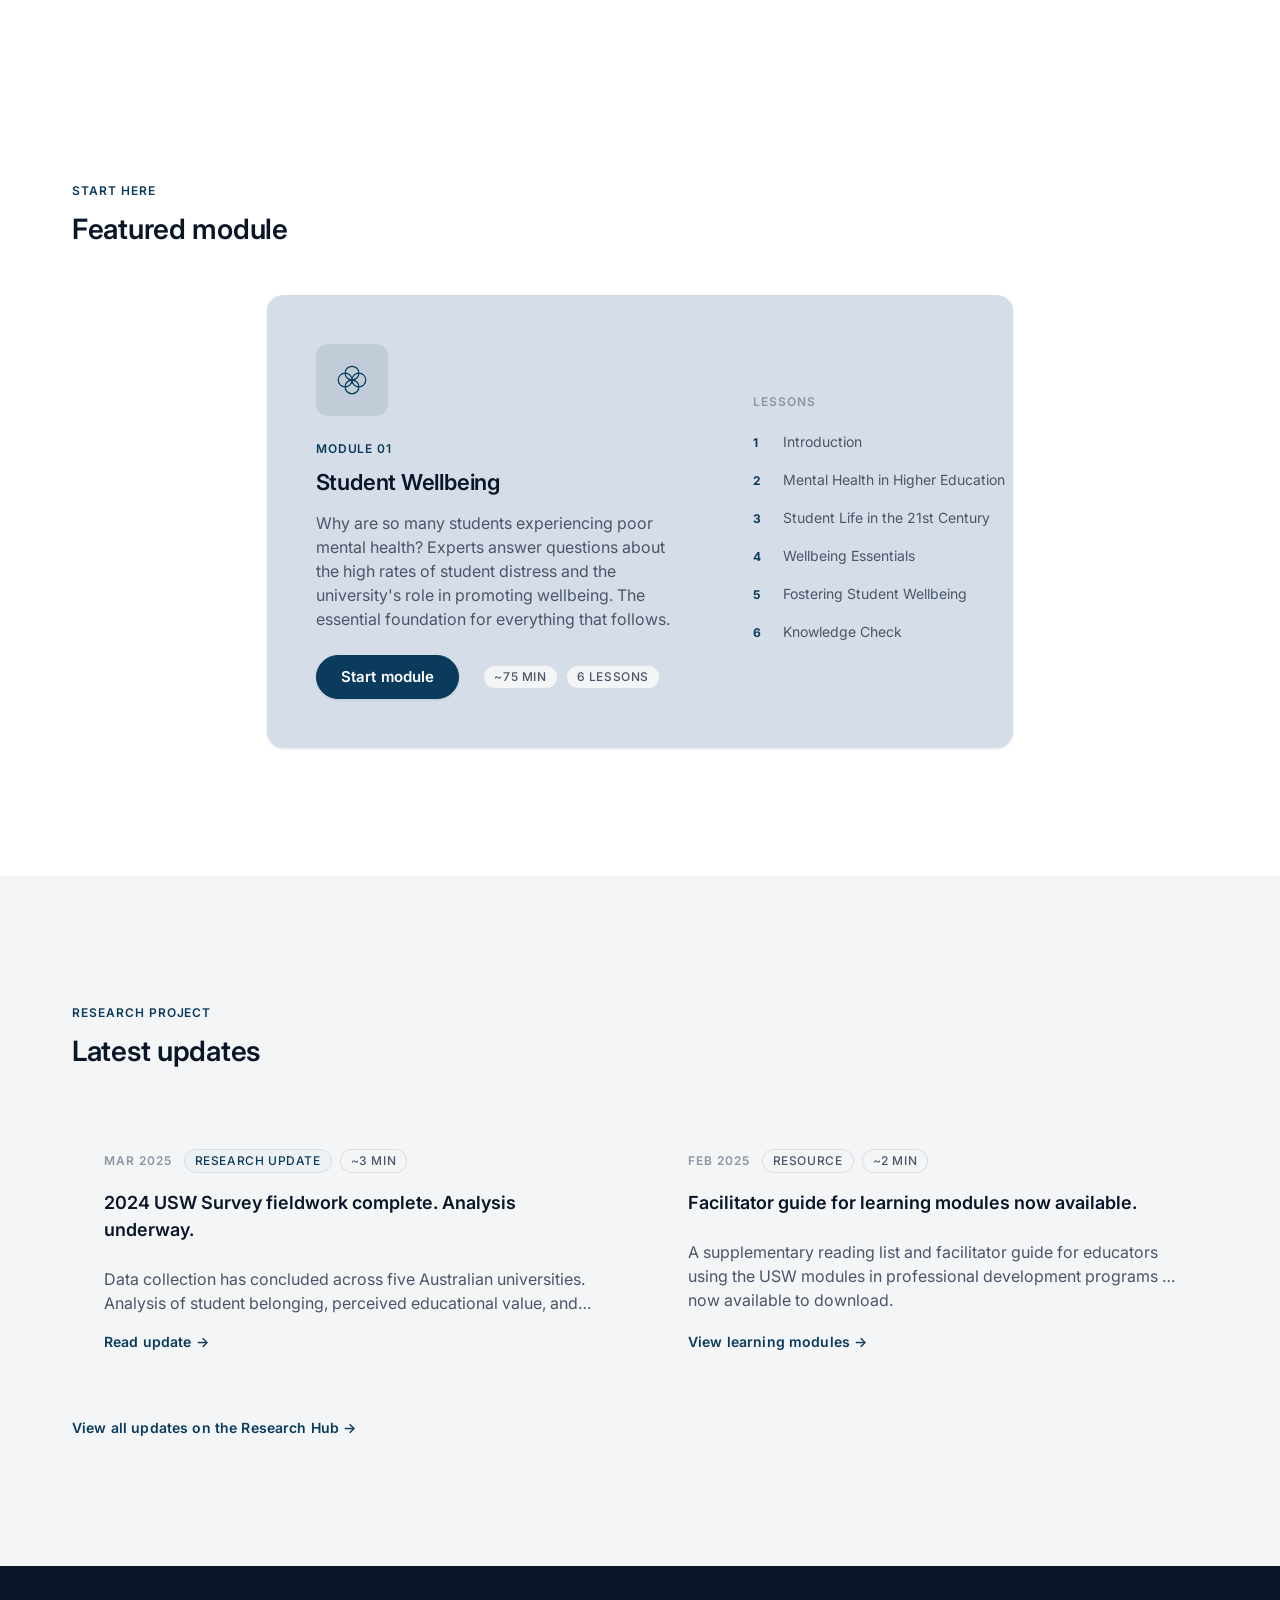
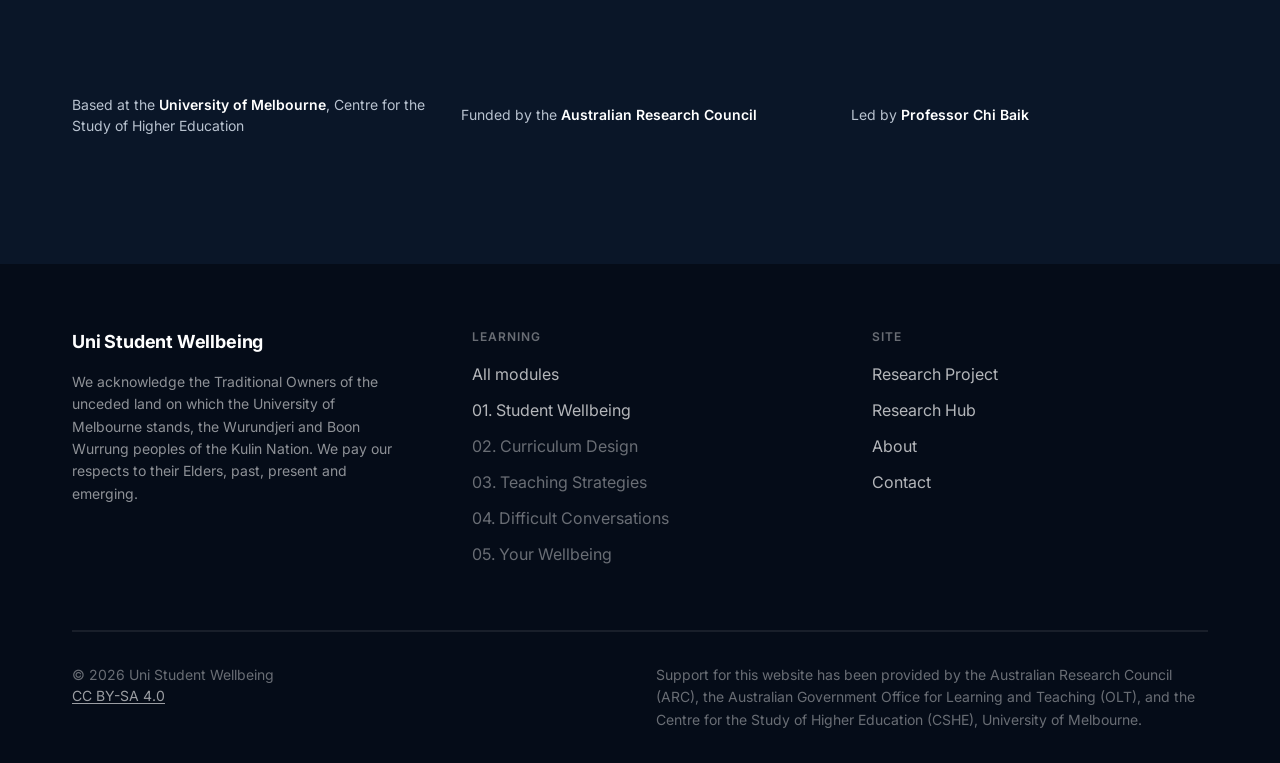
==== commit 85109370: "Homepage: 6-column grid, component normalisation, section rhythm - tokens.css: --grid-columns, --gri" ====
--- a/index.html
+++ b/index.html
@@ -35,9 +35,9 @@
 
   <!-- ── Hero ──────────────────────────────────────────── -->
   <section class="hero" aria-labelledby="hero-heading">
-    <div class="container hero-grid">
-
-      <div class="hero-left">
+    <div class="container grid hero-grid">
+
+      <div class="hero-left col-4">
         <span class="hero-overline">For University Educators &amp; Researchers</span>
         <h1 id="hero-heading" class="text-display-lg">
           Research and learning that helps students thrive at university.
@@ -51,7 +51,7 @@
         </div>
       </div>
 
-      <div class="hero-right" aria-hidden="true">
+      <div class="hero-right col-2" aria-hidden="true">
         <div class="module-symbol-cluster">
           <div class="symbol-tile" style="background-color: var(--color-primary-container);">
             <svg viewBox="0 0 64 64" fill="none" stroke="currentColor" stroke-width="2" stroke-linecap="round" stroke-linejoin="round">
@@ -82,7 +82,7 @@
             </svg>
             Difficult Conversations
           </div>
-          <div class="symbol-tile symbol-tile--wide" style="background-color: var(--color-bg-soft);">
+          <div class="symbol-tile" style="background-color: var(--color-bg-soft);">
             <svg viewBox="0 0 64 64" fill="none" stroke="currentColor" stroke-width="2" stroke-linecap="round" stroke-linejoin="round">
               <rect x="10" y="10" width="44" height="44" rx="10"/>
               <line x1="32" y1="18" x2="32" y2="46"/><line x1="18" y1="32" x2="46" y2="32"/>
@@ -90,12 +90,9 @@
             </svg>
             Your Wellbeing
           </div>
-          <div style="grid-column: 1/-1; display: flex; align-items: center; justify-content: center; gap: var(--stack-md); padding: var(--stack-sm) 0; color: var(--color-ink-soft); font-size: var(--text-label); font-weight: 500;">
-            <span>5 modules</span>
-            <span style="width:1px; height:12px; background:var(--color-rule);"></span>
-            <span>~6 hours total</span>
-            <span style="width:1px; height:12px; background:var(--color-rule);"></span>
-            <span>Free to access</span>
+          <div class="symbol-stat-tile">
+            <span class="symbol-stat-count">5</span>
+            <span class="symbol-stat-label">modules · ~6 h · free</span>
           </div>
         </div>
       </div>
@@ -103,8 +100,8 @@
     </div>
   </section>
 
-  <!-- ── Three-project router ──────────────────────────── -->
-  <section class="section section--sm" aria-labelledby="projects-heading">
+  <!-- ── Three connected programs ──────────────────────── -->
+  <section class="section" aria-labelledby="projects-heading">
     <div class="container">
       <header class="section-header">
         <h2 id="projects-heading" class="text-headline-md">Three connected programs, one mission.</h2>
@@ -129,7 +126,7 @@
             Events, seminars, and news connecting researchers, educators, and student wellbeing practitioners across Australia and beyond.
           </p>
           <div class="chip-row" style="margin-top: var(--space-2);">
-            <span class="chip chip-primary">Next event: 29 Apr</span>
+            <span class="chip chip-primary chip--sm">Next event: 29 Apr</span>
           </div>
           <a href="research-hub.html" class="btn btn-outlined btn--sm" style="align-self: flex-start; margin-top: var(--space-3);">See events &amp; news</a>
         </article>
@@ -160,89 +157,90 @@
   </section>
 
   <!-- ── Featured module ───────────────────────────────── -->
-  <section class="section section--sm" aria-labelledby="featured-heading">
+  <section class="section" aria-labelledby="featured-heading">
     <div class="container">
       <header class="section-header">
         <span class="overline">Start here</span>
         <h2 id="featured-heading">Featured module</h2>
       </header>
 
-      <article class="feature-module" aria-labelledby="fm-title">
-        <div class="feature-module-symbol" aria-hidden="true">
-          <svg viewBox="0 0 64 64" fill="none" stroke="currentColor" stroke-width="2" stroke-linecap="round" stroke-linejoin="round">
-            <circle cx="32" cy="21" r="11"/>
-            <circle cx="43" cy="32" r="11"/>
-            <circle cx="32" cy="43" r="11"/>
-            <circle cx="21" cy="32" r="11"/>
-          </svg>
-        </div>
-        <div class="feature-module-body">
-          <span class="feature-module-eyebrow">Module 01</span>
-          <h3 id="fm-title" class="feature-module-title">Student Wellbeing</h3>
-          <p class="feature-module-desc">
-            Why are so many students experiencing poor mental health? Experts answer questions about the high rates of student distress and the university's role in promoting wellbeing. The essential foundation for everything that follows.
-          </p>
-          <div class="feature-module-footer">
-            <a href="module-1.html" class="btn btn-primary">Start module</a>
-            <div class="chip-row">
-              <span class="chip chip-soft chip--sm">~75 min</span>
-              <span class="chip chip-soft chip--sm">6 lessons</span>
+      <div class="grid">
+        <article class="feature-module" aria-labelledby="fm-title">
+          <div class="feature-module-left">
+            <div class="feature-module-symbol" aria-hidden="true">
+              <svg viewBox="0 0 64 64" fill="none" stroke="currentColor" stroke-width="2" stroke-linecap="round" stroke-linejoin="round">
+                <circle cx="32" cy="21" r="11"/>
+                <circle cx="43" cy="32" r="11"/>
+                <circle cx="32" cy="43" r="11"/>
+                <circle cx="21" cy="32" r="11"/>
+              </svg>
             </div>
-          </div>
-        </div>
-        <div class="feature-module-lessons" aria-hidden="true">
-          <span class="feature-module-lessons-heading">Lessons</span>
-          <ol class="feature-lesson-list">
-            <li class="feature-lesson-item"><span class="feature-lesson-num">1</span>Introduction</li>
-            <li class="feature-lesson-item"><span class="feature-lesson-num">2</span>Mental Health in Higher Education</li>
-            <li class="feature-lesson-item"><span class="feature-lesson-num">3</span>Student Life in the 21st Century</li>
-            <li class="feature-lesson-item"><span class="feature-lesson-num">4</span>Wellbeing Essentials</li>
-            <li class="feature-lesson-item"><span class="feature-lesson-num">5</span>Fostering Student Wellbeing</li>
-            <li class="feature-lesson-item"><span class="feature-lesson-num">6</span>Knowledge Check</li>
-          </ol>
-        </div>
-      </article>
+            <div class="feature-module-body">
+              <span class="feature-module-eyebrow">Module 01</span>
+              <h3 id="fm-title" class="feature-module-title">Student Wellbeing</h3>
+              <p class="feature-module-desc">
+                Why are so many students experiencing poor mental health? Experts answer questions about the high rates of student distress and the university's role in promoting wellbeing. The essential foundation for everything that follows.
+              </p>
+              <div class="feature-module-footer">
+                <a href="module-1.html" class="btn btn-primary">Start module</a>
+                <div class="chip-row">
+                  <span class="chip chip-soft chip--sm">~75 min</span>
+                  <span class="chip chip-soft chip--sm">6 lessons</span>
+                </div>
+              </div>
+            </div>
+          </div>
+          <div class="feature-module-lessons" aria-hidden="true">
+            <span class="feature-module-lessons-heading">Lessons</span>
+            <ol class="feature-lesson-list">
+              <li class="feature-lesson-item"><span class="feature-lesson-num">1</span>Introduction</li>
+              <li class="feature-lesson-item"><span class="feature-lesson-num">2</span>Mental Health in Higher Education</li>
+              <li class="feature-lesson-item"><span class="feature-lesson-num">3</span>Student Life in the 21st Century</li>
+              <li class="feature-lesson-item"><span class="feature-lesson-num">4</span>Wellbeing Essentials</li>
+              <li class="feature-lesson-item"><span class="feature-lesson-num">5</span>Fostering Student Wellbeing</li>
+              <li class="feature-lesson-item"><span class="feature-lesson-num">6</span>Knowledge Check</li>
+            </ol>
+          </div>
+        </article>
+      </div>
+
     </div>
   </section>
 
   <!-- ── Latest research updates ──────────────────────── -->
-  <section class="section section--sm section--soft" aria-labelledby="update-heading">
+  <section class="section section--soft" aria-labelledby="update-heading">
     <div class="container">
       <header class="section-header">
         <span class="overline">Research Project</span>
         <h2 id="update-heading">Latest updates</h2>
       </header>
 
-      <div style="display: grid; grid-template-columns: 1fr 1fr; gap: var(--stack-md); max-width: 900px;">
-
-        <a class="update-card" href="research-project.html" aria-labelledby="uc1-title">
-          <div style="display: flex; flex-direction: column; gap: var(--stack-xs);">
+      <div class="grid">
+
+        <a class="update-card col-3" href="research-project.html" aria-labelledby="uc1-title">
+          <div class="update-card-meta">
             <span class="update-card-date">Mar 2025</span>
             <div class="chip-row">
               <span class="chip chip-primary chip--sm">Research update</span>
               <span class="chip chip-soft chip--sm">~3 min</span>
             </div>
           </div>
-          <div>
-            <h3 id="uc1-title" class="update-card-title">2024 USW Survey fieldwork complete. Analysis underway.</h3>
-            <p class="update-card-excerpt">Data collection has concluded across five Australian universities. Analysis of student belonging, perceived educational value, and wellbeing trajectories is underway.</p>
-            <span class="text-link">Read update →</span>
-          </div>
+          <h3 id="uc1-title" class="update-card-title">2024 USW Survey fieldwork complete. Analysis underway.</h3>
+          <p class="update-card-excerpt">Data collection has concluded across five Australian universities. Analysis of student belonging, perceived educational value, and wellbeing trajectories is underway.</p>
+          <span class="text-link">Read update →</span>
         </a>
 
-        <a class="update-card" href="research-hub.html" aria-labelledby="uc2-title">
-          <div style="display: flex; flex-direction: column; gap: var(--stack-xs);">
+        <a class="update-card col-3" href="research-hub.html" aria-labelledby="uc2-title">
+          <div class="update-card-meta">
             <span class="update-card-date">Feb 2025</span>
             <div class="chip-row">
               <span class="chip chip-soft chip--sm">Resource</span>
               <span class="chip chip-soft chip--sm">~2 min</span>
             </div>
           </div>
-          <div>
-            <h3 id="uc2-title" class="update-card-title">Facilitator guide for learning modules now available.</h3>
-            <p class="update-card-excerpt">A supplementary reading list and facilitator guide for educators using the USW modules in professional development programs is now available to download.</p>
-            <span class="text-link">View learning modules →</span>
-          </div>
+          <h3 id="uc2-title" class="update-card-title">Facilitator guide for learning modules now available.</h3>
+          <p class="update-card-excerpt">A supplementary reading list and facilitator guide for educators using the USW modules in professional development programs is now available to download.</p>
+          <span class="text-link">View learning modules →</span>
         </a>
 
       </div>
@@ -254,13 +252,11 @@
   </section>
 
   <!-- ── Credibility strip ──────────────────────────────── -->
-  <section class="section section--sm section--dark" aria-label="Institutional affiliations">
+  <section class="section section--dark" aria-label="Institutional affiliations">
     <div class="container">
       <div class="credibility-inner">
         <p class="credibility-text">Based at the <strong>University of Melbourne</strong>, Centre for the Study of Higher Education</p>
-        <div class="credibility-sep" aria-hidden="true"></div>
         <p class="credibility-text">Funded by the <strong>Australian Research Council</strong></p>
-        <div class="credibility-sep" aria-hidden="true"></div>
         <p class="credibility-text">Led by <strong>Professor Chi Baik</strong></p>
       </div>
     </div>
@@ -311,5 +307,17 @@
 </footer>
 
 <script src="scripts/nav.js"></script>
+<script>
+  (function () {
+    var btn = document.createElement('button');
+    btn.id = 'debug-toggle';
+    btn.textContent = '?';
+    btn.title = 'Toggle grid debug overlay';
+    btn.addEventListener('click', function () {
+      document.body.classList.toggle('debug-grid');
+    });
+    document.body.appendChild(btn);
+  })();
+</script>
 </body>
 </html>
--- a/styles/tokens.css
+++ b/styles/tokens.css
@@ -109,4 +109,14 @@
   --container-px-desktop: 2rem;      /* 32px */
   --container-px-mobile:  1.25rem;   /* 20px */
   --container-padding:    var(--container-px-desktop);  /* backward-compat alias */
+  --container-px:         2rem;      /* 32px — canonical alias */
+
+  /* ── Grid system ─────────────────────────────────────── */
+  --grid-columns:       6;
+  --grid-gutter:        2rem;       /* 32px */
+  --grid-gutter-mobile: 1.25rem;   /* 20px */
+
+  /* ── Section rhythm (canonical) ──────────────────────── */
+  --section-y:          8rem;       /* 128px — full sections */
+  --section-y-mobile:   5rem;       /* 80px */
 }
--- a/styles/base.css
+++ b/styles/base.css
@@ -133,8 +133,23 @@
   max-width: var(--container-max-wide);
 }
 
+/* ── 6-column grid ──────────────────────────────────────── */
+
+.grid {
+  display: grid;
+  grid-template-columns: repeat(var(--grid-columns), 1fr);
+  gap: var(--grid-gutter);
+}
+
+.col-1 { grid-column: span 1; }
+.col-2 { grid-column: span 2; }
+.col-3 { grid-column: span 3; }
+.col-4 { grid-column: span 4; }
+.col-5 { grid-column: span 5; }
+.col-6 { grid-column: span 6; }
+
 .section {
-  padding-block: var(--section-y-md);
+  padding-block: var(--section-y);
 }
 
 .section--sm {
@@ -232,9 +247,26 @@
   }
 }
 
+/* Grid collapse (≤767px) */
+@media (max-width: 767px) {
+  .grid {
+    grid-template-columns: repeat(2, 1fr);
+    gap: var(--grid-gutter-mobile);
+  }
+  .col-1,
+  .col-2,
+  .col-3,
+  .col-4,
+  .col-5,
+  .col-6 {
+    grid-column: span 2;
+  }
+}
+
 /* Mobile (≤768px) */
 @media (max-width: 768px) {
   :root {
+    --section-y:    var(--section-y-mobile);  /* 80px */
     --section-y-sm: 3rem;   /* 48px */
     --section-y-md: 4rem;   /* 64px */
     --section-y-lg: 5rem;   /* 80px */
--- a/styles/components.css
+++ b/styles/components.css
@@ -109,21 +109,22 @@
 /* ── Buttons ────────────────────────────────────────────── */
 
 .btn {
+  box-sizing: border-box;
   display: inline-flex;
   align-items: center;
   justify-content: center;
   gap: var(--space-2);
   font-family: var(--font-sans);
-  font-size: var(--text-meta);
+  font-size: 0.9375rem;       /* 15px */
   font-weight: 600;
   letter-spacing: 0.01em;
   text-decoration: none;
-  padding: 0.625rem 1.5rem;   /* 44px height at 14px font */
+  height: 44px;
+  padding: 0 1.5rem;
   border: 1.5px solid transparent;
   border-radius: var(--radius-pill);
   cursor: pointer;
   white-space: nowrap;
-  min-height: 44px;
   transition: background-color var(--duration-fast) var(--ease-emphasized),
               color var(--duration-fast) var(--ease-emphasized),
               border-color var(--duration-fast) var(--ease-emphasized),
@@ -148,7 +149,6 @@
   background-color: transparent;
   color: var(--color-ink);
   border-color: var(--color-ink);
-  border-width: 1.5px;
 }
 
 .btn-outlined:hover {
@@ -189,15 +189,15 @@
 }
 
 .btn--sm {
-  font-size: var(--text-overline);
-  padding: 0.4375rem 1rem;
-  min-height: 36px;
+  font-size: var(--text-meta);
+  height: 36px;
+  padding: 0 1rem;
 }
 
 .btn--lg {
   font-size: var(--text-body);
-  padding: 0.875rem 1.5rem;
-  min-height: 52px;
+  height: 52px;
+  padding: 0 2rem;
 }
 
 
@@ -326,8 +326,6 @@
 }
 
 .hero-grid {
-  display: grid;
-  grid-template-columns: 7fr 5fr;
   gap: var(--space-12);
   align-items: center;
 }
@@ -379,12 +377,11 @@
 
 .project-router {
   display: grid;
-  grid-template-columns: 1fr 1fr;
-  grid-template-rows: 1fr 1fr;
+  grid-template-columns: repeat(6, 1fr);
+  gap: var(--grid-gutter);
   grid-template-areas:
-    "proj  learn"
-    "hub   learn";
-  gap: var(--space-4);
+    "proj proj proj learn learn learn"
+    "hub  hub  hub  learn learn learn";
 }
 
 .project-card {
@@ -537,21 +534,28 @@
 /* ── Feature module card (homepage) ─────────────────────── */
 
 .feature-module {
+  grid-column: 2 / span 4;
   background-color: var(--color-primary-container);
   border-radius: var(--radius-xl);
-  padding: var(--space-8);
-  display: grid;
-  grid-template-columns: 96px 1fr 280px;
-  gap: var(--space-8);
+  padding: var(--card-p-spacious);
+  display: grid;
+  grid-template-columns: 55% 45%;
+  gap: var(--card-p-spacious);
   align-items: start;
   box-shadow: var(--elev-1);
   border: 1px solid var(--color-primary-container);
 }
 
+.feature-module-left {
+  display: flex;
+  flex-direction: column;
+  gap: var(--stack-md);
+}
+
 .feature-module-symbol {
-  width: 96px;
-  height: 96px;
-  background-color: var(--color-primary-container);
+  width: 72px;
+  height: 72px;
+  background-color: rgba(11, 59, 92, 0.1);
   border-radius: var(--radius-lg);
   display: flex;
   align-items: center;
@@ -561,8 +565,8 @@
 }
 
 .feature-module-symbol svg {
-  width: 52px;
-  height: 52px;
+  width: 40px;
+  height: 40px;
 }
 
 .feature-module-body {}
@@ -652,11 +656,11 @@
   background-color: var(--color-bg-soft);
   border-radius: var(--radius-lg);
   padding: var(--card-p-default);
-  display: grid;
-  grid-template-columns: auto 1fr;
-  gap: var(--stack-md);
-  align-items: start;
-  max-width: 720px;
+  display: flex;
+  flex-direction: column;
+  gap: var(--stack-sm);
+  text-decoration: none;
+  color: var(--color-ink);
   transition: transform var(--duration-base) var(--ease-emphasized),
               box-shadow var(--duration-base) var(--ease-emphasized);
 }
@@ -664,6 +668,13 @@
 .update-card:hover {
   transform: translateY(-2px);
   box-shadow: var(--elev-2);
+}
+
+.update-card-meta {
+  display: flex;
+  align-items: center;
+  gap: 0.75rem;
+  flex-wrap: wrap;
 }
 
 .update-card-date {
@@ -673,7 +684,6 @@
   text-transform: uppercase;
   color: var(--color-ink-soft);
   white-space: nowrap;
-  padding-top: 0.2em;
 }
 
 .update-card-title {
@@ -686,7 +696,11 @@
 .update-card-excerpt {
   font-size: var(--text-body);
   color: var(--color-ink-muted);
-  margin-bottom: var(--space-4);
+  display: -webkit-box;
+  -webkit-line-clamp: 2;
+  -webkit-box-orient: vertical;
+  overflow: hidden;
+  flex: 1;
 }
 
 .text-link {
@@ -714,10 +728,10 @@
 }
 
 .credibility-inner {
-  display: flex;
-  align-items: center;
-  gap: var(--space-5);
-  flex-wrap: wrap;
+  display: grid;
+  grid-template-columns: repeat(3, 1fr);
+  gap: var(--grid-gutter);
+  align-items: center;
 }
 
 .credibility-text {
@@ -1723,18 +1737,16 @@
 /* ── Site footer ────────────────────────────────────────── */
 
 .site-footer {
-  background-color: var(--color-footer-bg);
+  background-color: var(--color-surface-darker);
   color: var(--color-footer-text);
-  padding-block: var(--space-10) var(--space-8);
 }
 
 .footer-top {
   display: grid;
-  grid-template-columns: 1.4fr 1fr 1fr;
+  grid-template-columns: repeat(3, 1fr);
   gap: var(--space-10);
-  padding-bottom: var(--space-8);
-  border-bottom: 1px solid rgba(255, 255, 255, 0.1);
-  margin-bottom: var(--space-6);
+  padding-block: 4rem;
+  border-bottom: 1px solid rgba(255, 255, 255, 0.08);
 }
 
 .footer-brand a {
@@ -1784,24 +1796,28 @@
 }
 
 .footer-bottom {
-  display: flex;
-  align-items: flex-start;
-  justify-content: space-between;
-  gap: var(--space-6);
-  flex-wrap: wrap;
+  display: grid;
+  grid-template-columns: repeat(6, 1fr);
+  grid-template-areas: "legal legal legal fund fund fund";
+  gap: var(--grid-gutter);
+  align-items: start;
+  padding-block: 2rem;
+  border-top: 1px solid rgba(255, 255, 255, 0.08);
 }
 
 .footer-funding {
+  grid-area: fund;
   font-size: var(--text-label);
   color: rgba(255, 255, 255, 0.4);
-  max-width: 54ch;
   line-height: 1.6;
+  max-width: none;
 }
 
 .footer-legal {
+  grid-area: legal;
   font-size: var(--text-label);
   color: rgba(255, 255, 255, 0.4);
-  text-align: right;
+  text-align: left;
 }
 
 .footer-legal a {
@@ -1844,8 +1860,74 @@
   flex-shrink: 0;
 }
 
-.symbol-tile--wide {
-  grid-column: 1 / -1;
+/* 6th cell in hero cluster — stat summary */
+.symbol-stat-tile {
+  background-color: var(--color-bg-soft);
+  border-radius: var(--radius-lg);
+  border: 1px solid var(--color-rule);
+  padding: var(--stack-md) var(--stack-lg);
+  display: flex;
+  flex-direction: column;
+  align-items: flex-start;
+  justify-content: center;
+  gap: var(--space-1);
+}
+
+.symbol-stat-count {
+  font-size: var(--text-headline-lg);
+  font-weight: 700;
+  color: var(--color-primary);
+  letter-spacing: -0.02em;
+  line-height: 1;
+}
+
+.symbol-stat-label {
+  font-size: var(--text-overline);
+  font-weight: 600;
+  letter-spacing: 0.05em;
+  text-transform: uppercase;
+  color: var(--color-ink-soft);
+}
+
+
+/* ── Debug grid overlay ─────────────────────────────────── */
+
+#debug-toggle {
+  position: fixed;
+  bottom: 1rem;
+  right: 1rem;
+  width: 28px;
+  height: 28px;
+  border-radius: 50%;
+  background: rgba(0, 0, 0, 0.08);
+  border: 1px solid rgba(0, 0, 0, 0.15);
+  font-size: 12px;
+  font-weight: 600;
+  cursor: pointer;
+  z-index: 9999;
+  color: rgba(0, 0, 0, 0.35);
+  display: flex;
+  align-items: center;
+  justify-content: center;
+}
+
+.debug-grid .grid {
+  position: relative;
+}
+
+.debug-grid .grid::before {
+  content: "";
+  position: absolute;
+  inset: 0;
+  background-image: repeating-linear-gradient(
+    to right,
+    rgba(255, 0, 0, 0.05) 0,
+    rgba(255, 0, 0, 0.05) calc((100% - 5 * 32px) / 6),
+    transparent calc((100% - 5 * 32px) / 6),
+    transparent calc((100% - 5 * 32px) / 6 + 32px)
+  );
+  pointer-events: none;
+  z-index: 9998;
 }
 
 
@@ -2416,7 +2498,9 @@
     grid-template-columns: 1fr;
     gap: var(--stack-xl);
   }
-  .hero-right { display: flex; justify-content: flex-start; }
+  .hero-left,
+  .hero-right { grid-column: 1; }
+  .hero-right { justify-content: flex-start; }
 
   .project-router {
     grid-template-columns: 1fr;
@@ -2432,8 +2516,7 @@
   .studies-grid { grid-template-columns: 1fr; }
   .footer-top { grid-template-columns: 1fr 1fr; }
   .footer-brand { grid-column: 1 / -1; }
-  .feature-module { grid-template-columns: 96px 1fr; }
-  .feature-module-lessons { display: none; }
+  .feature-module { grid-column: 1 / -1; }
   .subscribe-grid { grid-template-columns: 1fr; gap: var(--stack-lg); }
   .hero-stat-trio { max-width: 480px; }
   .timeline-bar-track-row { gap: 0; }
@@ -2501,11 +2584,20 @@
     gap: var(--space-6);
   }
 
-  .feature-module { grid-template-columns: 1fr; }
+  .feature-module {
+    grid-template-columns: 1fr;
+    grid-column: 1 / -1;
+  }
+  .feature-module-lessons { display: none; }
+
+  .credibility-inner { grid-template-columns: 1fr; gap: var(--stack-lg); }
 
   .footer-top { grid-template-columns: 1fr; }
-  .footer-bottom { flex-direction: column; gap: var(--space-4); }
-  .footer-legal { text-align: left; }
+  .footer-bottom {
+    grid-template-columns: 1fr;
+    grid-template-areas: "legal" "fund";
+    gap: var(--space-4);
+  }
 }
 
 @media (max-width: 768px) {
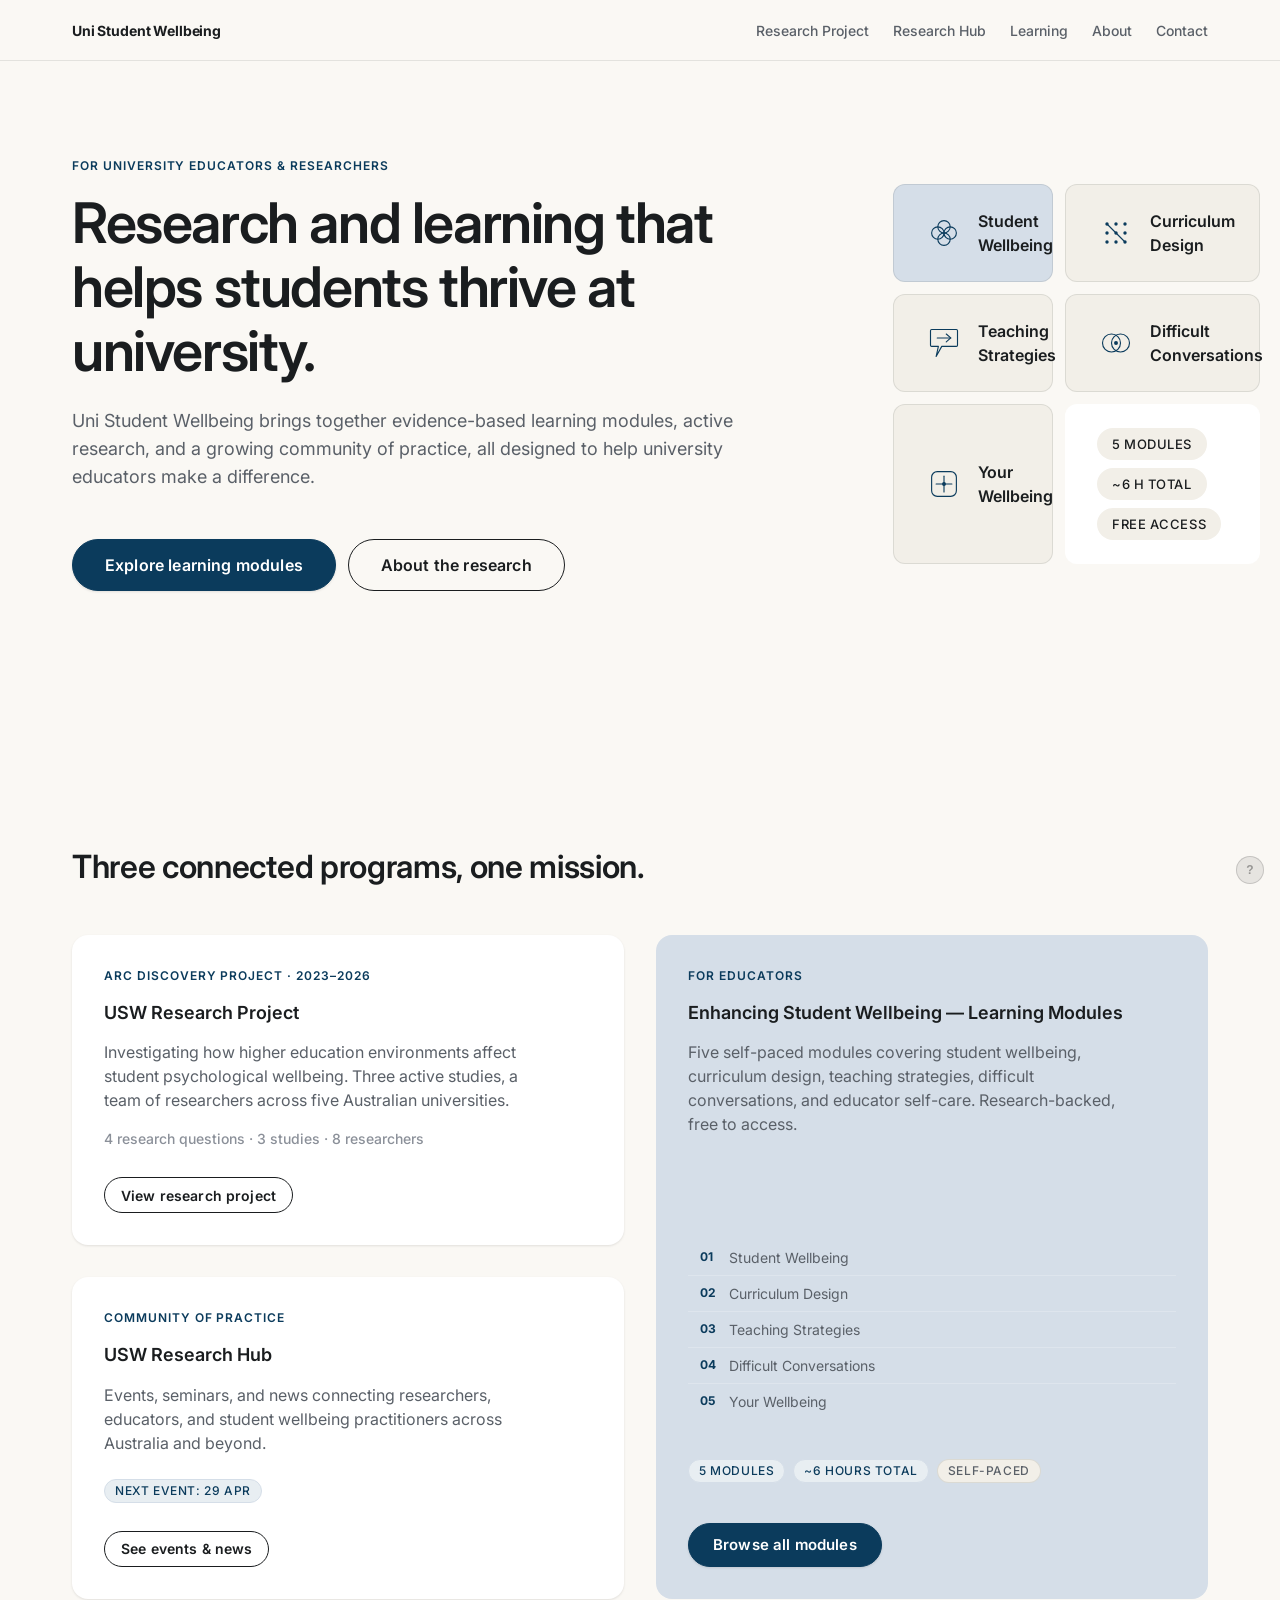
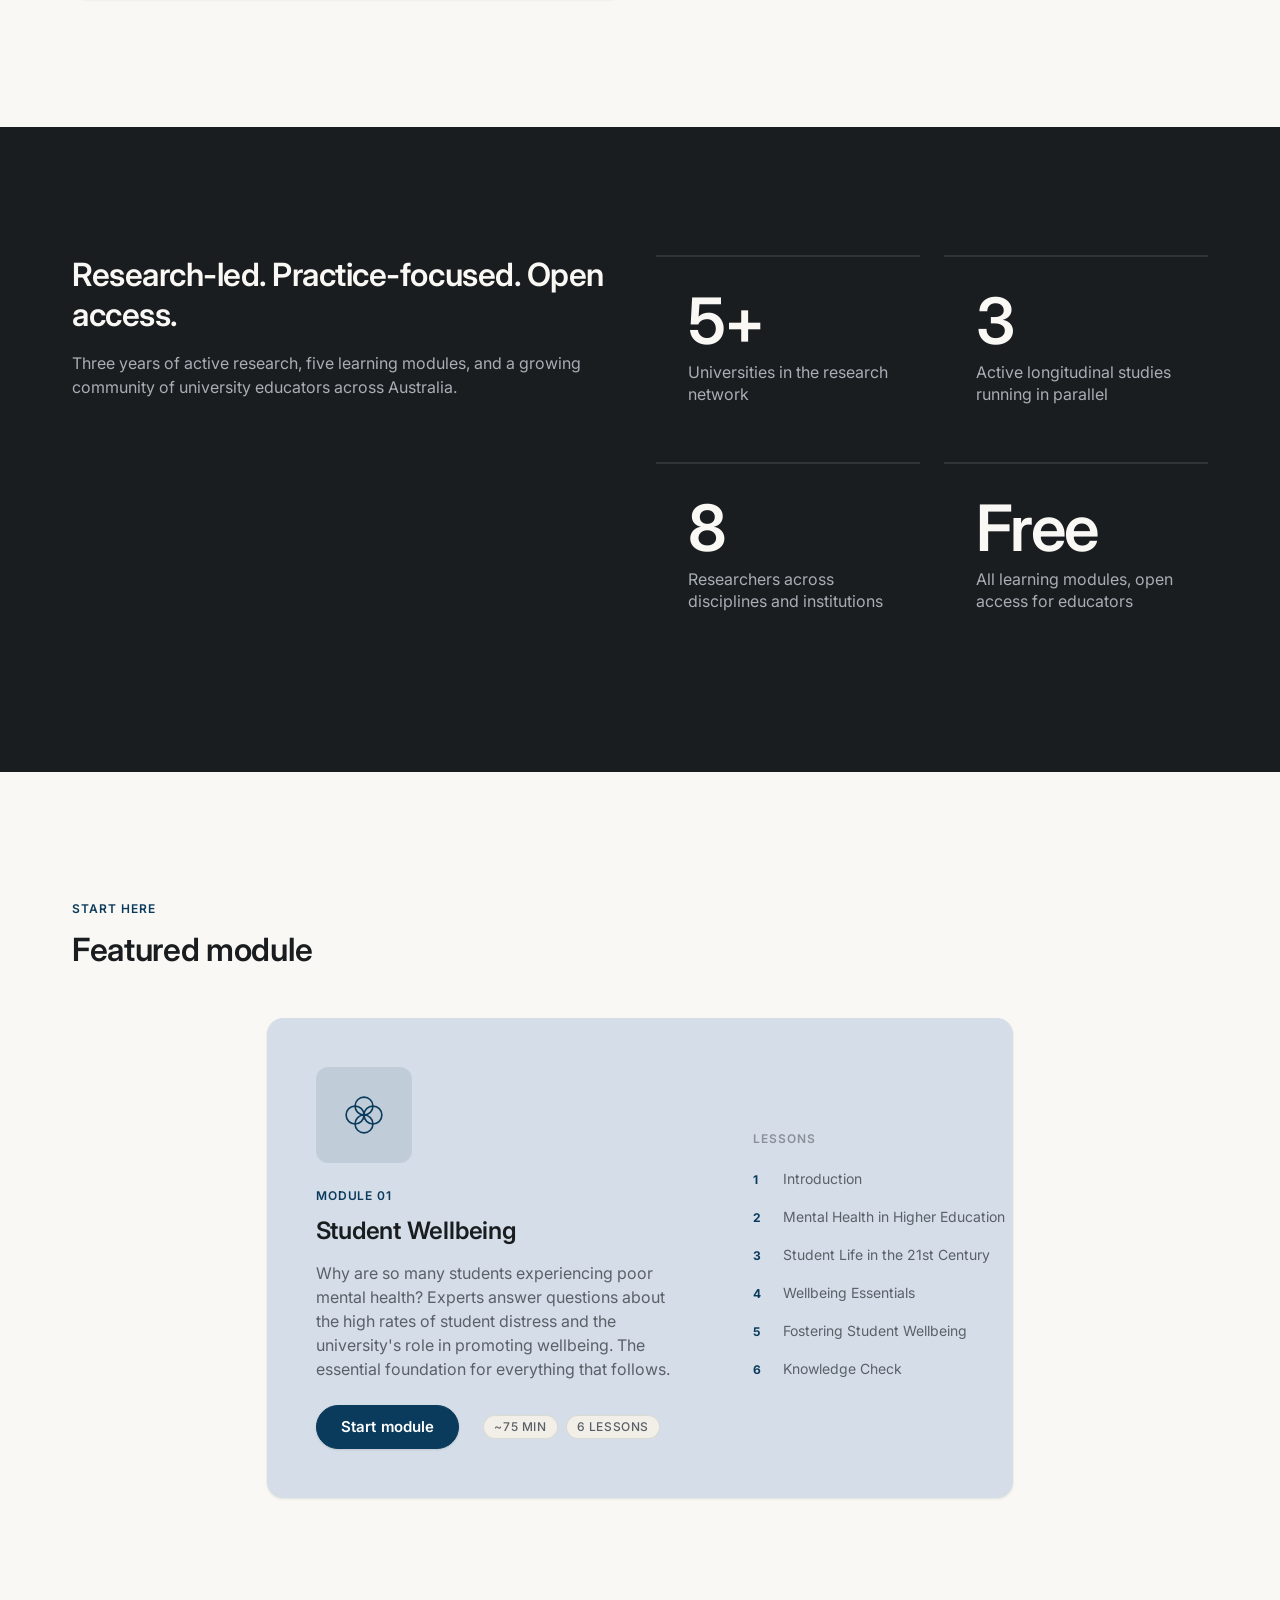
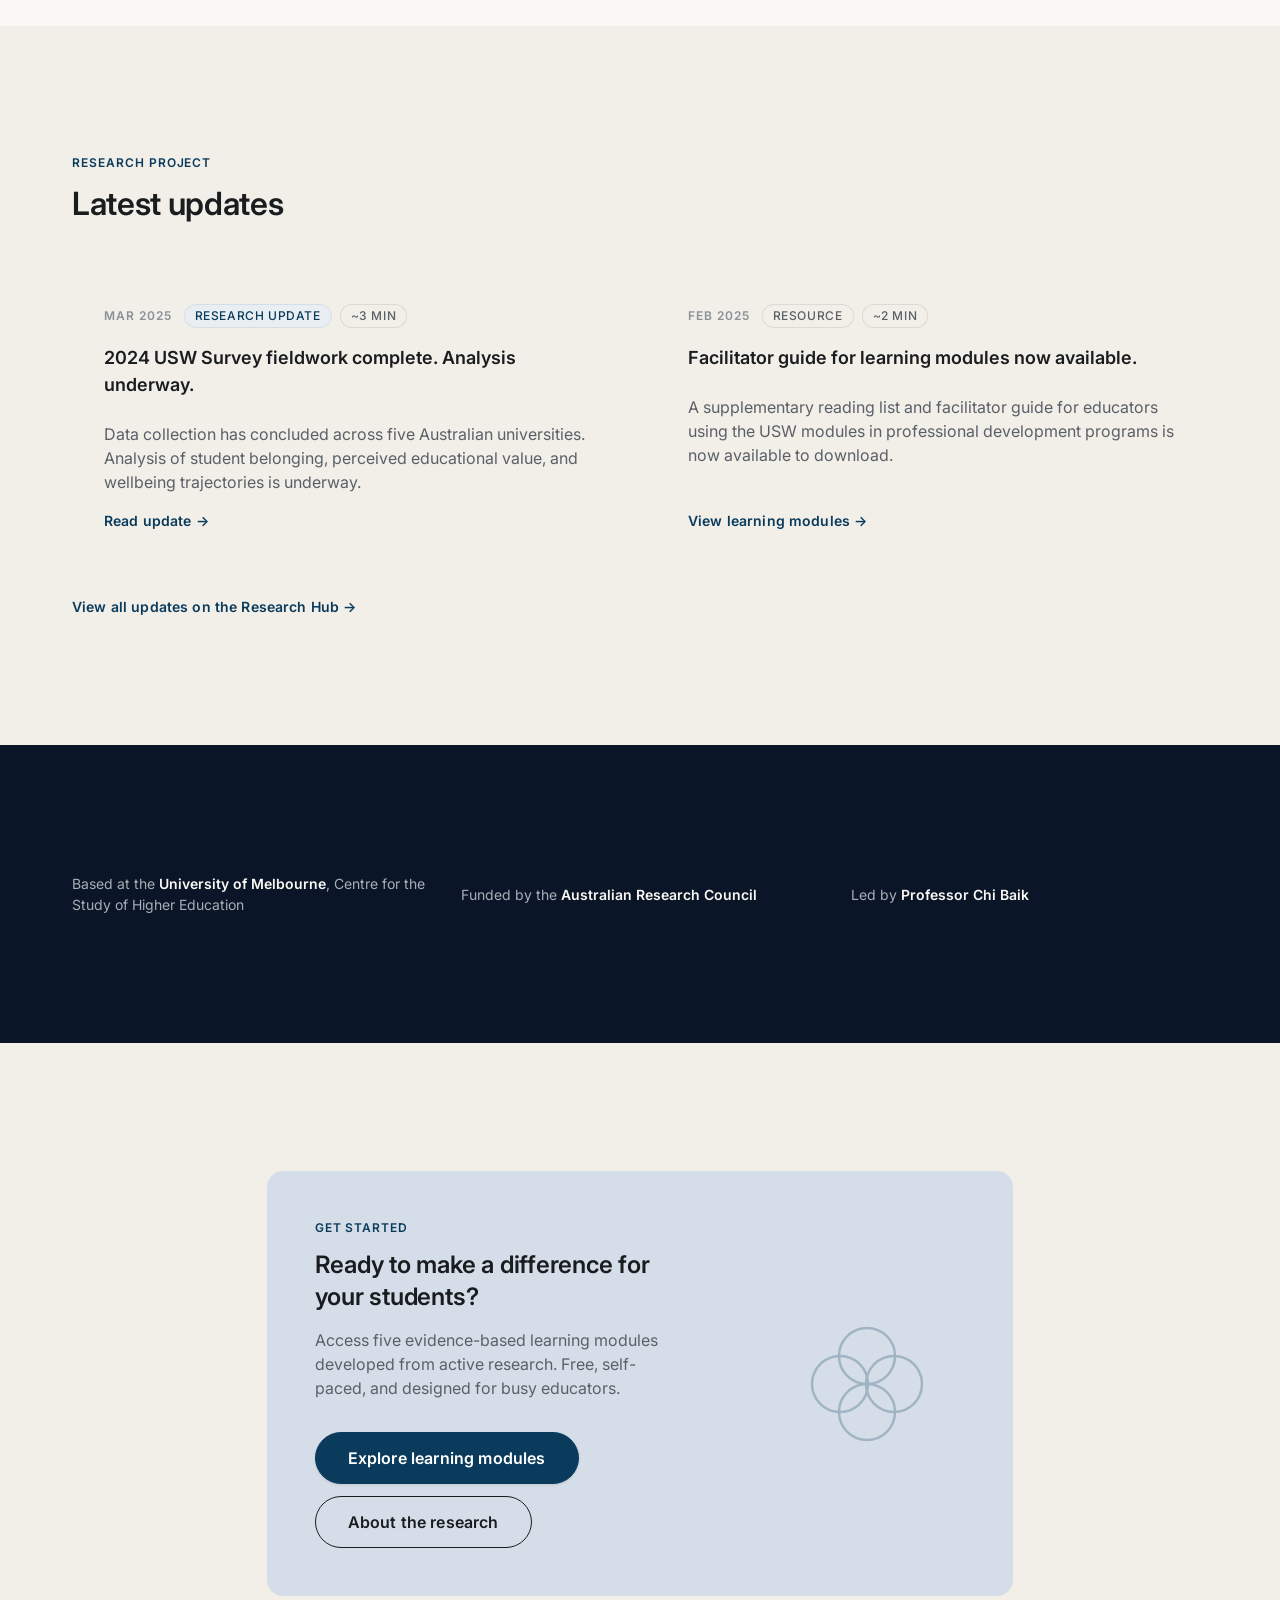
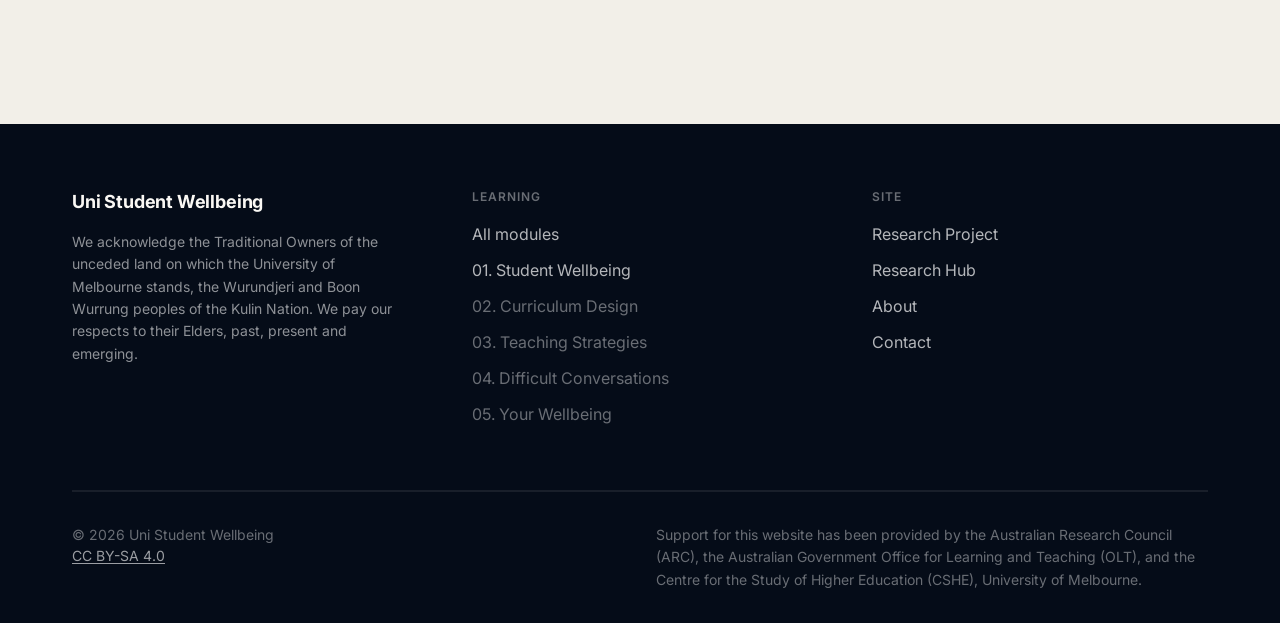
==== commit ba38289f: "Iteration 5: warm palette, sans-only type, new components - tokens.css: warm off-white base (#FAF8F4" ====
--- a/index.html
+++ b/index.html
@@ -91,8 +91,9 @@
             Your Wellbeing
           </div>
           <div class="symbol-stat-tile">
-            <span class="symbol-stat-count">5</span>
-            <span class="symbol-stat-label">modules · ~6 h · free</span>
+            <span class="chip chip-stat">5 modules</span>
+            <span class="chip chip-stat">~6 h total</span>
+            <span class="chip chip-stat">Free access</span>
           </div>
         </div>
       </div>
@@ -152,6 +153,38 @@
           <a href="learning.html" class="btn btn-primary" style="align-self: flex-start; margin-top: var(--space-5);">Browse all modules</a>
         </article>
 
+      </div>
+    </div>
+  </section>
+
+  <!-- ── Program stats ────────────────────────────────── -->
+  <section class="section section--dark" aria-labelledby="stats-heading">
+    <div class="container">
+      <div class="grid" style="align-items: start;">
+        <div class="col-3 stats-section-lead">
+          <h2 id="stats-heading" class="text-headline-lg" style="color: var(--color-on-dark); margin-bottom: var(--space-4);">Research-led. Practice-focused. Open access.</h2>
+          <p style="color: var(--color-on-dark-muted);">Three years of active research, five learning modules, and a growing community of university educators across Australia.</p>
+        </div>
+        <div class="col-3">
+          <div class="stats-grid">
+            <div class="stat-item">
+              <span class="stat-number">5+</span>
+              <span class="stat-label">Universities in the research network</span>
+            </div>
+            <div class="stat-item">
+              <span class="stat-number">3</span>
+              <span class="stat-label">Active longitudinal studies running in parallel</span>
+            </div>
+            <div class="stat-item">
+              <span class="stat-number">8</span>
+              <span class="stat-label">Researchers across disciplines and institutions</span>
+            </div>
+            <div class="stat-item">
+              <span class="stat-number">Free</span>
+              <span class="stat-label">All learning modules, open access for educators</span>
+            </div>
+          </div>
+        </div>
       </div>
     </div>
   </section>
@@ -252,12 +285,39 @@
   </section>
 
   <!-- ── Credibility strip ──────────────────────────────── -->
-  <section class="section section--dark" aria-label="Institutional affiliations">
+  <section class="section section--navy" aria-label="Institutional affiliations">
     <div class="container">
       <div class="credibility-inner">
         <p class="credibility-text">Based at the <strong>University of Melbourne</strong>, Centre for the Study of Higher Education</p>
         <p class="credibility-text">Funded by the <strong>Australian Research Council</strong></p>
         <p class="credibility-text">Led by <strong>Professor Chi Baik</strong></p>
+      </div>
+    </div>
+  </section>
+
+  <!-- ── Closing CTA ───────────────────────���──────────── -->
+  <section class="section section--soft" aria-labelledby="cta-heading">
+    <div class="container">
+      <div class="grid">
+        <div class="cta-card">
+          <div class="cta-content">
+            <span class="cta-overline">Get started</span>
+            <h2 id="cta-heading" class="cta-heading">Ready to make a difference for your students?</h2>
+            <p class="cta-body">Access five evidence-based learning modules developed from active research. Free, self-paced, and designed for busy educators.</p>
+            <div class="cta-actions">
+              <a href="learning.html" class="btn btn-primary btn--lg">Explore learning modules</a>
+              <a href="research-project.html" class="btn btn-outlined btn--lg">About the research</a>
+            </div>
+          </div>
+          <div class="cta-visual" aria-hidden="true">
+            <svg width="160" height="160" viewBox="0 0 160 160" fill="none" stroke="var(--color-primary)" stroke-width="2.5" stroke-linecap="round" stroke-linejoin="round" opacity="0.25">
+              <circle cx="80" cy="52" r="28"/>
+              <circle cx="107" cy="80" r="28"/>
+              <circle cx="80" cy="108" r="28"/>
+              <circle cx="53" cy="80" r="28"/>
+            </svg>
+          </div>
+        </div>
       </div>
     </div>
   </section>
--- a/styles/tokens.css
+++ b/styles/tokens.css
@@ -6,14 +6,16 @@
 :root {
 
   /* ── Palette ─────────────────────────────────────────── */
-  --color-bg:                #FFFFFF;
-  --color-bg-soft:           #F4F5F7;   /* cool neutral surface */
-  --color-bg-tinted:         #EEF1F3;   /* very subtle cool tint — use sparingly */
-  --color-surface-dark:      #0A1628;   /* deep navy — dark sections */
+  --color-bg:                #FAF8F4;   /* warm off-white base */
+  --color-card:              #FFFFFF;   /* white card surface on off-white */
+  --color-bg-soft:           #F2EFE8;   /* warm neutral surface */
+  --color-bg-tinted:         #E8EEF2;   /* cool tint — use sparingly */
+  --color-surface-dark:      #1A1D1F;   /* charcoal — editorial sections */
+  --color-surface-navy:      #0A1628;   /* deep navy — institutional/credibility */
   --color-surface-darker:    #050C18;   /* near-black navy — footer */
-  --color-ink:               #0A1628;
-  --color-ink-muted:         #4A5568;
-  --color-ink-soft:          #8B95A3;
+  --color-ink:               #1A1D1F;
+  --color-ink-muted:         #5A6068;
+  --color-ink-soft:          #8B9099;
   --color-primary:           #0B3B5C;   /* deep navy */
   --color-primary-container: #D5DEE8;   /* muted blue-grey tint */
   --color-primary-hover:     #072842;
@@ -22,12 +24,13 @@
   --color-accent-container:  #F2DFDE;
   --color-success:           #1A6B3A;
   --color-success-bg:        #D4EDDA;
-  --color-rule:              rgba(10, 22, 40, 0.10);
-  --color-rule-strong:       rgba(10, 22, 40, 0.16);
+  --color-rule:              rgba(26, 29, 31, 0.10);
+  --color-rule-strong:       rgba(26, 29, 31, 0.16);
+  --color-rule-on-dark:      rgba(255, 255, 255, 0.10);
 
   /* Dark surface text hierarchy */
-  --color-on-dark:       #FFFFFF;
-  --color-on-dark-muted: #B8C2CF;
+  --color-on-dark:       #FAF8F4;
+  --color-on-dark-muted: #A8AEB6;
   --color-on-dark-soft:  #6B7A8F;
 
   /* Module card backgrounds — monochrome, Module 01 distinguished */
@@ -42,14 +45,14 @@
   --color-footer-text: var(--color-on-dark);
 
   /* ── Typography ──────────────────────────────────────── */
-  --font-display: 'Source Serif 4', Georgia, serif;
+  --font-display: 'Inter', system-ui, sans-serif;
   --font-sans:    'Inter', system-ui, -apple-system, sans-serif;
   --font:         var(--font-sans);   /* backward-compat alias */
 
-  --text-display-lg:  3.25rem;   /* 52px — serif, weight 500 */
-  --text-display-md:  2.5rem;    /* 40px — serif, weight 500 */
-  --text-headline-lg: 1.75rem;   /* 28px — sans, weight 600 */
-  --text-headline-md: 1.375rem;  /* 22px — sans, weight 600 */
+  --text-display-lg:  3.5rem;    /* 56px — sans, weight 600 */
+  --text-display-md:  2.75rem;   /* 44px — sans, weight 600 */
+  --text-headline-lg: 2rem;      /* 32px — sans, weight 600 */
+  --text-headline-md: 1.5rem;    /* 24px — sans, weight 600 */
   --text-title:       1.125rem;  /* 18px — sans, weight 600 */
   --text-body-lg:     1.125rem;  /* 18px — sans, weight 400 (hero leads) */
   --text-body:        1rem;      /* 16px */
@@ -95,8 +98,8 @@
 
   /* ── Elevation ───────────────────────────────────────── */
   --elev-0: none;
-  --elev-1: 0 1px 3px rgba(10, 22, 40, 0.07), 0 1px 2px rgba(10, 22, 40, 0.04);
-  --elev-2: 0 4px 16px rgba(10, 22, 40, 0.10), 0 2px 4px rgba(10, 22, 40, 0.06);
+  --elev-1: 0 1px 3px rgba(26, 29, 31, 0.07), 0 1px 2px rgba(26, 29, 31, 0.04);
+  --elev-2: 0 4px 16px rgba(26, 29, 31, 0.10), 0 2px 4px rgba(26, 29, 31, 0.06);
 
   /* ── Motion ──────────────────────────────────────────── */
   --ease-emphasized: cubic-bezier(0.2, 0, 0, 1);
--- a/styles/base.css
+++ b/styles/base.css
@@ -2,7 +2,7 @@
    base.css — Reset, typography defaults, layout primitives
    ============================================================= */
 
-@import url('https://fonts.googleapis.com/css2?family=Inter:wght@400;500;600;700&family=Source+Serif+4:opsz,wght@8..60,400;8..60,500;8..60,600&display=swap');
+@import url('https://fonts.googleapis.com/css2?family=Inter:wght@400;500;600;700&display=swap');
 
 /* ── Reset ──────────────────────────────────────────────── */
 
@@ -50,37 +50,36 @@
 
 /* ── Typography utilities ───────────────────────────────── */
 
-/* Display sizes use Source Serif 4 */
+/* Display sizes — Inter heavy weight */
 .text-display-lg {
   font-family: var(--font-display);
   font-size: var(--text-display-lg);
-  line-height: 1.154;          /* 60/52 */
-  letter-spacing: -0.015em;
-  font-weight: 500;
+  line-height: 1.143;          /* 64/56 */
+  letter-spacing: -0.025em;
+  font-weight: 600;
 }
 
 .text-display-md {
   font-family: var(--font-display);
   font-size: var(--text-display-md);
-  line-height: 1.2;            /* 48/40 */
+  line-height: 1.182;          /* 52/44 */
+  letter-spacing: -0.02em;
+  font-weight: 600;
+}
+
+.text-headline-lg {
+  font-family: var(--font-sans);
+  font-size: var(--text-headline-lg);
+  line-height: 1.25;           /* 40/32 */
+  letter-spacing: -0.015em;
+  font-weight: 600;
+}
+
+.text-headline-md {
+  font-family: var(--font-sans);
+  font-size: var(--text-headline-md);
+  line-height: 1.333;          /* 32/24 */
   letter-spacing: -0.01em;
-  font-weight: 500;
-}
-
-/* Headline and below use Inter */
-.text-headline-lg {
-  font-family: var(--font-sans);
-  font-size: var(--text-headline-lg);
-  line-height: 1.286;          /* 36/28 */
-  letter-spacing: -0.005em;
-  font-weight: 600;
-}
-
-.text-headline-md {
-  font-family: var(--font-sans);
-  font-size: var(--text-headline-md);
-  line-height: 1.364;          /* 30/22 */
-  letter-spacing: 0;
   font-weight: 600;
 }
 
@@ -88,6 +87,7 @@
   font-family: var(--font-sans);
   font-size: var(--text-title);
   line-height: 1.444;          /* 26/18 */
+  letter-spacing: -0.005em;
   font-weight: 600;
 }
 
@@ -169,28 +169,42 @@
   background-color: var(--color-bg-tinted);
 }
 
+.section--navy {
+  background-color: var(--color-surface-navy);
+  color: var(--color-on-dark);
+}
+
 /* Dark section text hierarchy */
 .section--dark h1,
 .section--dark h2,
 .section--dark h3,
-.section--dark h4 {
+.section--dark h4,
+.section--navy h1,
+.section--navy h2,
+.section--navy h3,
+.section--navy h4 {
   color: var(--color-on-dark);
 }
 
 .section--dark p,
-.section--dark .lead {
+.section--dark .lead,
+.section--navy p,
+.section--navy .lead {
   color: var(--color-on-dark-muted);
 }
 
-.section--dark .text-muted {
+.section--dark .text-muted,
+.section--navy .text-muted {
   color: var(--color-on-dark-muted);
 }
 
-.section--dark .text-soft {
+.section--dark .text-soft,
+.section--navy .text-soft {
   color: var(--color-on-dark-soft);
 }
 
-.section--dark .overline {
+.section--dark .overline,
+.section--navy .overline {
   color: var(--color-primary-container);
 }
 
@@ -273,14 +287,15 @@
   }
   .text-display-lg {
     font-size: 2.5rem;       /* 40px */
-    letter-spacing: -0.01em;
+    letter-spacing: -0.02em;
   }
   .text-display-md {
     font-size: 1.875rem;     /* 30px */
-    letter-spacing: -0.008em;
+    letter-spacing: -0.015em;
   }
   .text-headline-lg {
     font-size: 1.5rem;       /* 24px */
+    letter-spacing: -0.01em;
   }
 }
 
--- a/styles/components.css
+++ b/styles/components.css
@@ -290,6 +290,29 @@
 }
 
 
+/* ── Card utility classes ───────────────────────────────── */
+
+.card {
+  background-color: var(--color-card);
+  border-radius: var(--radius-xl);
+  box-shadow: var(--elev-1);
+  padding: var(--card-p-default);
+}
+
+.card--featured {
+  background-color: var(--color-primary-container);
+  border-radius: var(--radius-xl);
+  padding: var(--card-p-spacious);
+}
+
+.card--inverse {
+  background-color: rgba(255, 255, 255, 0.04);
+  border: 1px solid var(--color-rule-on-dark);
+  border-radius: var(--radius-xl);
+  padding: var(--card-p-default);
+}
+
+
 /* ── Section header ─────────────────────────────────────── */
 
 .section-header {
@@ -379,14 +402,14 @@
   display: grid;
   grid-template-columns: repeat(6, 1fr);
   gap: var(--grid-gutter);
+  align-items: stretch;
   grid-template-areas:
     "proj proj proj learn learn learn"
     "hub  hub  hub  learn learn learn";
 }
 
 .project-card {
-  background-color: var(--color-bg);
-  border: 1px solid var(--color-rule);
+  background-color: var(--color-card);
   border-radius: var(--radius-xl);
   padding: var(--card-p-default);
   display: flex;
@@ -407,8 +430,8 @@
 
 .project-card--learning {
   grid-area: learn;
-  background-color: var(--color-bg-tinted);
-  border-color: var(--color-primary-container);
+  background-color: var(--color-primary-container);
+  box-shadow: none;
 }
 
 .project-card-eyebrow {
@@ -553,8 +576,8 @@
 }
 
 .feature-module-symbol {
-  width: 72px;
-  height: 72px;
+  width: 96px;
+  height: 96px;
   background-color: rgba(11, 59, 92, 0.1);
   border-radius: var(--radius-lg);
   display: flex;
@@ -565,8 +588,8 @@
 }
 
 .feature-module-symbol svg {
-  width: 40px;
-  height: 40px;
+  width: 52px;
+  height: 52px;
 }
 
 .feature-module-body {}
@@ -697,7 +720,7 @@
   font-size: var(--text-body);
   color: var(--color-ink-muted);
   display: -webkit-box;
-  -webkit-line-clamp: 2;
+  -webkit-line-clamp: 3;
   -webkit-box-orient: vertical;
   overflow: hidden;
   flex: 1;
@@ -1860,33 +1883,176 @@
   flex-shrink: 0;
 }
 
-/* 6th cell in hero cluster — stat summary */
+/* 6th cell in hero cluster — stat chips */
 .symbol-stat-tile {
-  background-color: var(--color-bg-soft);
+  background-color: var(--color-card);
   border-radius: var(--radius-lg);
-  border: 1px solid var(--color-rule);
   padding: var(--stack-md) var(--stack-lg);
   display: flex;
   flex-direction: column;
   align-items: flex-start;
   justify-content: center;
-  gap: var(--space-1);
-}
-
-.symbol-stat-count {
-  font-size: var(--text-headline-lg);
+  gap: 0.5rem;   /* 8px between chips */
+}
+
+.chip-stat {
+  background-color: var(--color-bg-soft);
+  color: var(--color-ink);
+  border-color: transparent;
+}
+
+
+/* ── Big stats section ──────────────────────────────────── */
+
+.stats-section-lead {
+  /* col-3: left heading + body col */
+}
+
+.stats-grid {
+  display: grid;
+  grid-template-columns: 1fr 1fr;
+  gap: var(--space-5);
+}
+
+.stat-item {
+  display: flex;
+  flex-direction: column;
+  gap: var(--space-2);
+  padding: var(--card-p-default);
+  border-top: 2px solid var(--color-rule-on-dark);
+}
+
+.stat-number {
+  display: block;
+  font-family: var(--font-sans);
+  font-size: clamp(3rem, 5vw, 4.5rem);
+  font-weight: 600;
+  color: var(--color-on-dark);
+  letter-spacing: -0.03em;
+  line-height: 1;
+}
+
+.stat-label {
+  font-size: var(--text-body);
+  color: var(--color-on-dark-muted);
+  line-height: 1.4;
+  max-width: 24ch;
+}
+
+
+/* ── Alternating testimonials (module-1) ────────────────── */
+
+.testimonial-list {
+  display: grid;
+  gap: 5rem;   /* 80px row gap */
+}
+
+.testimonial-item {
+  display: grid;
+  grid-template-columns: repeat(6, 1fr);
+  gap: var(--grid-gutter);
+  align-items: start;
+}
+
+.testimonial-avatar {
+  width: 80px;
+  height: 80px;
+  border-radius: 50%;
+  background-color: var(--color-rule-on-dark);
+  color: var(--color-on-dark);
+  display: flex;
+  align-items: center;
+  justify-content: center;
+  font-size: var(--text-headline-md);
   font-weight: 700;
-  color: var(--color-primary);
-  letter-spacing: -0.02em;
-  line-height: 1;
-}
-
-.symbol-stat-label {
+  letter-spacing: -0.01em;
+  flex-shrink: 0;
+}
+
+.testimonial-quote {
+  font-size: var(--text-body-lg);
+  font-weight: 500;
+  font-style: italic;
+  color: var(--color-on-dark);
+  line-height: 1.55;
+  margin-bottom: var(--space-4);
+}
+
+.testimonial-attribution {
+  font-size: var(--text-label);
+  font-weight: 600;
+  letter-spacing: 0.04em;
+  text-transform: uppercase;
+  color: var(--color-on-dark-muted);
+}
+
+/* Odd rows: avatar col-1, body col-2..4 */
+.testimonial-item:nth-child(odd) .testimonial-avatar-col {
+  grid-column: 1;
+}
+.testimonial-item:nth-child(odd) .testimonial-body-col {
+  grid-column: 2 / span 3;
+}
+
+/* Even rows: avatar col-4, body col-5..6 */
+.testimonial-item:nth-child(even) .testimonial-avatar-col {
+  grid-column: 3;
+}
+.testimonial-item:nth-child(even) .testimonial-body-col {
+  grid-column: 4 / span 3;
+}
+
+
+/* ── Closing CTA card ───────────────────────────────────── */
+
+.cta-card {
+  grid-column: 2 / span 4;
+  background-color: var(--color-primary-container);
+  border-radius: var(--radius-xl);
+  padding: var(--card-p-spacious);
+  display: grid;
+  grid-template-columns: 55% 45%;
+  gap: var(--card-p-spacious);
+  align-items: center;
+}
+
+.cta-overline {
+  display: block;
   font-size: var(--text-overline);
   font-weight: 600;
-  letter-spacing: 0.05em;
+  letter-spacing: 0.08em;
   text-transform: uppercase;
-  color: var(--color-ink-soft);
+  color: var(--color-primary);
+  margin-bottom: var(--space-3);
+}
+
+.cta-heading {
+  font-size: var(--text-headline-md);
+  font-weight: 600;
+  color: var(--color-ink);
+  letter-spacing: -0.01em;
+  margin-bottom: var(--space-4);
+  line-height: 1.3;
+}
+
+.cta-body {
+  font-size: var(--text-body);
+  color: var(--color-ink-muted);
+  margin-bottom: var(--space-6);
+  max-width: 44ch;
+}
+
+.cta-actions {
+  display: flex;
+  gap: var(--space-3);
+  flex-wrap: wrap;
+}
+
+.cta-visual {
+  display: flex;
+  align-items: center;
+  justify-content: center;
+  height: 100%;
 }
 
 
@@ -2159,7 +2325,7 @@
 
 .mini-module-list {
   display: grid;
-  gap: var(--space-1);
+  gap: 0;
   margin-top: var(--space-4);
 }
 
@@ -2169,9 +2335,12 @@
   gap: var(--space-2);
   font-size: var(--text-label);
   color: var(--color-ink-muted);
-  padding: var(--space-2) var(--space-3);
-  background-color: rgba(255, 255, 255, 0.55);
-  border-radius: var(--radius-sm);
+  padding: 0.4375rem var(--space-3);  /* 7px top/bottom = ~14px row height rhythm */
+  border-bottom: 0.5px solid rgba(255, 255, 255, 0.2);
+}
+
+.mini-module-row:last-child {
+  border-bottom: none;
 }
 
 .mini-module-num {
@@ -2431,62 +2600,76 @@
 }
 
 
-/* ── Dark section component overrides ──────────────────── */
-
-.section--dark .voice-card {
+/* ── Dark/navy section component overrides ──────────────── */
+
+.section--dark .voice-card,
+.section--navy .voice-card {
   background-color: rgba(255, 255, 255, 0.05);
   border: 1px solid rgba(255, 255, 255, 0.10);
 }
 
-.section--dark .voice-mark {
+.section--dark .voice-mark,
+.section--navy .voice-mark {
   color: var(--color-on-dark-soft);
 }
 
-.section--dark .voice-text {
+.section--dark .voice-text,
+.section--navy .voice-text {
   color: var(--color-on-dark);
 }
 
-.section--dark .voice-attribution {
+.section--dark .voice-attribution,
+.section--navy .voice-attribution {
   color: var(--color-on-dark-muted);
 }
 
-.section--dark .question-card {
+.section--dark .question-card,
+.section--navy .question-card {
   background-color: rgba(255, 255, 255, 0.05);
   border: 1px solid rgba(255, 255, 255, 0.10);
 }
 
-.section--dark .question-number {
+.section--dark .question-number,
+.section--navy .question-number {
   background-color: rgba(255, 255, 255, 0.10);
   color: var(--color-on-dark);
 }
 
-.section--dark .question-text {
+.section--dark .question-text,
+.section--navy .question-text {
   color: var(--color-on-dark);
 }
 
-.section--dark .how-step-title {
+.section--dark .how-step-title,
+.section--navy .how-step-title {
   color: var(--color-on-dark);
 }
 
-.section--dark .how-step-body {
+.section--dark .how-step-body,
+.section--navy .how-step-body {
   color: var(--color-on-dark-muted);
 }
 
-.section--dark .section-header h2 {
+.section--dark .section-header h2,
+.section--navy .section-header h2 {
   color: var(--color-on-dark);
 }
 
 .section--dark strong,
-.section--dark b {
+.section--dark b,
+.section--navy strong,
+.section--navy b {
   color: var(--color-on-dark);
   font-weight: 600;
 }
 
-.section--dark .credibility-sep {
+.section--dark .credibility-sep,
+.section--navy .credibility-sep {
   background-color: rgba(255, 255, 255, 0.15);
 }
 
-.section--dark .credibility-text {
+.section--dark .credibility-text,
+.section--navy .credibility-text {
   color: var(--color-on-dark-muted);
 }
 
@@ -2520,6 +2703,15 @@
   .subscribe-grid { grid-template-columns: 1fr; gap: var(--stack-lg); }
   .hero-stat-trio { max-width: 480px; }
   .timeline-bar-track-row { gap: 0; }
+  .cta-card { grid-column: 1 / -1; grid-template-columns: 1fr; }
+  .stats-grid { grid-template-columns: 1fr 1fr; }
+  .testimonial-item { grid-template-columns: 1fr; gap: var(--stack-md); }
+  .testimonial-item:nth-child(odd) .testimonial-avatar-col,
+  .testimonial-item:nth-child(even) .testimonial-avatar-col,
+  .testimonial-item:nth-child(odd) .testimonial-body-col,
+  .testimonial-item:nth-child(even) .testimonial-body-col {
+    grid-column: 1;
+  }
 }
 
 @media (max-width: 768px) {
@@ -2591,6 +2783,8 @@
   .feature-module-lessons { display: none; }
 
   .credibility-inner { grid-template-columns: 1fr; gap: var(--stack-lg); }
+  .cta-card { grid-column: 1 / -1; padding: var(--card-p-default); }
+  .stats-grid { grid-template-columns: 1fr 1fr; }
 
   .footer-top { grid-template-columns: 1fr; }
   .footer-bottom {
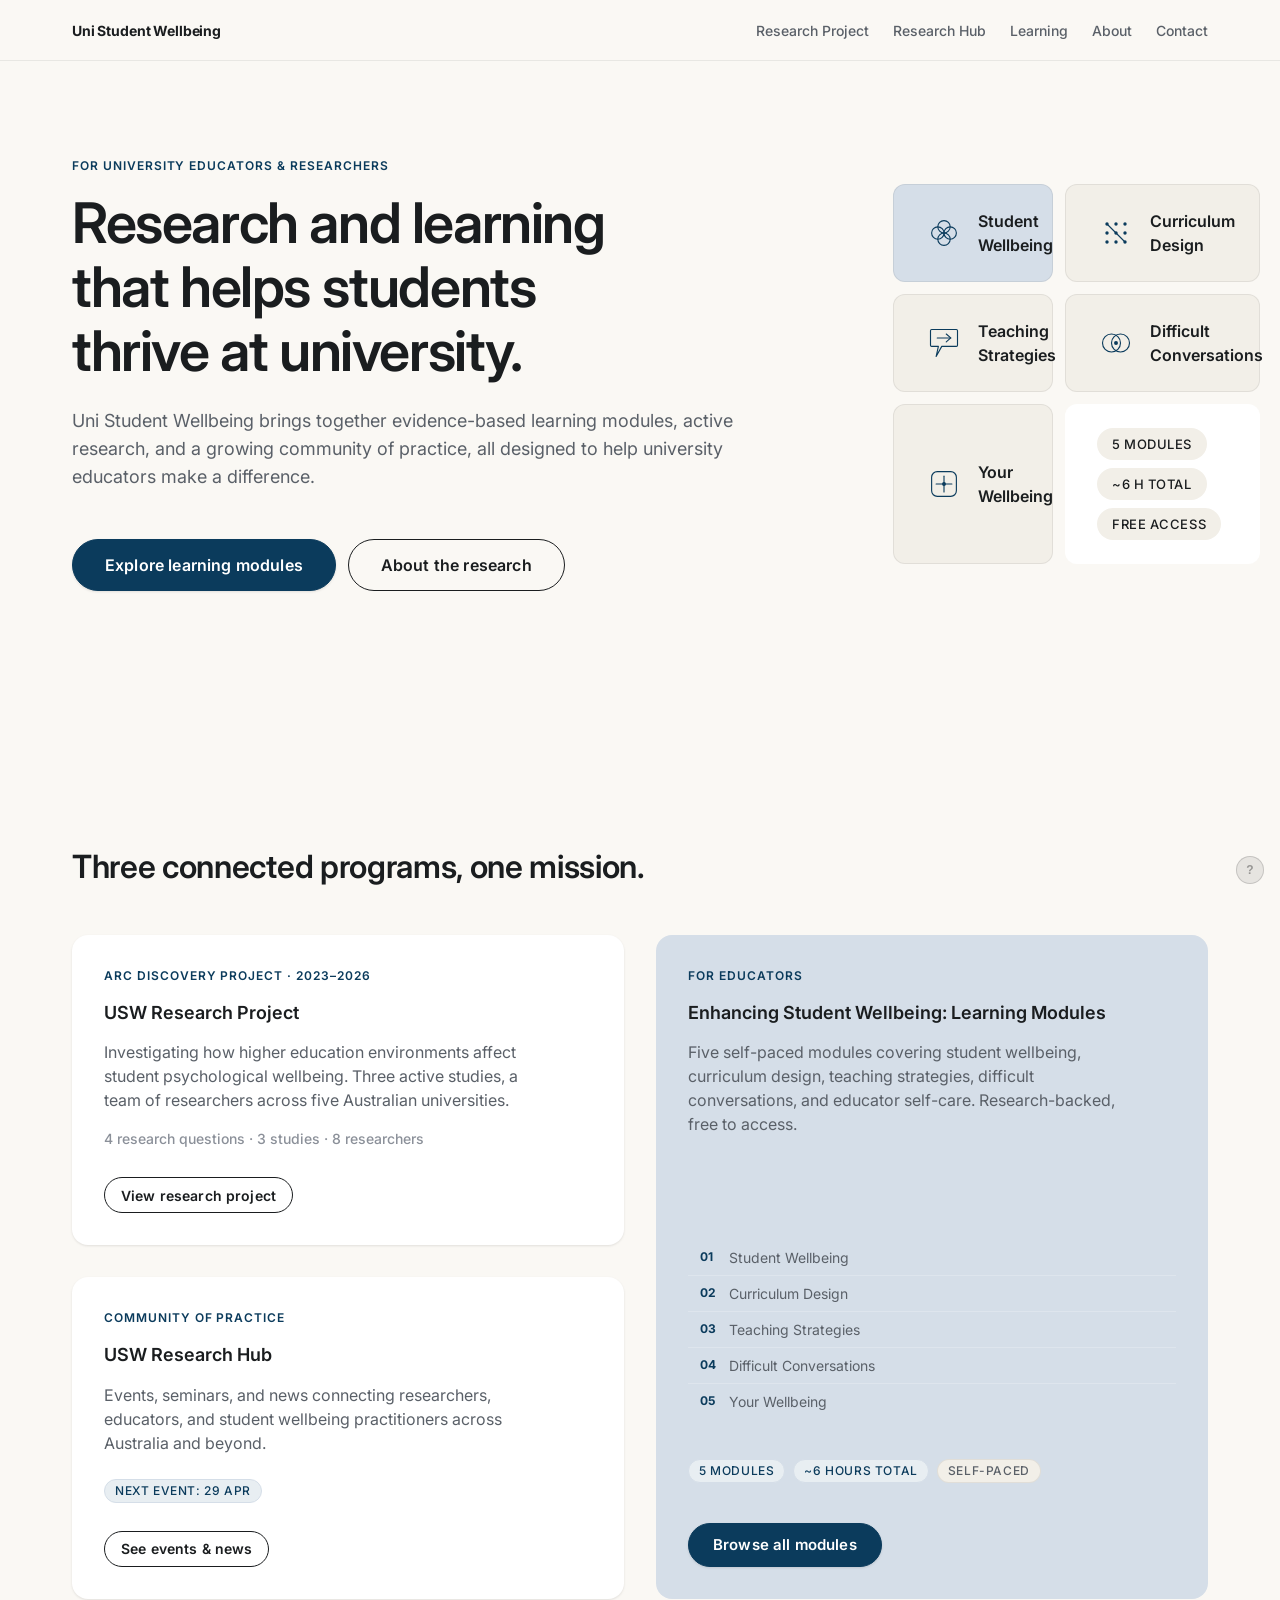
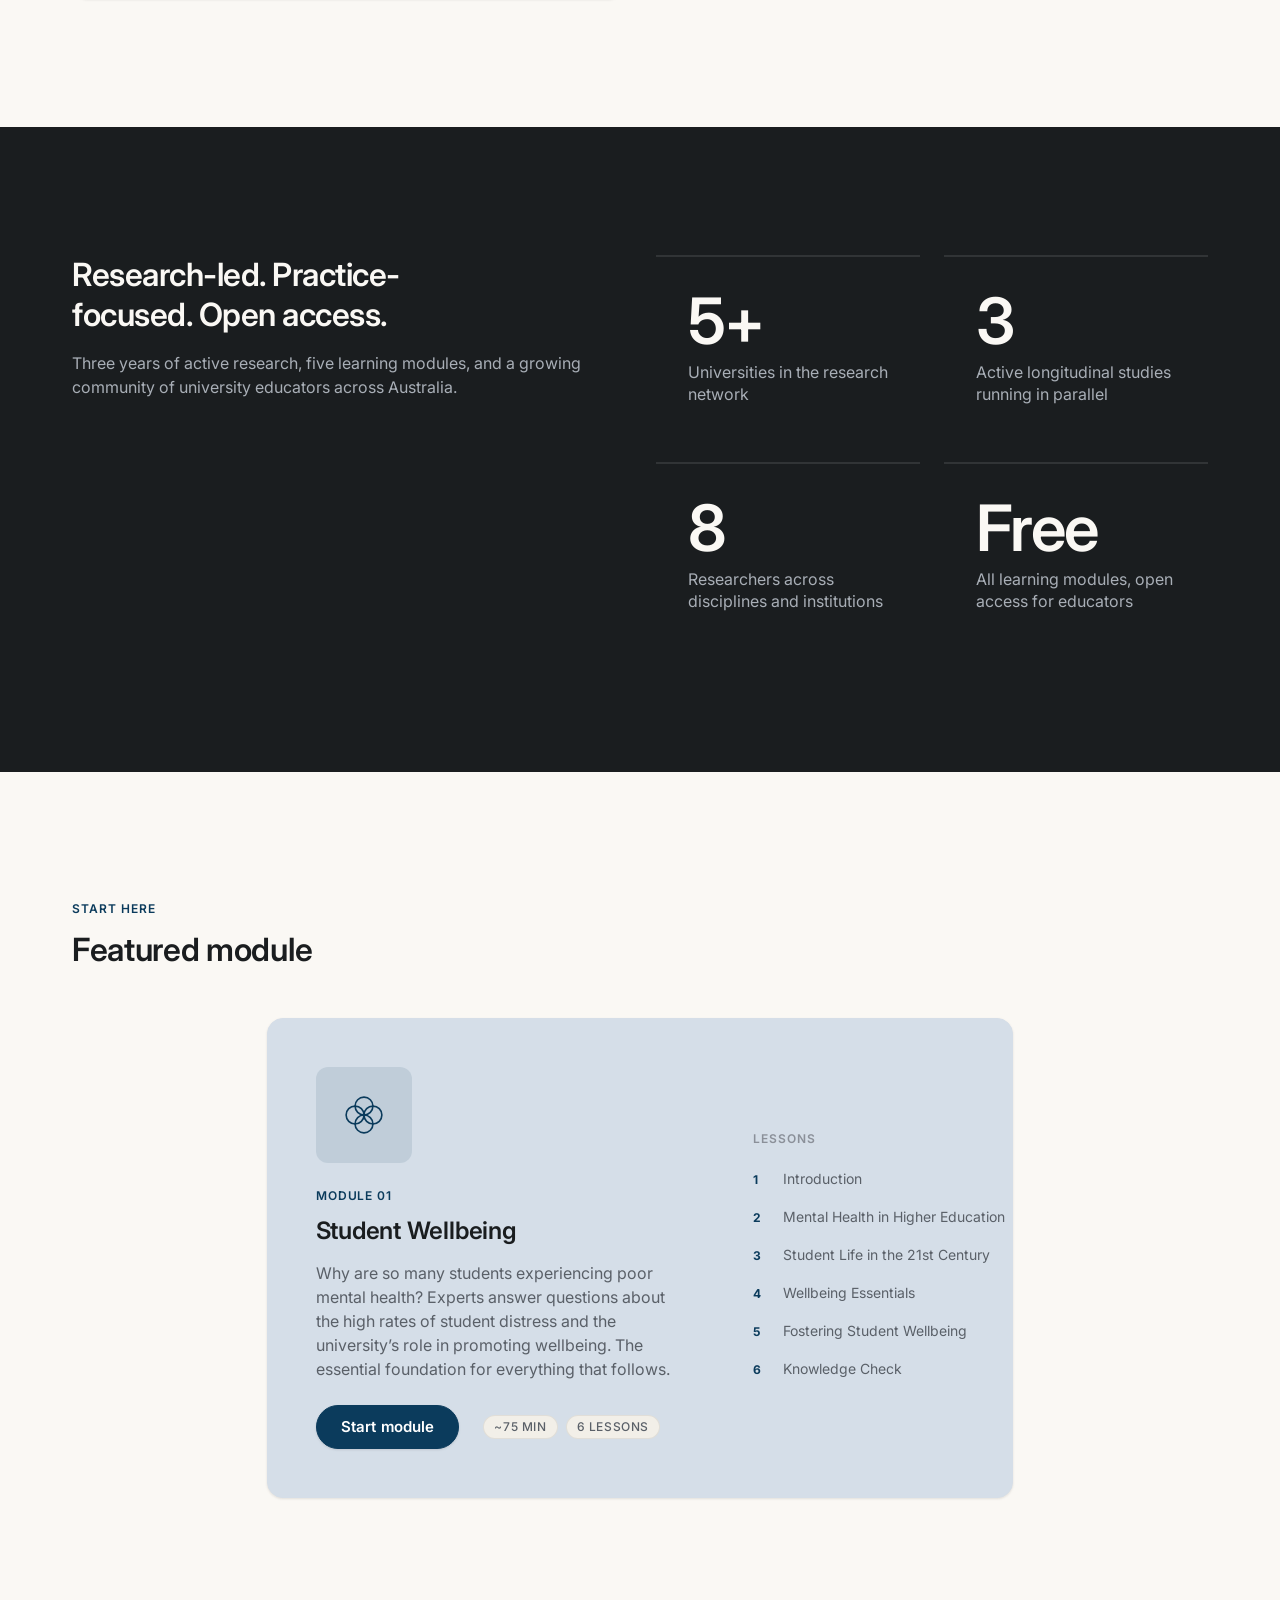
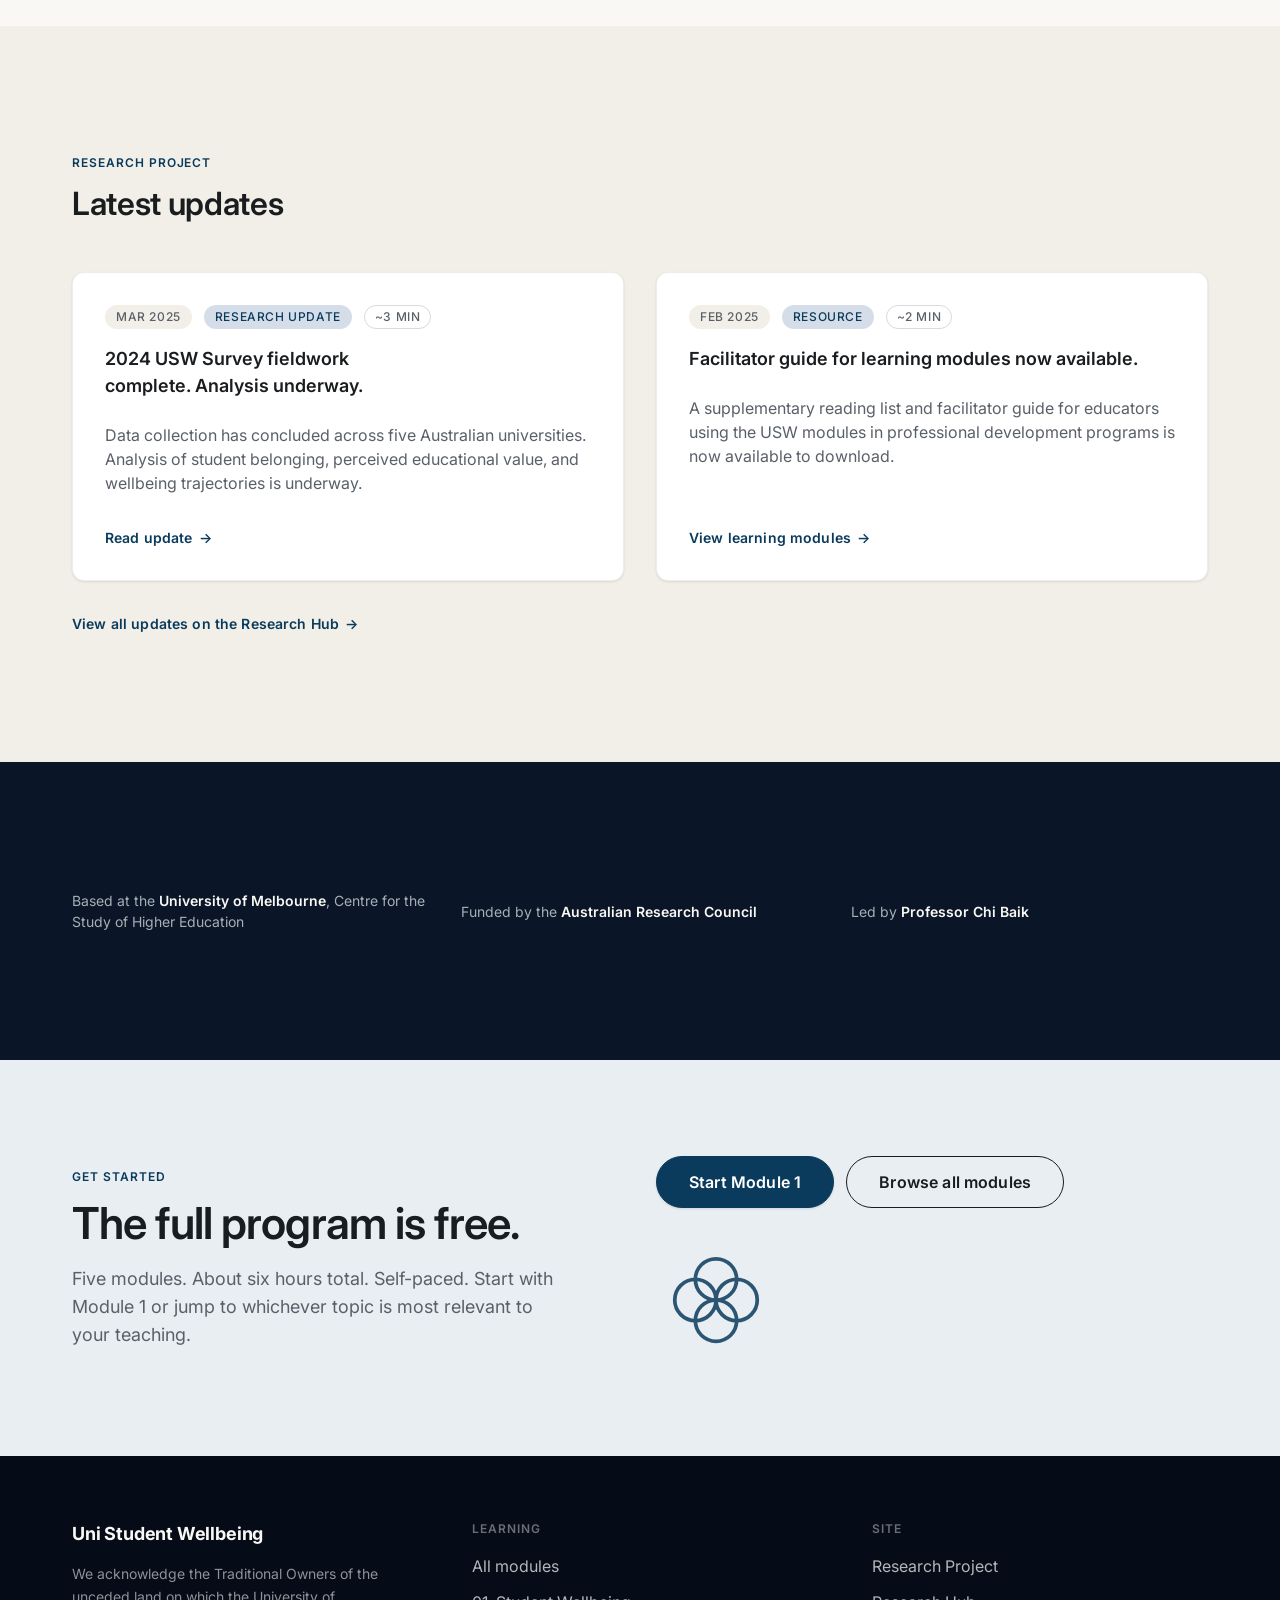
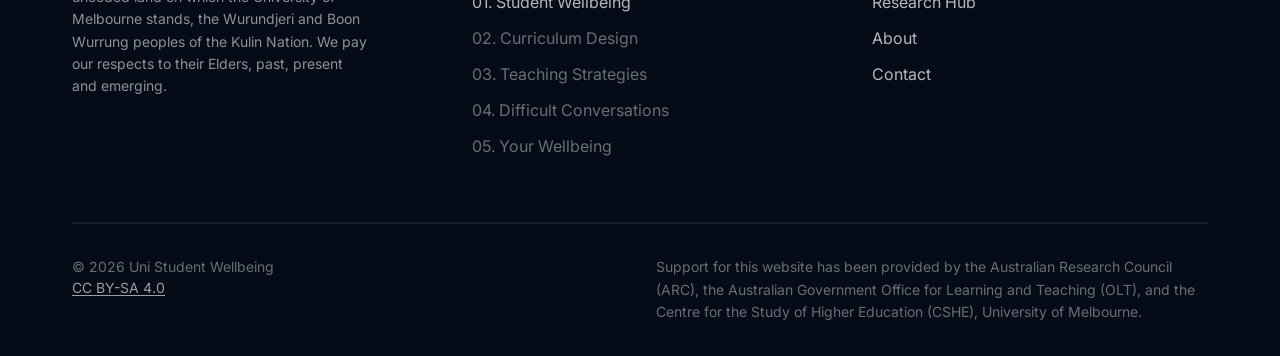
==== commit eb30b0f9: "Polish pass: closing CTA, card system, micro-interactions, copy - Closing CTA: full-bleed tinted sec" ====
--- a/index.html
+++ b/index.html
@@ -3,8 +3,8 @@
 <head>
   <meta charset="UTF-8">
   <meta name="viewport" content="width=device-width, initial-scale=1.0">
-  <title>Uni Student Wellbeing — Research and learning for university educators</title>
-  <meta name="description" content="A multi-disciplinary research program contributing to young adults' mental health and wellbeing in Australia's universities. Evidence-based learning modules for educators, free to access.">
+  <title>Uni Student Wellbeing: Research and learning for university educators</title>
+  <meta name="description" content="A multi-disciplinary research program contributing to young adults&rsquo; mental health and wellbeing in Australia&rsquo;s universities. Evidence-based learning modules for educators, free to access.">
   <link rel="preconnect" href="https://fonts.googleapis.com">
   <link rel="preconnect" href="https://fonts.gstatic.com" crossorigin>
   <link rel="stylesheet" href="styles/tokens.css">
@@ -134,7 +134,7 @@
 
         <article class="project-card project-card--learning" aria-labelledby="learn-title">
           <span class="project-card-eyebrow">For Educators</span>
-          <h3 id="learn-title" class="project-card-title">Enhancing Student Wellbeing — Learning Modules</h3>
+          <h3 id="learn-title" class="project-card-title">Enhancing Student Wellbeing: Learning Modules</h3>
           <p class="project-card-body">
             Five self-paced modules covering student wellbeing, curriculum design, teaching strategies, difficult conversations, and educator self-care. Research-backed, free to access.
           </p>
@@ -212,7 +212,7 @@
               <span class="feature-module-eyebrow">Module 01</span>
               <h3 id="fm-title" class="feature-module-title">Student Wellbeing</h3>
               <p class="feature-module-desc">
-                Why are so many students experiencing poor mental health? Experts answer questions about the high rates of student distress and the university's role in promoting wellbeing. The essential foundation for everything that follows.
+                Why are so many students experiencing poor mental health? Experts answer questions about the high rates of student distress and the university&rsquo;s role in promoting wellbeing. The essential foundation for everything that follows.
               </p>
               <div class="feature-module-footer">
                 <a href="module-1.html" class="btn btn-primary">Start module</a>
@@ -252,34 +252,30 @@
 
         <a class="update-card col-3" href="research-project.html" aria-labelledby="uc1-title">
           <div class="update-card-meta">
-            <span class="update-card-date">Mar 2025</span>
-            <div class="chip-row">
-              <span class="chip chip-primary chip--sm">Research update</span>
-              <span class="chip chip-soft chip--sm">~3 min</span>
-            </div>
+            <span class="chip chip--sm chip--solid">Mar 2025</span>
+            <span class="chip chip--sm chip--tinted">Research update</span>
+            <span class="chip chip--sm chip--outline">~3 min</span>
           </div>
           <h3 id="uc1-title" class="update-card-title">2024 USW Survey fieldwork complete. Analysis underway.</h3>
           <p class="update-card-excerpt">Data collection has concluded across five Australian universities. Analysis of student belonging, perceived educational value, and wellbeing trajectories is underway.</p>
-          <span class="text-link">Read update →</span>
+          <span class="link-arrow update-card-cta">Read update <span class="arrow" aria-hidden="true">&rarr;</span></span>
         </a>
 
         <a class="update-card col-3" href="research-hub.html" aria-labelledby="uc2-title">
           <div class="update-card-meta">
-            <span class="update-card-date">Feb 2025</span>
-            <div class="chip-row">
-              <span class="chip chip-soft chip--sm">Resource</span>
-              <span class="chip chip-soft chip--sm">~2 min</span>
-            </div>
+            <span class="chip chip--sm chip--solid">Feb 2025</span>
+            <span class="chip chip--sm chip--tinted">Resource</span>
+            <span class="chip chip--sm chip--outline">~2 min</span>
           </div>
           <h3 id="uc2-title" class="update-card-title">Facilitator guide for learning modules now available.</h3>
           <p class="update-card-excerpt">A supplementary reading list and facilitator guide for educators using the USW modules in professional development programs is now available to download.</p>
-          <span class="text-link">View learning modules →</span>
+          <span class="link-arrow update-card-cta">View learning modules <span class="arrow" aria-hidden="true">&rarr;</span></span>
         </a>
 
       </div>
 
       <p style="margin-top: var(--stack-lg); font-size: var(--text-label); color: var(--color-ink-soft);">
-        <a href="research-hub.html" class="text-link">View all updates on the Research Hub →</a>
+        <a href="research-hub.html" class="link-arrow">View all updates on the Research Hub <span class="arrow" aria-hidden="true">&rarr;</span></a>
       </p>
     </div>
   </section>
@@ -295,26 +291,23 @@
     </div>
   </section>
 
-  <!-- ── Closing CTA ───────────────────────���──────────── -->
-  <section class="section section--soft" aria-labelledby="cta-heading">
-    <div class="container">
-      <div class="grid">
-        <div class="cta-card">
-          <div class="cta-content">
-            <span class="cta-overline">Get started</span>
-            <h2 id="cta-heading" class="cta-heading">Ready to make a difference for your students?</h2>
-            <p class="cta-body">Access five evidence-based learning modules developed from active research. Free, self-paced, and designed for busy educators.</p>
-            <div class="cta-actions">
-              <a href="learning.html" class="btn btn-primary btn--lg">Explore learning modules</a>
-              <a href="research-project.html" class="btn btn-outlined btn--lg">About the research</a>
-            </div>
-          </div>
-          <div class="cta-visual" aria-hidden="true">
-            <svg width="160" height="160" viewBox="0 0 160 160" fill="none" stroke="var(--color-primary)" stroke-width="2.5" stroke-linecap="round" stroke-linejoin="round" opacity="0.25">
-              <circle cx="80" cy="52" r="28"/>
-              <circle cx="107" cy="80" r="28"/>
-              <circle cx="80" cy="108" r="28"/>
-              <circle cx="53" cy="80" r="28"/>
+  <!-- ── Closing CTA (full-bleed tinted) ──────────────── -->
+  <section class="cta-section" aria-labelledby="cta-heading">
+    <div class="container">
+      <div class="cta-section-grid">
+        <div class="cta-section-text">
+          <span class="cta-overline">Get started</span>
+          <h2 id="cta-heading" class="cta-heading">The full program is free.</h2>
+          <p class="cta-body">Five modules. About six hours total. Self-paced. Start with Module 1 or jump to whichever topic is most relevant to your teaching.</p>
+        </div>
+        <div class="cta-section-actions">
+          <div class="cta-section-buttons">
+            <a href="module-1.html" class="btn btn-primary btn--lg">Start Module 1</a>
+            <a href="learning.html" class="btn btn-outlined btn--lg">Browse all modules</a>
+          </div>
+          <div class="cta-section-symbol" aria-hidden="true">
+            <svg viewBox="0 0 64 64" fill="none" stroke="currentColor" stroke-width="2" stroke-linecap="round" stroke-linejoin="round">
+              <circle cx="32" cy="21" r="11"/><circle cx="43" cy="32" r="11"/><circle cx="32" cy="43" r="11"/><circle cx="21" cy="32" r="11"/>
             </svg>
           </div>
         </div>
--- a/styles/tokens.css
+++ b/styles/tokens.css
@@ -24,7 +24,8 @@
   --color-accent-container:  #F2DFDE;
   --color-success:           #1A6B3A;
   --color-success-bg:        #D4EDDA;
-  --color-rule:              rgba(26, 29, 31, 0.10);
+  --color-rule:              rgba(26, 29, 31, 0.08);
+  --color-rule-hover:        rgba(26, 29, 31, 0.14);
   --color-rule-strong:       rgba(26, 29, 31, 0.16);
   --color-rule-on-dark:      rgba(255, 255, 255, 0.10);
 
@@ -103,6 +104,7 @@
 
   /* ── Motion ──────────────────────────────────────────── */
   --ease-emphasized: cubic-bezier(0.2, 0, 0, 1);
+  --ease-out: cubic-bezier(0.2, 0, 0, 1);
   --duration-fast: 150ms;
   --duration-base: 250ms;
 
--- a/styles/base.css
+++ b/styles/base.css
@@ -45,7 +45,13 @@
   transition: color var(--duration-fast) var(--ease-emphasized);
 }
 
-p { max-width: 65ch; }
+p { max-width: 65ch; text-wrap: pretty; }
+
+h1, h2, h3, h4,
+.text-display-lg, .text-display-md,
+.text-headline-lg, .text-headline-md {
+  text-wrap: balance;
+}
 
 
 /* ── Typography utilities ───────────────────────────────── */
@@ -232,10 +238,51 @@
 
 /* ── Focus styles ───────────────────────────────────────── */
 
-:focus-visible {
+*:focus-visible {
   outline: 2px solid var(--color-primary);
   outline-offset: 2px;
   border-radius: var(--radius-sm);
+}
+
+.btn:focus-visible {
+  outline-offset: 4px;
+  border-radius: var(--radius-pill);
+}
+
+.chip:focus-visible {
+  outline-offset: 3px;
+  border-radius: var(--radius-pill);
+}
+
+/* ── Page entrance ──────────────────────────────────────── */
+
+@keyframes hero-enter {
+  from { opacity: 0; transform: translateY(8px); }
+  to   { opacity: 1; transform: translateY(0); }
+}
+
+.hero .hero-left > *,
+.hero .hero-right {
+  animation: hero-enter 400ms var(--ease-out) backwards;
+}
+
+.hero .hero-left > *:nth-child(1) { animation-delay: 0ms; }
+.hero .hero-left > *:nth-child(2) { animation-delay: 80ms; }
+.hero .hero-left > *:nth-child(3) { animation-delay: 160ms; }
+.hero .hero-left > *:nth-child(4) { animation-delay: 240ms; }
+.hero .hero-right                  { animation-delay: 200ms; }
+
+/* ── Reduced motion ─────────────────────────────────────── */
+
+@media (prefers-reduced-motion: reduce) {
+  *,
+  *::before,
+  *::after {
+    animation-duration: 0.01ms !important;
+    animation-iteration-count: 1 !important;
+    transition-duration: 0.01ms !important;
+    scroll-behavior: auto !important;
+  }
 }
 
 /* ── Utility ────────────────────────────────────────────── */
--- a/styles/components.css
+++ b/styles/components.css
@@ -45,25 +45,40 @@
 }
 
 .nav-links a {
+  position: relative;
   font-size: var(--text-label);
   font-weight: 500;
   color: var(--color-ink-muted);
   text-decoration: none;
   white-space: nowrap;
-  transition: color var(--duration-fast) var(--ease-emphasized);
+  padding-block: 0.25rem;
+  transition: color var(--duration-fast) var(--ease-out);
+}
+
+.nav-links a::after {
+  content: "";
+  position: absolute;
+  left: 0;
+  bottom: -2px;
+  width: 100%;
+  height: 1.5px;
+  background-color: var(--color-ink);
+  transform: scaleX(0);
+  transform-origin: left;
+  transition: transform var(--duration-base) var(--ease-out);
 }
 
 .nav-links a:hover {
-  color: var(--color-primary);
+  color: var(--color-ink);
+}
+
+.nav-links a:hover::after,
+.nav-links a[aria-current="page"]::after {
+  transform: scaleX(1);
 }
 
 .nav-links a[aria-current="page"] {
-  color: var(--color-primary);
-  background-color: var(--color-primary-container);
-  border-radius: var(--radius-pill);
-  padding-inline: 0.625rem;
-  padding-block: 0.25rem;
-  margin-inline: -0.625rem;
+  color: var(--color-ink);
 }
 
 .nav-toggle {
@@ -128,8 +143,11 @@
   transition: background-color var(--duration-fast) var(--ease-emphasized),
               color var(--duration-fast) var(--ease-emphasized),
               border-color var(--duration-fast) var(--ease-emphasized),
-              box-shadow var(--duration-fast) var(--ease-emphasized);
-}
+              box-shadow var(--duration-fast) var(--ease-emphasized),
+              transform var(--duration-fast) var(--ease-emphasized);
+}
+
+.btn:active { transform: translateY(0); }
 
 .btn-primary {
   background-color: var(--color-primary);
@@ -143,6 +161,7 @@
   border-color: var(--color-primary-hover);
   box-shadow: var(--elev-2);
   color: var(--color-on-primary);
+  transform: translateY(-1px);
 }
 
 .btn-outlined {
@@ -261,6 +280,25 @@
   border-color: var(--color-success-bg);
 }
 
+/* Canonical variants */
+.chip--solid {
+  background-color: var(--color-bg-soft);
+  color: var(--color-ink-muted);
+  border-color: transparent;
+}
+
+.chip--tinted {
+  background-color: var(--color-primary-container);
+  color: var(--color-primary);
+  border-color: transparent;
+}
+
+.chip--outline {
+  background-color: transparent;
+  color: var(--color-ink-muted);
+  border-color: var(--color-rule-strong);
+}
+
 .chip-row {
   display: flex;
   align-items: center;
@@ -294,14 +332,27 @@
 
 .card {
   background-color: var(--color-card);
-  border-radius: var(--radius-xl);
+  border: 1px solid var(--color-rule);
+  border-radius: var(--radius-lg);
   box-shadow: var(--elev-1);
   padding: var(--card-p-default);
+  transition: transform var(--duration-base) var(--ease-out),
+              box-shadow var(--duration-base) var(--ease-out),
+              border-color var(--duration-base) var(--ease-out);
+}
+
+a.card:hover,
+.card.is-clickable:hover {
+  transform: translateY(-2px);
+  box-shadow: var(--elev-2);
+  border-color: var(--color-rule-hover);
 }
 
 .card--featured {
   background-color: var(--color-primary-container);
+  border: none;
   border-radius: var(--radius-xl);
+  box-shadow: none;
   padding: var(--card-p-spacious);
 }
 
@@ -509,6 +560,20 @@
   height: 72px;
   color: var(--color-primary);
   flex-shrink: 0;
+  transition: transform 300ms var(--ease-out);
+}
+
+a.module-card:hover .module-card-symbol,
+.module-card:hover .module-card-symbol,
+.symbol-tile:hover svg {
+  transform: scale(1.05);
+}
+
+.symbol-tile {
+  transition: transform 300ms var(--ease-out);
+}
+.symbol-tile svg {
+  transition: transform 300ms var(--ease-out);
 }
 
 .module-card-number {
@@ -676,21 +741,29 @@
 /* ── Research update card ────────────────────────────────── */
 
 .update-card {
-  background-color: var(--color-bg-soft);
+  background-color: var(--color-card);
+  border: 1px solid var(--color-rule);
   border-radius: var(--radius-lg);
+  box-shadow: var(--elev-1);
   padding: var(--card-p-default);
   display: flex;
   flex-direction: column;
   gap: var(--stack-sm);
   text-decoration: none;
   color: var(--color-ink);
-  transition: transform var(--duration-base) var(--ease-emphasized),
-              box-shadow var(--duration-base) var(--ease-emphasized);
+  transition: transform var(--duration-base) var(--ease-out),
+              box-shadow var(--duration-base) var(--ease-out),
+              border-color var(--duration-base) var(--ease-out);
 }
 
 .update-card:hover {
   transform: translateY(-2px);
   box-shadow: var(--elev-2);
+  border-color: var(--color-rule-hover);
+}
+
+.update-card-cta {
+  margin-top: var(--space-4);
 }
 
 .update-card-meta {
@@ -739,6 +812,56 @@
 .text-link:hover {
   background-size: 100% 1.5px;
   color: var(--color-primary);
+}
+
+/* ── Link with sliding arrow ────────────────────────────── */
+
+.link-arrow {
+  display: inline-flex;
+  align-items: center;
+  gap: 6px;
+  font-size: var(--text-label);
+  font-weight: 600;
+  color: var(--color-primary);
+  letter-spacing: 0.01em;
+  text-decoration: none;
+  transition: color var(--duration-fast) var(--ease-out);
+}
+
+.link-arrow .arrow,
+.link-arrow svg {
+  display: inline-block;
+  transition: transform var(--duration-base) var(--ease-out);
+  will-change: transform;
+}
+
+.link-arrow:hover { color: var(--color-primary-hover); }
+
+.link-arrow:hover .arrow,
+.link-arrow:hover svg {
+  transform: translateX(4px);
+}
+
+a.update-card:hover .text-link .arrow,
+a.update-card:hover .link-arrow .arrow {
+  transform: translateX(4px);
+}
+
+/* ── Body prose link underline animation ────────────────── */
+
+.prose a {
+  color: var(--color-primary);
+  background-image: linear-gradient(currentColor, currentColor);
+  background-size: 0% 1px;
+  background-position: 0 100%;
+  background-repeat: no-repeat;
+  text-decoration: none;
+  transition: background-size 250ms var(--ease-out);
+  padding-bottom: 1px;
+}
+
+.prose a:hover {
+  background-size: 100% 1px;
 }
 
 
@@ -2003,17 +2126,52 @@
 }
 
 
-/* ── Closing CTA card ───────────────────────────────────── */
-
-.cta-card {
-  grid-column: 2 / span 4;
-  background-color: var(--color-primary-container);
-  border-radius: var(--radius-xl);
-  padding: var(--card-p-spacious);
-  display: grid;
-  grid-template-columns: 55% 45%;
-  gap: var(--card-p-spacious);
-  align-items: center;
+/* ── Closing CTA section (full-bleed tinted) ────────────── */
+
+.cta-section {
+  background-color: var(--color-bg-tinted);
+  padding-block: 6rem;     /* 96px desktop */
+}
+
+.cta-section-grid {
+  display: grid;
+  grid-template-columns: repeat(6, 1fr);
+  gap: var(--grid-gutter);
+  align-items: center;
+}
+
+.cta-section-text {
+  grid-column: 1 / span 3;
+}
+
+.cta-section-actions {
+  grid-column: 4 / span 3;
+  display: flex;
+  align-items: center;
+  gap: var(--space-6);
+  justify-content: flex-start;
+  flex-wrap: wrap;
+}
+
+.cta-section-buttons {
+  display: flex;
+  gap: var(--space-3);
+  flex-wrap: wrap;
+}
+
+.cta-section-symbol {
+  width: 120px;
+  height: 120px;
+  color: var(--color-primary);
+  flex-shrink: 0;
+  opacity: 0.85;
+  transition: transform 300ms var(--ease-out);
+}
+
+.cta-section-symbol svg { width: 100%; height: 100%; }
+
+.cta-section:hover .cta-section-symbol {
+  transform: scale(1.04);
 }
 
 .cta-overline {
@@ -2027,32 +2185,34 @@
 }
 
 .cta-heading {
-  font-size: var(--text-headline-md);
-  font-weight: 600;
-  color: var(--color-ink);
-  letter-spacing: -0.01em;
+  font-size: var(--text-display-md);
+  font-weight: 600;
+  color: var(--color-ink);
+  letter-spacing: -0.02em;
   margin-bottom: var(--space-4);
-  line-height: 1.3;
+  line-height: 1.18;
 }
 
 .cta-body {
-  font-size: var(--text-body);
-  color: var(--color-ink-muted);
-  margin-bottom: var(--space-6);
+  font-size: var(--text-body-lg);
+  color: var(--color-ink-muted);
   max-width: 44ch;
-}
-
-.cta-actions {
-  display: flex;
-  gap: var(--space-3);
-  flex-wrap: wrap;
-}
-
-.cta-visual {
-  display: flex;
-  align-items: center;
-  justify-content: center;
-  height: 100%;
+  line-height: 1.55;
+}
+
+@media (max-width: 1024px) {
+  .cta-section-text { grid-column: 1 / -1; }
+  .cta-section-actions {
+    grid-column: 1 / -1;
+    margin-top: var(--space-6);
+  }
+  .cta-section-symbol { width: 96px; height: 96px; }
+}
+
+@media (max-width: 768px) {
+  .cta-section { padding-block: 4rem; }   /* 64px mobile */
+  .cta-section-actions { flex-direction: column; align-items: flex-start; gap: var(--space-5); }
+  .cta-section-buttons { flex-direction: column; align-items: stretch; width: 100%; }
 }
 
 
@@ -2454,6 +2614,16 @@
   background-color: var(--color-bg-soft);
   border-radius: var(--radius-xl);
   width: 100%;
+  display: flex;
+  flex-direction: column;
+  gap: var(--stack-sm);
+}
+
+/* Quiet meta label — sits above the track row */
+.timeline-bar-meta {
+  display: flex;
+  gap: var(--stack-sm);
+  flex-wrap: wrap;
 }
 
 .timeline-bar-track-row {
@@ -2461,17 +2631,18 @@
   grid-template-columns: repeat(4, 1fr);
   position: relative;
   padding-top: var(--stack-xs);
-  margin-bottom: var(--stack-md);
-}
-
+}
+
+/* Connecting line: 1px rule-color, sits behind dots */
 .timeline-bar-track-row::before {
   content: '';
   position: absolute;
-  top: 28px;
+  /* top = padding-top(8) + year min-height(40) + gap(8) + inactive-dot-radius(5) */
+  top: calc(var(--stack-xs) + 2.5rem + var(--stack-xs) + 5px);
   left: 12%;
   right: 12%;
-  height: 2px;
-  background-color: var(--color-primary-container);
+  height: 1px;
+  background-color: var(--color-rule);
   z-index: 0;
 }
 
@@ -2485,20 +2656,24 @@
   z-index: 1;
 }
 
+/* Year: fixed min-height so all dots align regardless of font-size */
 .timeline-bar-year {
-  font-size: var(--text-headline-md);
-  font-weight: 700;
+  font-size: var(--text-headline-md);   /* 24px inactive */
+  font-weight: 500;
   color: var(--color-ink-soft);
   letter-spacing: -0.02em;
   line-height: 1;
-}
-
+  min-height: 2.5rem;       /* 40px — keeps dots on the same horizontal */
+  display: flex;
+  align-items: flex-end;    /* text hugs the bottom, dots stay aligned */
+}
+
+/* Inactive dots: small, muted */
 .timeline-bar-dot {
-  width: 20px;
-  height: 20px;
+  width: 10px;
+  height: 10px;
   border-radius: 50%;
-  background-color: var(--color-primary-container);
-  border: 3px solid var(--color-bg-soft);
+  background-color: rgba(139, 144, 153, 0.30);   /* ink-soft at 30% */
   flex-shrink: 0;
 }
 
@@ -2510,23 +2685,19 @@
   max-width: 9ch;
 }
 
+/* Active year: charcoal, heavier, larger — no red */
 .timeline-bar-item--current .timeline-bar-year {
-  color: var(--color-accent);
-}
-
+  font-size: var(--text-headline-lg);   /* 32px — visibly larger */
+  font-weight: 600;
+  color: var(--color-ink);
+}
+
+/* Active dot: the ONE accent-red moment + white separation ring */
 .timeline-bar-item--current .timeline-bar-dot {
+  width: 18px;
+  height: 18px;
   background-color: var(--color-accent);
-  width: 24px;
-  height: 24px;
-  border-width: 3px;
-}
-
-.timeline-bar-grant {
-  padding-top: var(--stack-md);
-  border-top: 1px solid rgba(10, 22, 40, 0.06);
-  display: flex;
-  gap: var(--stack-sm);
-  flex-wrap: wrap;
+  box-shadow: 0 0 0 2px var(--color-bg-soft);
 }
 
 
@@ -2703,7 +2874,6 @@
   .subscribe-grid { grid-template-columns: 1fr; gap: var(--stack-lg); }
   .hero-stat-trio { max-width: 480px; }
   .timeline-bar-track-row { gap: 0; }
-  .cta-card { grid-column: 1 / -1; grid-template-columns: 1fr; }
   .stats-grid { grid-template-columns: 1fr 1fr; }
   .testimonial-item { grid-template-columns: 1fr; gap: var(--stack-md); }
   .testimonial-item:nth-child(odd) .testimonial-avatar-col,
@@ -2783,7 +2953,6 @@
   .feature-module-lessons { display: none; }
 
   .credibility-inner { grid-template-columns: 1fr; gap: var(--stack-lg); }
-  .cta-card { grid-column: 1 / -1; padding: var(--card-p-default); }
   .stats-grid { grid-template-columns: 1fr 1fr; }
 
   .footer-top { grid-template-columns: 1fr; }
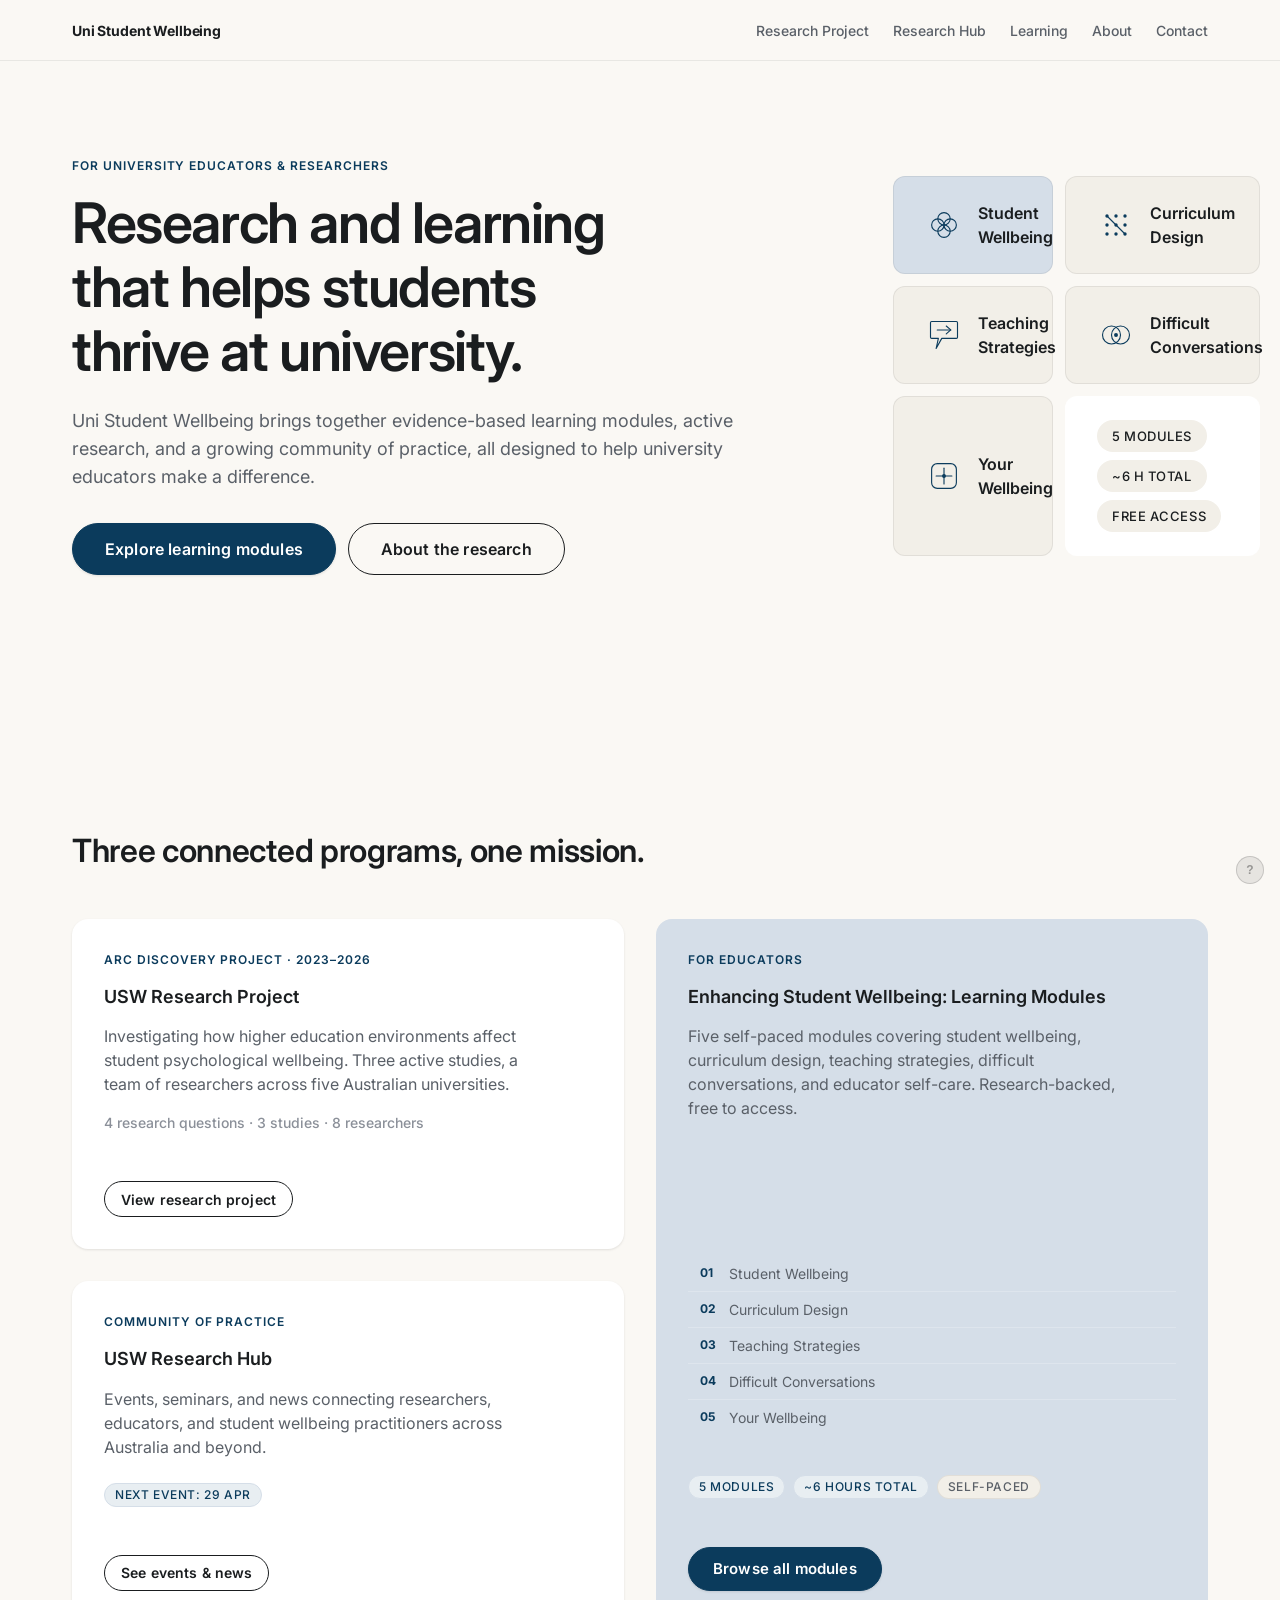
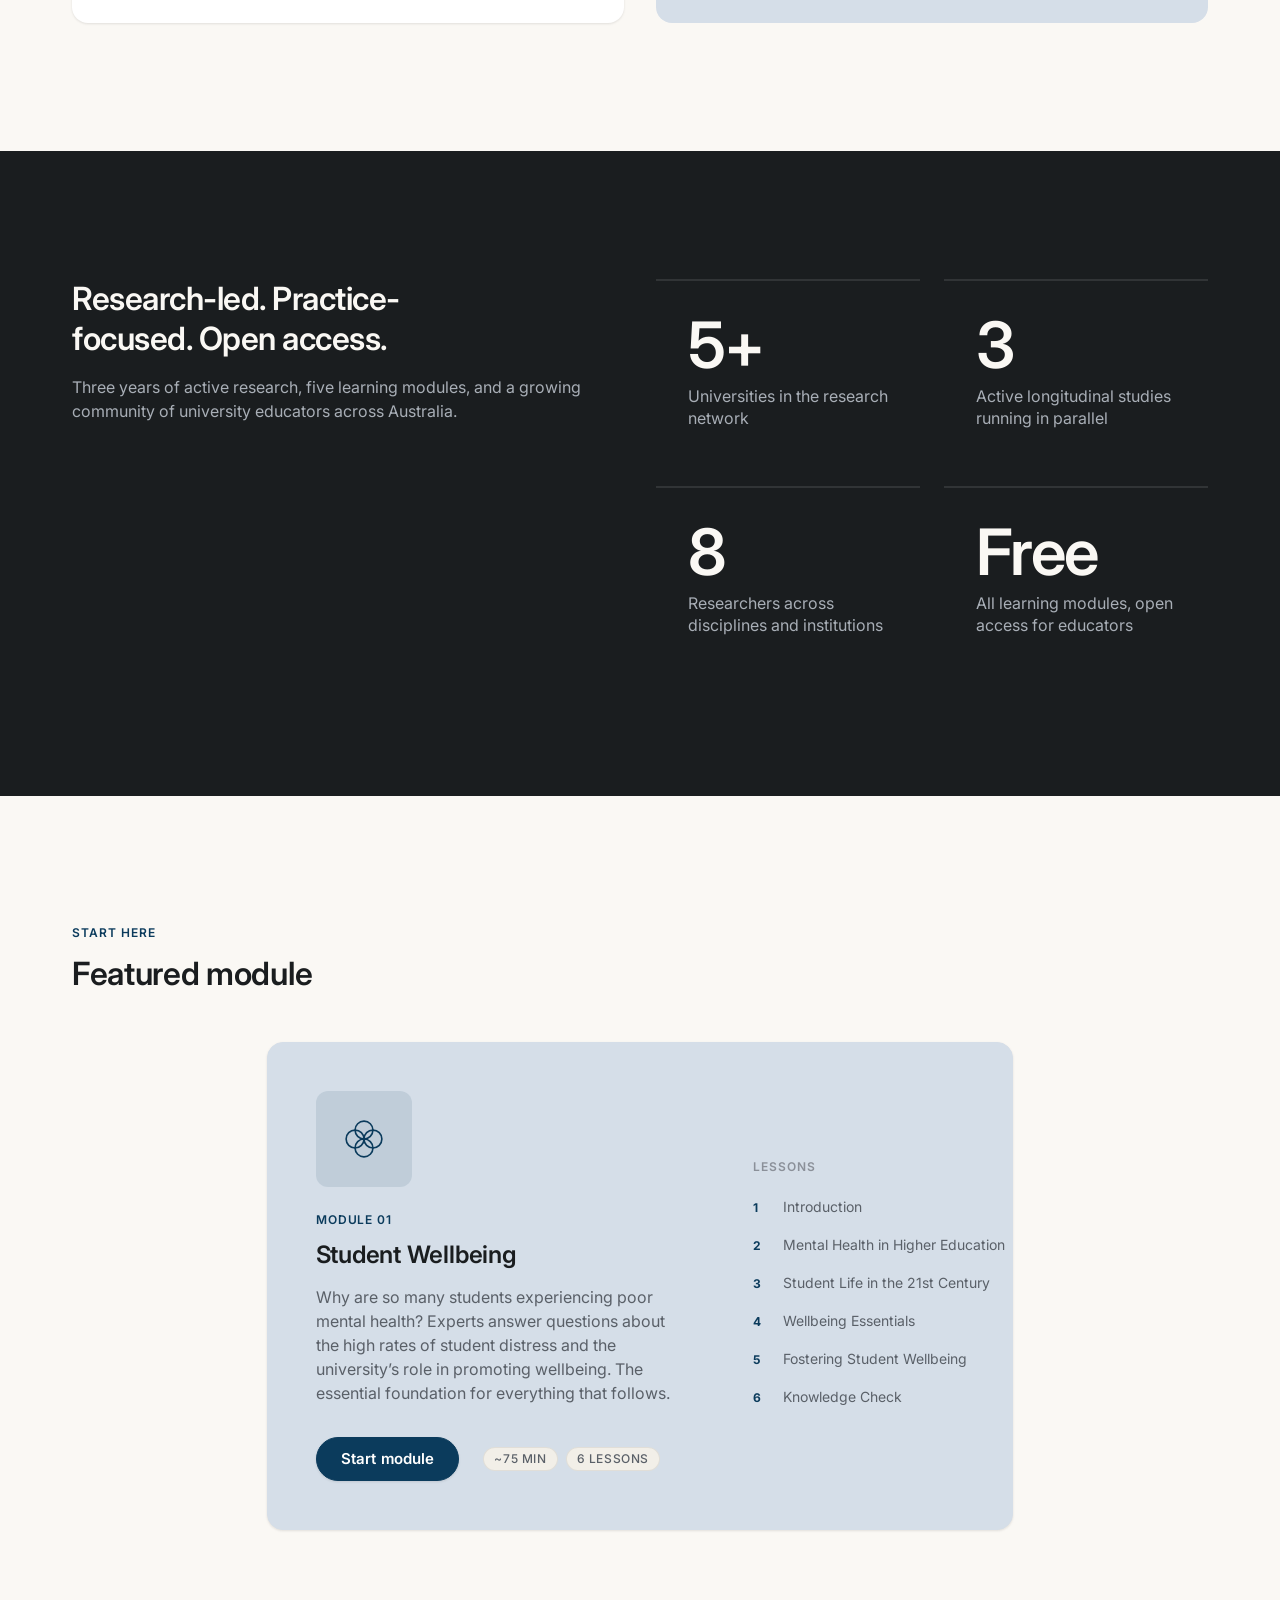
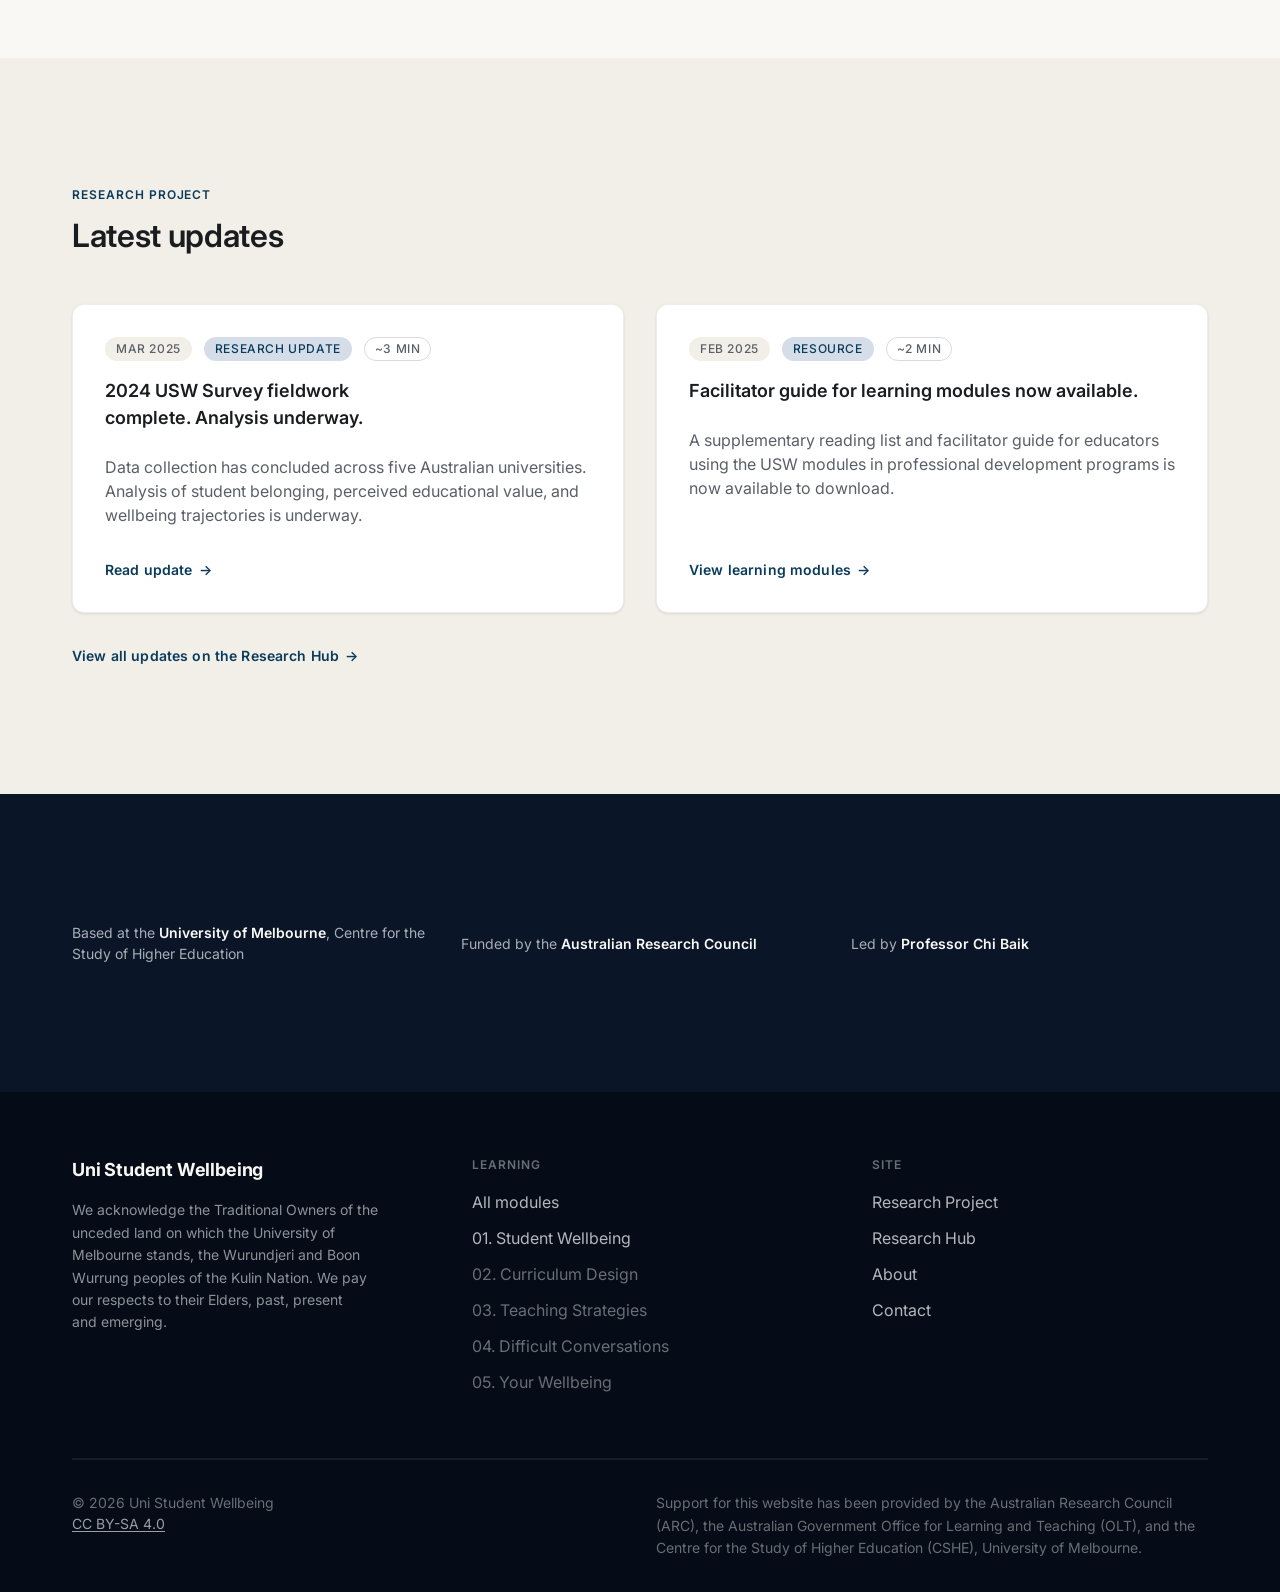
==== commit 8ffeafff: "Patch: spacing, pill consistency, column counts - Remove redundant homepage closing CTA section (kep" ====
--- a/index.html
+++ b/index.html
@@ -117,7 +117,7 @@
             Investigating how higher education environments affect student psychological wellbeing. Three active studies, a team of researchers across five Australian universities.
           </p>
           <p class="project-card-meta">4 research questions · 3 studies · 8 researchers</p>
-          <a href="research-project.html" class="btn btn-outlined btn--sm" style="align-self: flex-start; margin-top: var(--space-3);">View research project</a>
+          <a href="research-project.html" class="btn btn-outlined btn--sm" style="align-self: flex-start; margin-top: 32px;">View research project</a>
         </article>
 
         <article class="project-card project-card--research-hub" aria-labelledby="rh-title">
@@ -129,7 +129,7 @@
           <div class="chip-row" style="margin-top: var(--space-2);">
             <span class="chip chip-primary chip--sm">Next event: 29 Apr</span>
           </div>
-          <a href="research-hub.html" class="btn btn-outlined btn--sm" style="align-self: flex-start; margin-top: var(--space-3);">See events &amp; news</a>
+          <a href="research-hub.html" class="btn btn-outlined btn--sm" style="align-self: flex-start; margin-top: 32px;">See events &amp; news</a>
         </article>
 
         <article class="project-card project-card--learning" aria-labelledby="learn-title">
@@ -150,7 +150,7 @@
             <span class="chip chip-primary chip--sm">~6 hours total</span>
             <span class="chip chip-soft chip--sm">Self-paced</span>
           </div>
-          <a href="learning.html" class="btn btn-primary" style="align-self: flex-start; margin-top: var(--space-5);">Browse all modules</a>
+          <a href="learning.html" class="btn btn-primary" style="align-self: flex-start; margin-top: 32px;">Browse all modules</a>
         </article>
 
       </div>
@@ -287,30 +287,6 @@
         <p class="credibility-text">Based at the <strong>University of Melbourne</strong>, Centre for the Study of Higher Education</p>
         <p class="credibility-text">Funded by the <strong>Australian Research Council</strong></p>
         <p class="credibility-text">Led by <strong>Professor Chi Baik</strong></p>
-      </div>
-    </div>
-  </section>
-
-  <!-- ── Closing CTA (full-bleed tinted) ──────────────── -->
-  <section class="cta-section" aria-labelledby="cta-heading">
-    <div class="container">
-      <div class="cta-section-grid">
-        <div class="cta-section-text">
-          <span class="cta-overline">Get started</span>
-          <h2 id="cta-heading" class="cta-heading">The full program is free.</h2>
-          <p class="cta-body">Five modules. About six hours total. Self-paced. Start with Module 1 or jump to whichever topic is most relevant to your teaching.</p>
-        </div>
-        <div class="cta-section-actions">
-          <div class="cta-section-buttons">
-            <a href="module-1.html" class="btn btn-primary btn--lg">Start Module 1</a>
-            <a href="learning.html" class="btn btn-outlined btn--lg">Browse all modules</a>
-          </div>
-          <div class="cta-section-symbol" aria-hidden="true">
-            <svg viewBox="0 0 64 64" fill="none" stroke="currentColor" stroke-width="2" stroke-linecap="round" stroke-linejoin="round">
-              <circle cx="32" cy="21" r="11"/><circle cx="43" cy="32" r="11"/><circle cx="32" cy="43" r="11"/><circle cx="21" cy="32" r="11"/>
-            </svg>
-          </div>
-        </div>
       </div>
     </div>
   </section>
--- a/styles/components.css
+++ b/styles/components.css
@@ -149,6 +149,26 @@
 
 .btn:active { transform: translateY(0); }
 
+/* ── CTA spacing utilities ──────────────────────────────── */
+
+.cta-row {
+  display: flex;
+  align-items: center;
+  flex-wrap: wrap;
+  gap: 12px;                /* side-by-side CTA gap */
+  margin-top: 32px;          /* default: paragraph → CTA */
+}
+
+.cta-row--stack {
+  flex-direction: column;
+  align-items: flex-start;
+  gap: 16px;                 /* stacked CTA gap */
+}
+
+.cta-row--from-heading { margin-top: 24px; }   /* heading → CTA, no body */
+.cta-row--tight        { margin-top: 16px; }
+.cta-row--loose        { margin-top: 48px; }
+
 .btn-primary {
   background-color: var(--color-primary);
   color: var(--color-on-primary);
@@ -231,19 +251,20 @@
   font-weight: 500;
   letter-spacing: 0.04em;
   text-transform: uppercase;
-  padding: 0.375rem 0.875rem;
-  min-height: 2rem;        /* 32px */
+  padding: 0 14px;
+  height: 32px;
   border-radius: var(--radius-pill);
   border: 1.5px solid transparent;
   white-space: nowrap;
   line-height: 1;
+  box-sizing: border-box;
 }
 
 /* chip--sm: 24px, 10px px, 12px text */
 .chip--sm {
   font-size: 0.75rem;
-  padding: 0.1875rem 0.625rem;
-  min-height: 1.5rem;      /* 24px */
+  padding: 0 10px;
+  height: 24px;
   letter-spacing: 0.05em;
 }
 
@@ -251,8 +272,8 @@
 .chip--lg {
   font-size: var(--text-meta);
   font-weight: 600;
-  padding: 0.625rem 1.125rem;
-  min-height: 2.5rem;      /* 40px */
+  padding: 0 18px;
+  height: 40px;
   letter-spacing: 0.03em;
 }
 
@@ -432,13 +453,13 @@
   font-size: var(--text-body-lg);
   color: var(--color-ink-muted);
   line-height: calc(28 / 18);
-  margin-bottom: var(--space-8);
+  margin-bottom: 32px;        /* paragraph → CTA */
 }
 
 .hero-actions {
   display: flex;
   align-items: center;
-  gap: var(--space-3);
+  gap: 12px;                  /* side-by-side CTA gap */
   flex-wrap: wrap;
 }
 
@@ -600,12 +621,13 @@
   line-height: 1.5;
   flex: 1;
   max-width: 48ch;
+  margin-bottom: 32px;       /* paragraph → CTA */
 }
 
 .module-card-meta {
   display: flex;
   align-items: center;
-  gap: var(--space-2);
+  gap: 8px;
   flex-wrap: wrap;
 }
 
@@ -613,7 +635,7 @@
   display: flex;
   align-items: center;
   justify-content: space-between;
-  gap: var(--space-4);
+  gap: 12px;
   flex-wrap: wrap;
   margin-top: auto;
 }
@@ -680,14 +702,14 @@
 .feature-module-desc {
   font-size: var(--text-body);
   color: var(--color-ink-muted);
-  margin-bottom: var(--space-5);
+  margin-bottom: 32px;          /* paragraph → CTA */
   max-width: 56ch;
 }
 
 .feature-module-footer {
   display: flex;
   align-items: center;
-  gap: var(--space-5);
+  gap: 24px;
   flex-wrap: wrap;
 }
 
@@ -1305,8 +1327,8 @@
 
 .team-grid {
   display: grid;
-  grid-template-columns: repeat(3, 1fr);
-  gap: var(--space-4);
+  grid-template-columns: repeat(2, 1fr);
+  gap: 32px;
 }
 
 .team-card {
@@ -1819,13 +1841,18 @@
 }
 
 .audience-item {
-  padding: var(--space-3) var(--space-5);
+  display: inline-flex;
+  align-items: center;
+  height: 40px;
+  padding: 0 20px;
   background-color: var(--color-bg-soft);
   border: 1px solid var(--color-rule);
   border-radius: var(--radius-pill);
-  font-size: var(--text-body);
+  font-size: 0.9375rem;          /* 15px */
   font-weight: 500;
-  color: var(--color-ink);
+  line-height: 1;
+  color: var(--color-ink);
+  white-space: nowrap;
 }
 
 
@@ -1835,6 +1862,11 @@
   display: grid;
   gap: var(--space-5);
   max-width: 560px;
+}
+
+.contact-form > .btn {
+  margin-top: 16px;       /* fields gap is 24px; +16px = 32px field→button */
+  justify-self: start;
 }
 
 .form-field {
@@ -2610,13 +2642,13 @@
 /* ── Horizontal timeline bar (research-project hero) ────── */
 
 .timeline-bar {
-  padding: var(--card-p-default);
+  padding: 32px;
   background-color: var(--color-bg-soft);
   border-radius: var(--radius-xl);
   width: 100%;
   display: flex;
   flex-direction: column;
-  gap: var(--stack-sm);
+  gap: 32px;                 /* ARC chip → timeline row */
 }
 
 /* Quiet meta label — sits above the track row */
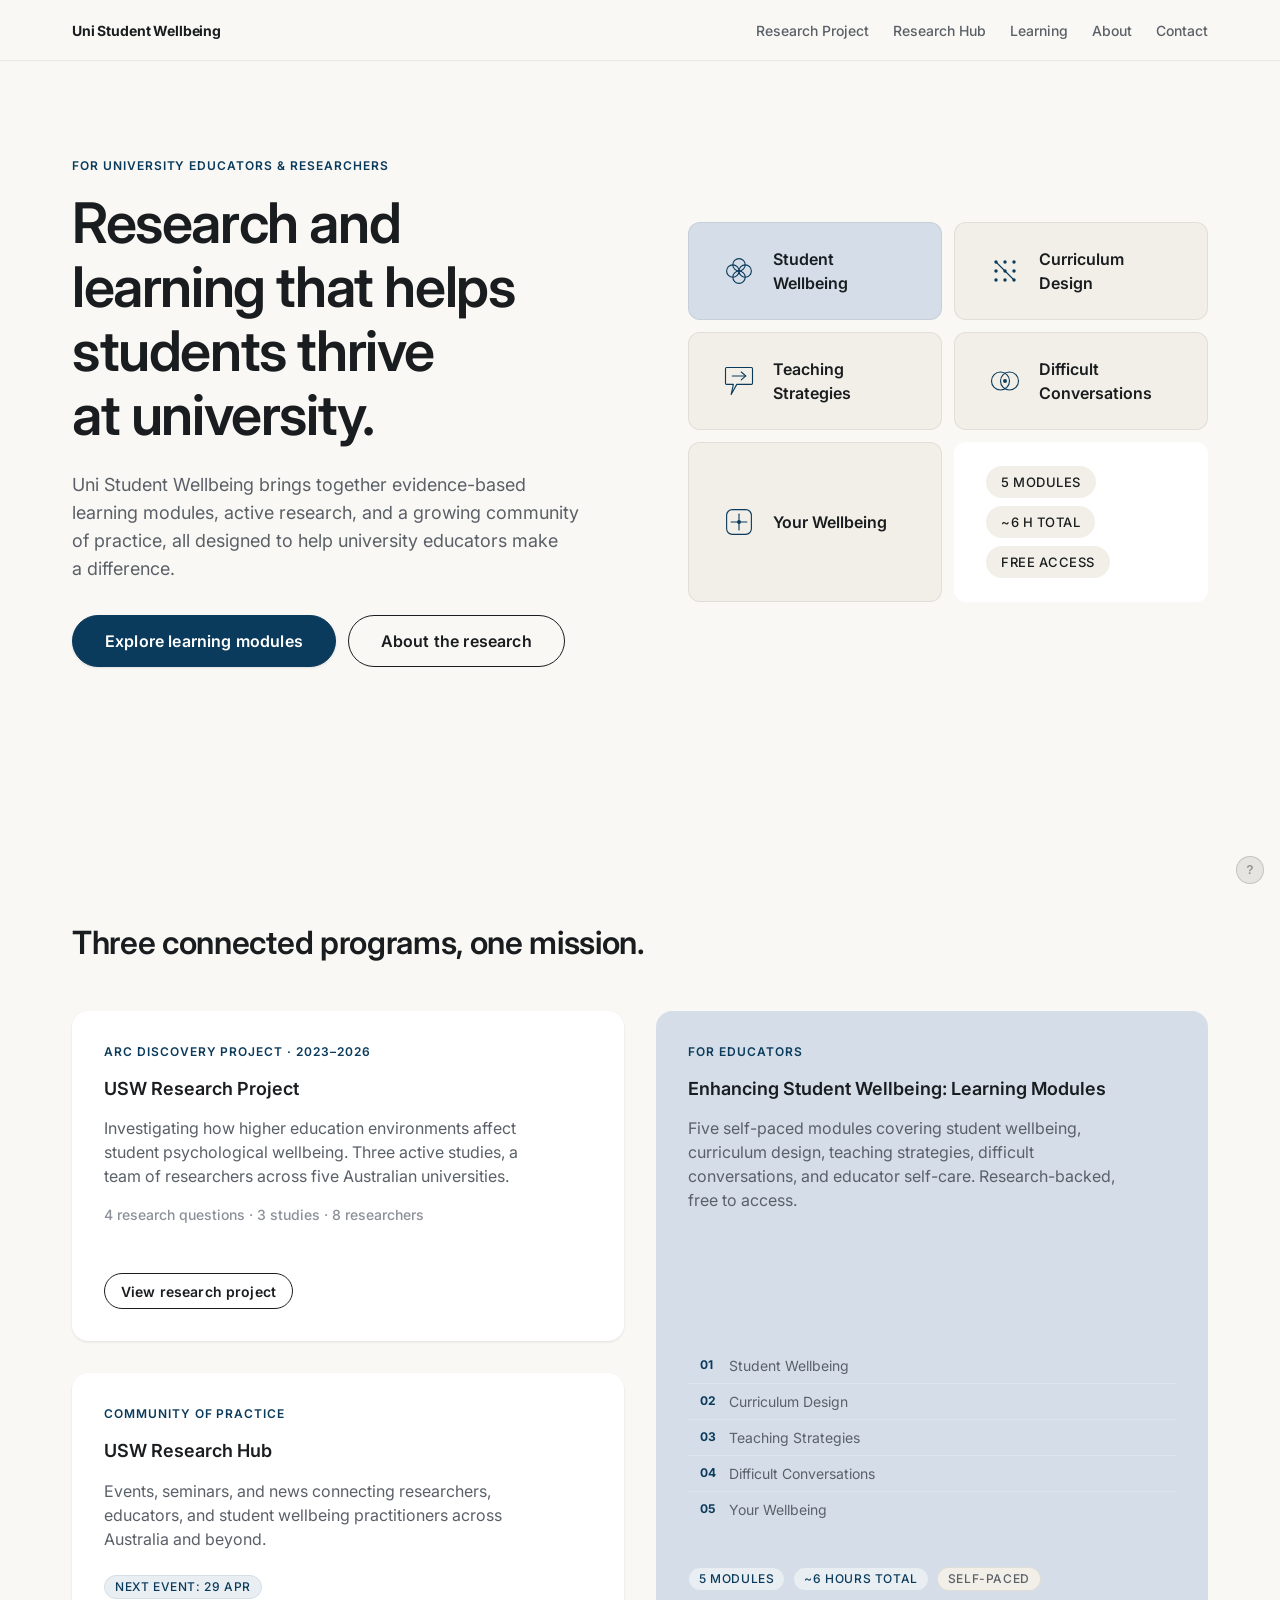
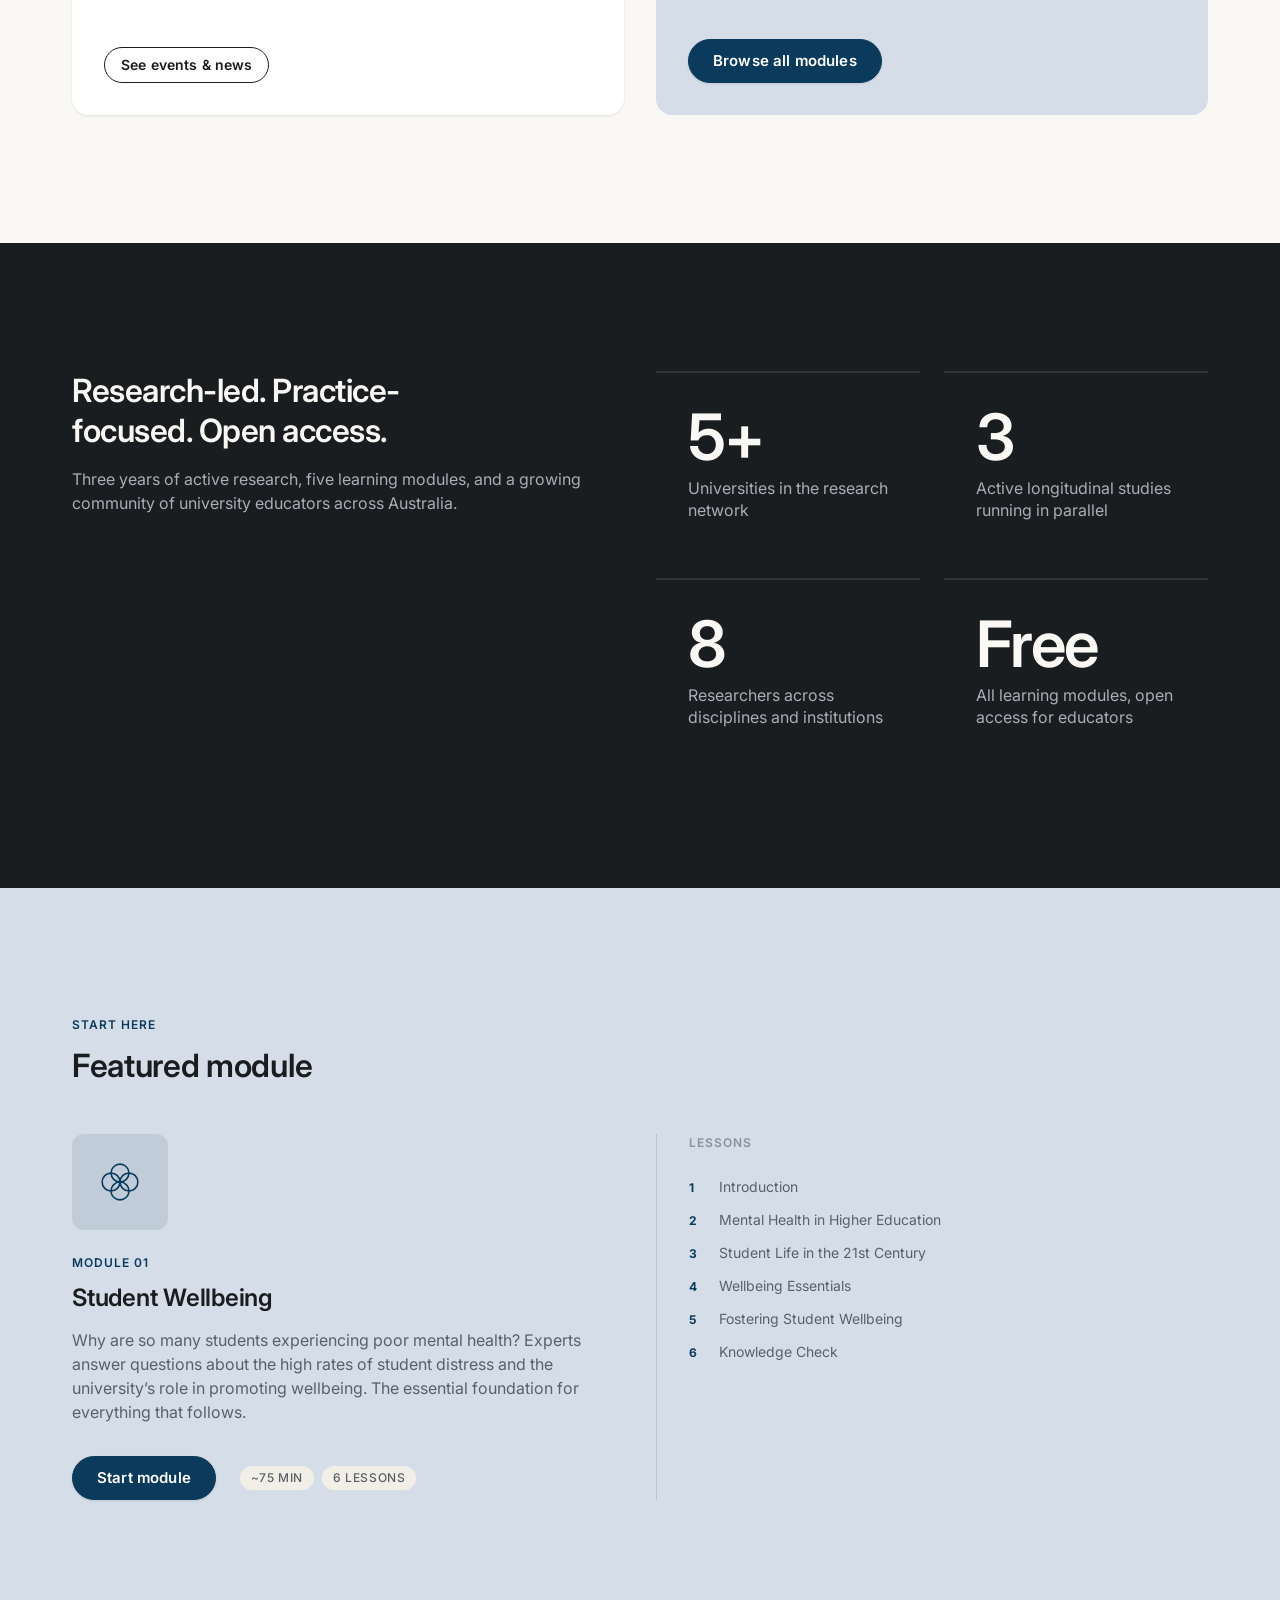
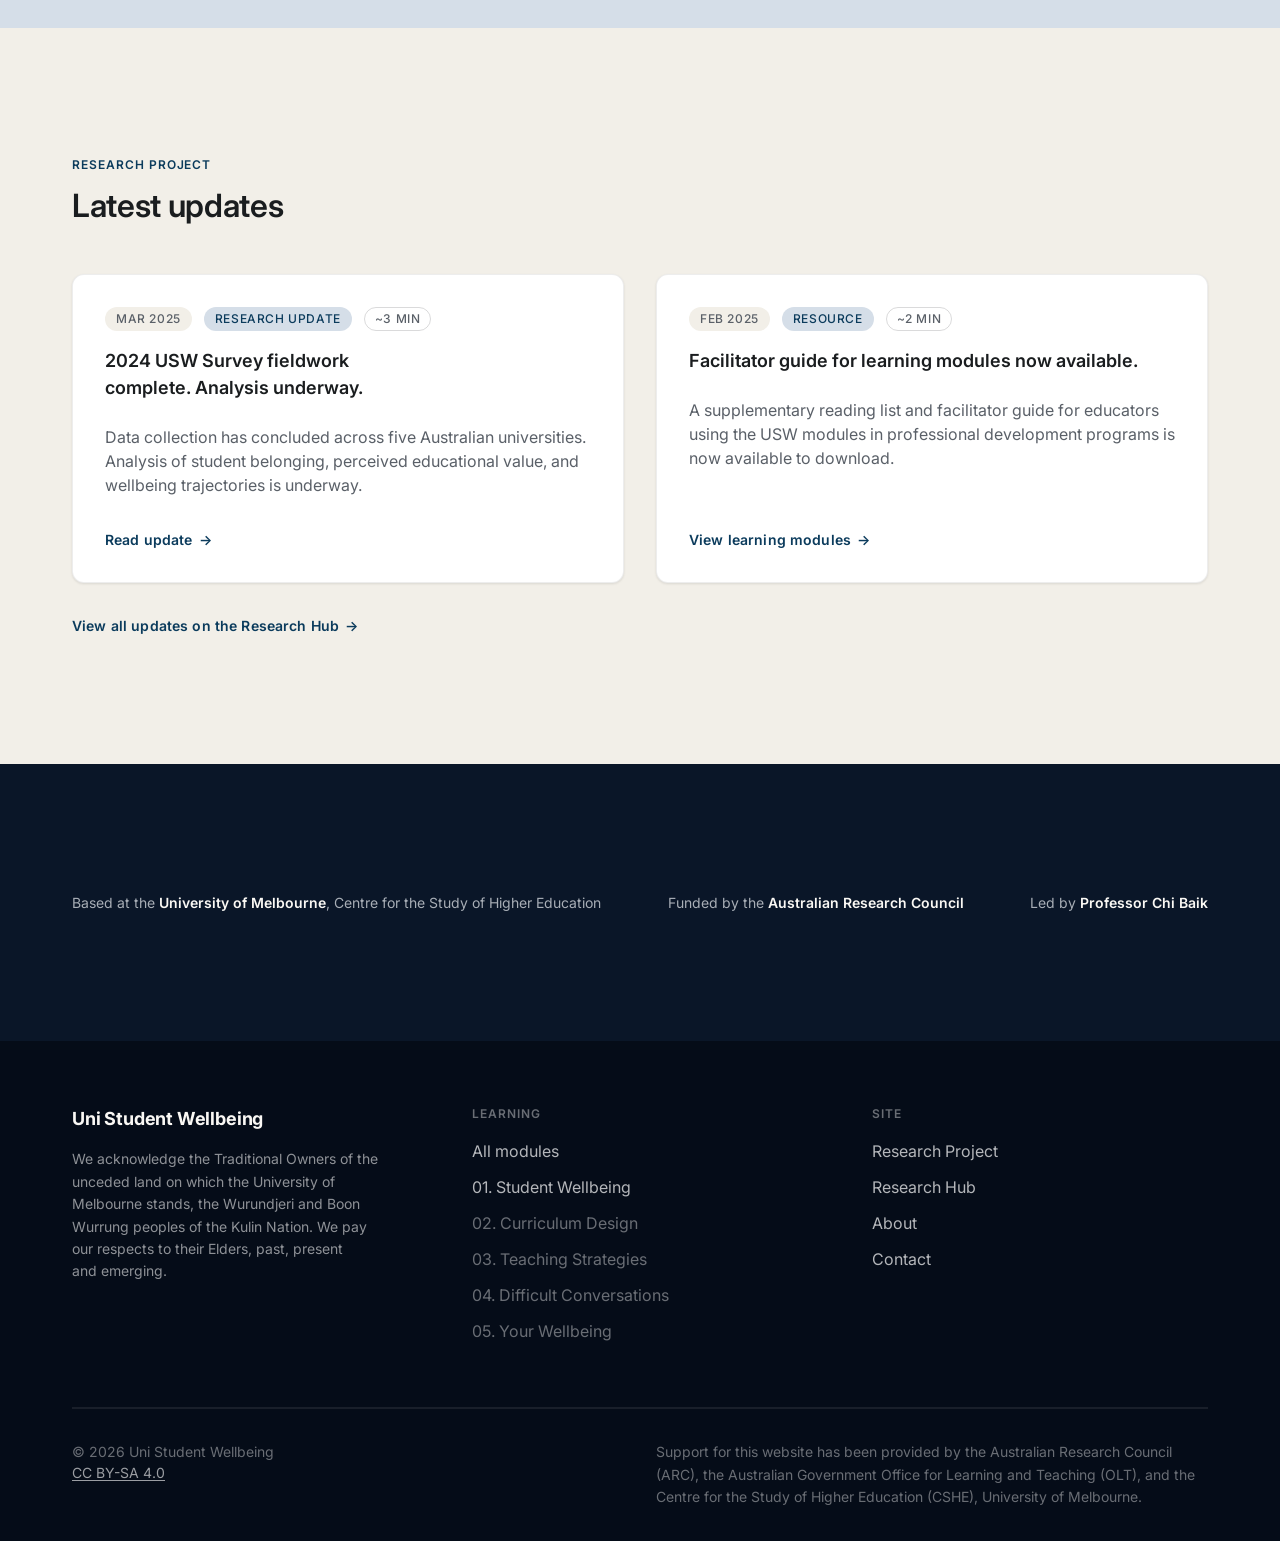
==== commit 64aca6e8: "Restructure Featured module as section pattern + grid alignment audit - Featured module is no longer" ====
--- a/index.html
+++ b/index.html
@@ -37,7 +37,7 @@
   <section class="hero" aria-labelledby="hero-heading">
     <div class="container grid hero-grid">
 
-      <div class="hero-left col-4">
+      <div class="hero-left col-3">
         <span class="hero-overline">For University Educators &amp; Researchers</span>
         <h1 id="hero-heading" class="text-display-lg">
           Research and learning that helps students thrive at university.
@@ -51,7 +51,7 @@
         </div>
       </div>
 
-      <div class="hero-right col-2" aria-hidden="true">
+      <div class="hero-right col-3" aria-hidden="true">
         <div class="module-symbol-cluster">
           <div class="symbol-tile" style="background-color: var(--color-primary-container);">
             <svg viewBox="0 0 64 64" fill="none" stroke="currentColor" stroke-width="2" stroke-linecap="round" stroke-linejoin="round">
@@ -190,7 +190,7 @@
   </section>
 
   <!-- ── Featured module ───────────────────────────────── -->
-  <section class="section" aria-labelledby="featured-heading">
+  <section class="section section--featured" aria-labelledby="featured-heading">
     <div class="container">
       <header class="section-header">
         <span class="overline">Start here</span>
@@ -198,43 +198,42 @@
       </header>
 
       <div class="grid">
-        <article class="feature-module" aria-labelledby="fm-title">
-          <div class="feature-module-left">
-            <div class="feature-module-symbol" aria-hidden="true">
-              <svg viewBox="0 0 64 64" fill="none" stroke="currentColor" stroke-width="2" stroke-linecap="round" stroke-linejoin="round">
-                <circle cx="32" cy="21" r="11"/>
-                <circle cx="43" cy="32" r="11"/>
-                <circle cx="32" cy="43" r="11"/>
-                <circle cx="21" cy="32" r="11"/>
-              </svg>
-            </div>
-            <div class="feature-module-body">
-              <span class="feature-module-eyebrow">Module 01</span>
-              <h3 id="fm-title" class="feature-module-title">Student Wellbeing</h3>
-              <p class="feature-module-desc">
-                Why are so many students experiencing poor mental health? Experts answer questions about the high rates of student distress and the university&rsquo;s role in promoting wellbeing. The essential foundation for everything that follows.
-              </p>
-              <div class="feature-module-footer">
-                <a href="module-1.html" class="btn btn-primary">Start module</a>
-                <div class="chip-row">
-                  <span class="chip chip-soft chip--sm">~75 min</span>
-                  <span class="chip chip-soft chip--sm">6 lessons</span>
-                </div>
+        <div class="feature-module-content" aria-labelledby="fm-title">
+          <div class="feature-module-symbol" aria-hidden="true">
+            <svg viewBox="0 0 64 64" fill="none" stroke="currentColor" stroke-width="2" stroke-linecap="round" stroke-linejoin="round">
+              <circle cx="32" cy="21" r="11"/>
+              <circle cx="43" cy="32" r="11"/>
+              <circle cx="32" cy="43" r="11"/>
+              <circle cx="21" cy="32" r="11"/>
+            </svg>
+          </div>
+          <div class="feature-module-body">
+            <span class="feature-module-eyebrow">Module 01</span>
+            <h3 id="fm-title" class="feature-module-title">Student Wellbeing</h3>
+            <p class="feature-module-desc">
+              Why are so many students experiencing poor mental health? Experts answer questions about the high rates of student distress and the university&rsquo;s role in promoting wellbeing. The essential foundation for everything that follows.
+            </p>
+            <div class="feature-module-footer">
+              <a href="module-1.html" class="btn btn-primary">Start module</a>
+              <div class="chip-row">
+                <span class="chip chip--sm chip--solid">~75 min</span>
+                <span class="chip chip--sm chip--solid">6 lessons</span>
               </div>
             </div>
           </div>
-          <div class="feature-module-lessons" aria-hidden="true">
-            <span class="feature-module-lessons-heading">Lessons</span>
-            <ol class="feature-lesson-list">
-              <li class="feature-lesson-item"><span class="feature-lesson-num">1</span>Introduction</li>
-              <li class="feature-lesson-item"><span class="feature-lesson-num">2</span>Mental Health in Higher Education</li>
-              <li class="feature-lesson-item"><span class="feature-lesson-num">3</span>Student Life in the 21st Century</li>
-              <li class="feature-lesson-item"><span class="feature-lesson-num">4</span>Wellbeing Essentials</li>
-              <li class="feature-lesson-item"><span class="feature-lesson-num">5</span>Fostering Student Wellbeing</li>
-              <li class="feature-lesson-item"><span class="feature-lesson-num">6</span>Knowledge Check</li>
-            </ol>
-          </div>
-        </article>
+        </div>
+
+        <div class="feature-module-lessons" aria-hidden="true">
+          <span class="feature-module-lessons-heading">Lessons</span>
+          <ol class="feature-lesson-list">
+            <li class="feature-lesson-item"><span class="feature-lesson-num">1</span>Introduction</li>
+            <li class="feature-lesson-item"><span class="feature-lesson-num">2</span>Mental Health in Higher Education</li>
+            <li class="feature-lesson-item"><span class="feature-lesson-num">3</span>Student Life in the 21st Century</li>
+            <li class="feature-lesson-item"><span class="feature-lesson-num">4</span>Wellbeing Essentials</li>
+            <li class="feature-lesson-item"><span class="feature-lesson-num">5</span>Fostering Student Wellbeing</li>
+            <li class="feature-lesson-item"><span class="feature-lesson-num">6</span>Knowledge Check</li>
+          </ol>
+        </div>
       </div>
 
     </div>
--- a/styles/base.css
+++ b/styles/base.css
@@ -169,6 +169,10 @@
 
 .section--soft {
   background-color: var(--color-bg-soft);
+}
+
+.section--featured {
+  background-color: var(--color-primary-container);
 }
 
 .section--tinted {
--- a/styles/components.css
+++ b/styles/components.css
@@ -641,25 +641,23 @@
 }
 
 
-/* ── Feature module card (homepage) ─────────────────────── */
-
-.feature-module {
-  grid-column: 2 / span 4;
-  background-color: var(--color-primary-container);
-  border-radius: var(--radius-xl);
-  padding: var(--card-p-spacious);
-  display: grid;
-  grid-template-columns: 55% 45%;
-  gap: var(--card-p-spacious);
-  align-items: start;
-  box-shadow: var(--elev-1);
-  border: 1px solid var(--color-primary-container);
-}
-
-.feature-module-left {
+/* ── Featured module section (homepage) ─────────────────── */
+
+.feature-module-content {
+  grid-column: span 3;
   display: flex;
   flex-direction: column;
-  gap: var(--stack-md);
+  gap: 24px;
+}
+
+.feature-module-lessons {
+  grid-column: span 3;
+  border-left: 1px solid rgba(11, 59, 92, 0.15);
+  padding-left: 32px;
+  align-self: stretch;
+  display: flex;
+  flex-direction: column;
+  justify-content: flex-start;
 }
 
 .feature-module-symbol {
@@ -702,7 +700,7 @@
 .feature-module-desc {
   font-size: var(--text-body);
   color: var(--color-ink-muted);
-  margin-bottom: 32px;          /* paragraph → CTA */
+  margin-bottom: 32px;
   max-width: 56ch;
 }
 
@@ -711,15 +709,6 @@
   align-items: center;
   gap: 24px;
   flex-wrap: wrap;
-}
-
-.feature-module-lessons {
-  border-left: 1px solid var(--color-primary-container);
-  padding-left: var(--space-6);
-  align-self: stretch;
-  display: flex;
-  flex-direction: column;
-  justify-content: center;
 }
 
 .feature-module-lessons-heading {
@@ -728,27 +717,22 @@
   letter-spacing: 0.08em;
   text-transform: uppercase;
   color: var(--color-ink-soft);
-  margin-bottom: var(--space-3);
+  margin-bottom: 24px;
   display: block;
 }
 
 .feature-lesson-list {
   display: grid;
-  gap: 0;
+  gap: 12px;
 }
 
 .feature-lesson-item {
   display: flex;
   align-items: baseline;
   gap: var(--space-3);
-  padding: var(--space-2) 0;
-  border-bottom: 1px solid var(--color-primary-container);
+  padding: 0;
   font-size: var(--text-label);
   color: var(--color-ink-muted);
-}
-
-.feature-lesson-item:last-child {
-  border-bottom: none;
 }
 
 .feature-lesson-num {
@@ -763,11 +747,12 @@
 /* ── Research update card ────────────────────────────────── */
 
 .update-card {
+  width: 100%;
   background-color: var(--color-card);
   border: 1px solid var(--color-rule);
   border-radius: var(--radius-lg);
   box-shadow: var(--elev-1);
-  padding: var(--card-p-default);
+  padding: 32px;
   display: flex;
   flex-direction: column;
   gap: var(--stack-sm);
@@ -896,10 +881,11 @@
 }
 
 .credibility-inner {
-  display: grid;
-  grid-template-columns: repeat(3, 1fr);
+  display: flex;
+  align-items: center;
+  justify-content: space-between;
+  flex-wrap: wrap;
   gap: var(--grid-gutter);
-  align-items: center;
 }
 
 .credibility-text {
@@ -1332,13 +1318,15 @@
 }
 
 .team-card {
-  display: flex;
-  gap: var(--stack-sm);
+  width: 100%;
+  display: flex;
+  gap: var(--stack-md);
   align-items: flex-start;
-  padding: var(--card-p-compact);
-  background-color: var(--color-bg);
+  padding: 32px;
+  background-color: var(--color-card);
   border: 1px solid var(--color-rule);
   border-radius: var(--radius-lg);
+  box-shadow: var(--elev-1);
   align-self: stretch;
 }
 
@@ -1385,41 +1373,63 @@
 
 /* ── Publication cards ──────────────────────────────────── */
 
-.publications-list {
-  display: grid;
-  gap: var(--space-4);
+.publications-grid {
+  display: grid;
+  grid-template-columns: repeat(2, 1fr);
+  gap: 32px;
+  align-items: stretch;
 }
 
 .publication-card {
-  display: grid;
-  grid-template-columns: auto 1fr;
-  gap: var(--stack-md);
-  align-items: start;
-  padding: var(--card-p-compact);
-  background-color: var(--color-bg-soft);
-  border-radius: var(--radius-md);
-}
-
-.publication-year {
-  font-size: var(--text-overline);
-  font-weight: 600;
-  letter-spacing: 0.08em;
-  text-transform: uppercase;
-  color: var(--color-ink-soft);
-  padding-top: 0.15em;
-  white-space: nowrap;
-}
-
-.publication-title {
-  font-size: var(--text-body);
-  font-weight: 600;
-  color: var(--color-ink);
-  margin-bottom: var(--space-1);
-}
-
-.publication-authors {
-  font-size: var(--text-label);
-  color: var(--color-ink-muted);
+  display: flex;
+  flex-direction: column;
+  width: 100%;
+  padding: 32px;
+  background-color: var(--color-card);
+  border: 1px solid var(--color-rule);
+  border-radius: var(--radius-lg);
+  box-shadow: var(--elev-1);
+  transition: transform var(--duration-base) var(--ease-out),
+              box-shadow var(--duration-base) var(--ease-out),
+              border-color var(--duration-base) var(--ease-out);
+}
+
+.publication-card:hover {
+  transform: translateY(-2px);
+  box-shadow: var(--elev-2);
+  border-color: var(--color-rule-hover);
+}
+
+.publication-card-meta {
+  display: flex;
+  gap: 8px;
+  flex-wrap: wrap;
+  margin-bottom: 16px;
+}
+
+.publication-card-title {
+  font-size: var(--text-headline-md);
+  font-weight: 600;
+  letter-spacing: -0.01em;
+  color: var(--color-ink);
+  line-height: 1.3;
+  margin-bottom: 12px;
+}
+
+.publication-card-cite {
+  font-size: var(--text-meta);
+  color: var(--color-ink-muted);
+  line-height: 1.5;
+  margin-bottom: 16px;
+}
+
+.publication-card-cta {
+  margin-top: auto;
+  align-self: flex-start;
+}
+
+@media (max-width: 768px) {
+  .publications-grid { grid-template-columns: 1fr; gap: 20px; }
 }
 
 
@@ -1592,15 +1602,15 @@
   grid-template-columns: 2.5rem 1fr auto;
   gap: var(--space-4);
   align-items: center;
-  padding: var(--space-5) var(--space-4);
+  padding: 16px 0;
   border-bottom: 1px solid var(--color-rule);
   border-radius: 0;
   text-decoration: none;
   transition: background-color var(--duration-fast) var(--ease-emphasized);
 }
 
-.contents-row:hover {
-  background-color: var(--color-bg-soft);
+.contents-row:hover .contents-title {
+  color: var(--color-primary);
 }
 
 .contents-index {
@@ -1708,27 +1718,37 @@
 .related-grid {
   display: grid;
   grid-template-columns: repeat(4, 1fr);
-  gap: var(--space-4);
+  gap: 24px;
 }
 
 .related-card {
-  padding: var(--card-p-default);
+  width: 100%;
+  padding: 32px;
+  background-color: var(--color-card);
   border-radius: var(--radius-lg);
   border: 1px solid var(--color-rule);
   box-shadow: var(--elev-1);
   text-decoration: none;
   display: flex;
   flex-direction: column;
-  gap: var(--space-3);
-  transition: transform var(--duration-base) var(--ease-emphasized),
-              box-shadow var(--duration-base) var(--ease-emphasized),
-              background-color var(--duration-fast) var(--ease-emphasized);
-}
-
-.related-card:hover {
+  gap: 12px;
+  transition: transform var(--duration-base) var(--ease-out),
+              box-shadow var(--duration-base) var(--ease-out),
+              border-color var(--duration-base) var(--ease-out);
+}
+
+.related-card svg {
+  width: 40px;
+  height: 40px;
+  color: var(--color-primary);
+  flex-shrink: 0;
+  margin-bottom: 8px;
+}
+
+a.related-card:hover {
   transform: translateY(-2px);
   box-shadow: var(--elev-2);
-  background-color: var(--color-bg-soft);
+  border-color: var(--color-rule-hover);
 }
 
 .related-card-number {
@@ -1736,11 +1756,11 @@
   font-weight: 600;
   letter-spacing: 0.08em;
   text-transform: uppercase;
-  color: var(--color-primary);
+  color: var(--color-ink-soft);
 }
 
 .related-card-title {
-  font-size: var(--text-body);
+  font-size: var(--text-title);
   font-weight: 600;
   color: var(--color-ink);
   line-height: 1.3;
@@ -2902,7 +2922,9 @@
   .studies-grid { grid-template-columns: 1fr; }
   .footer-top { grid-template-columns: 1fr 1fr; }
   .footer-brand { grid-column: 1 / -1; }
-  .feature-module { grid-column: 1 / -1; }
+  .feature-module-content,
+  .feature-module-lessons { grid-column: 1 / -1; }
+  .feature-module-lessons { border-left: none; padding-left: 0; }
   .subscribe-grid { grid-template-columns: 1fr; gap: var(--stack-lg); }
   .hero-stat-trio { max-width: 480px; }
   .timeline-bar-track-row { gap: 0; }
@@ -2978,10 +3000,6 @@
     gap: var(--space-6);
   }
 
-  .feature-module {
-    grid-template-columns: 1fr;
-    grid-column: 1 / -1;
-  }
   .feature-module-lessons { display: none; }
 
   .credibility-inner { grid-template-columns: 1fr; gap: var(--stack-lg); }
@@ -3009,7 +3027,6 @@
 
   .hero-actions { flex-direction: column; align-items: flex-start; }
 
-  .feature-module { padding: var(--card-p-compact); }
 
   .subscribe-block { padding: var(--stack-xl) var(--stack-md); }
 
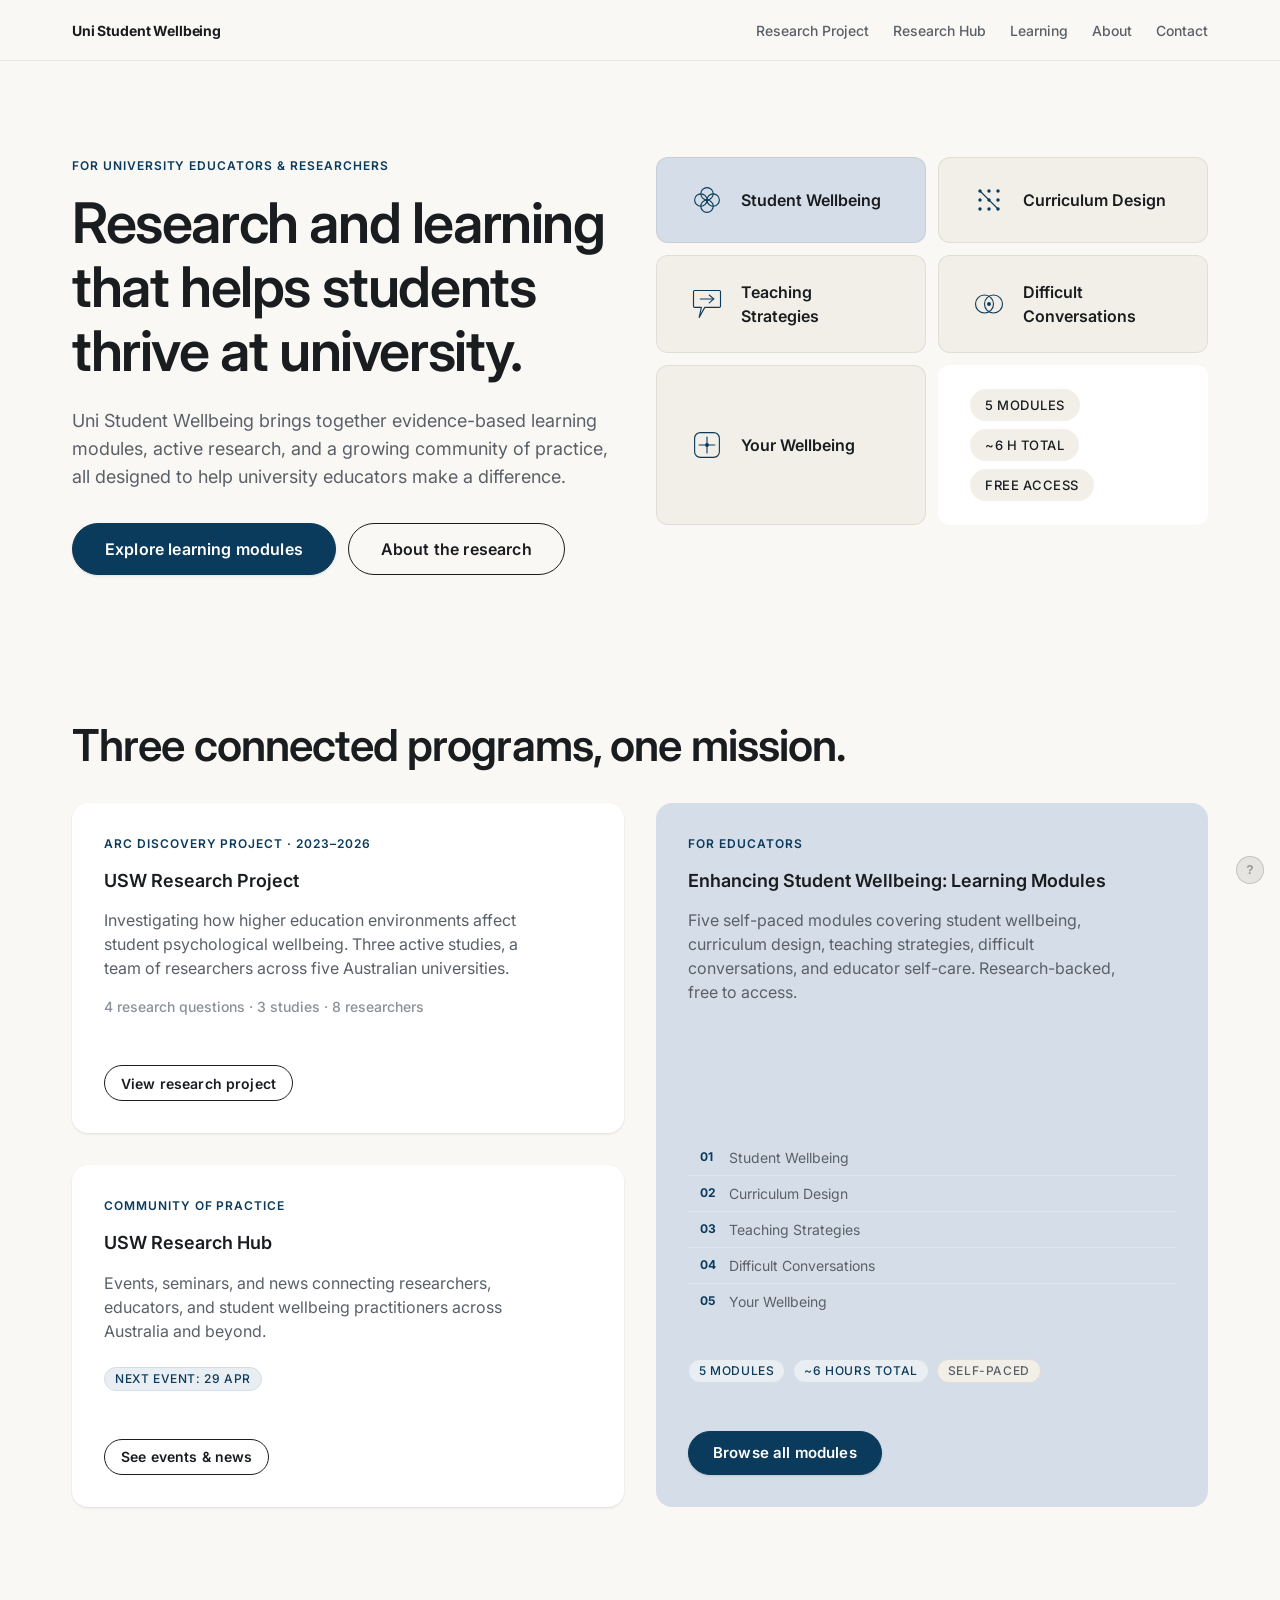
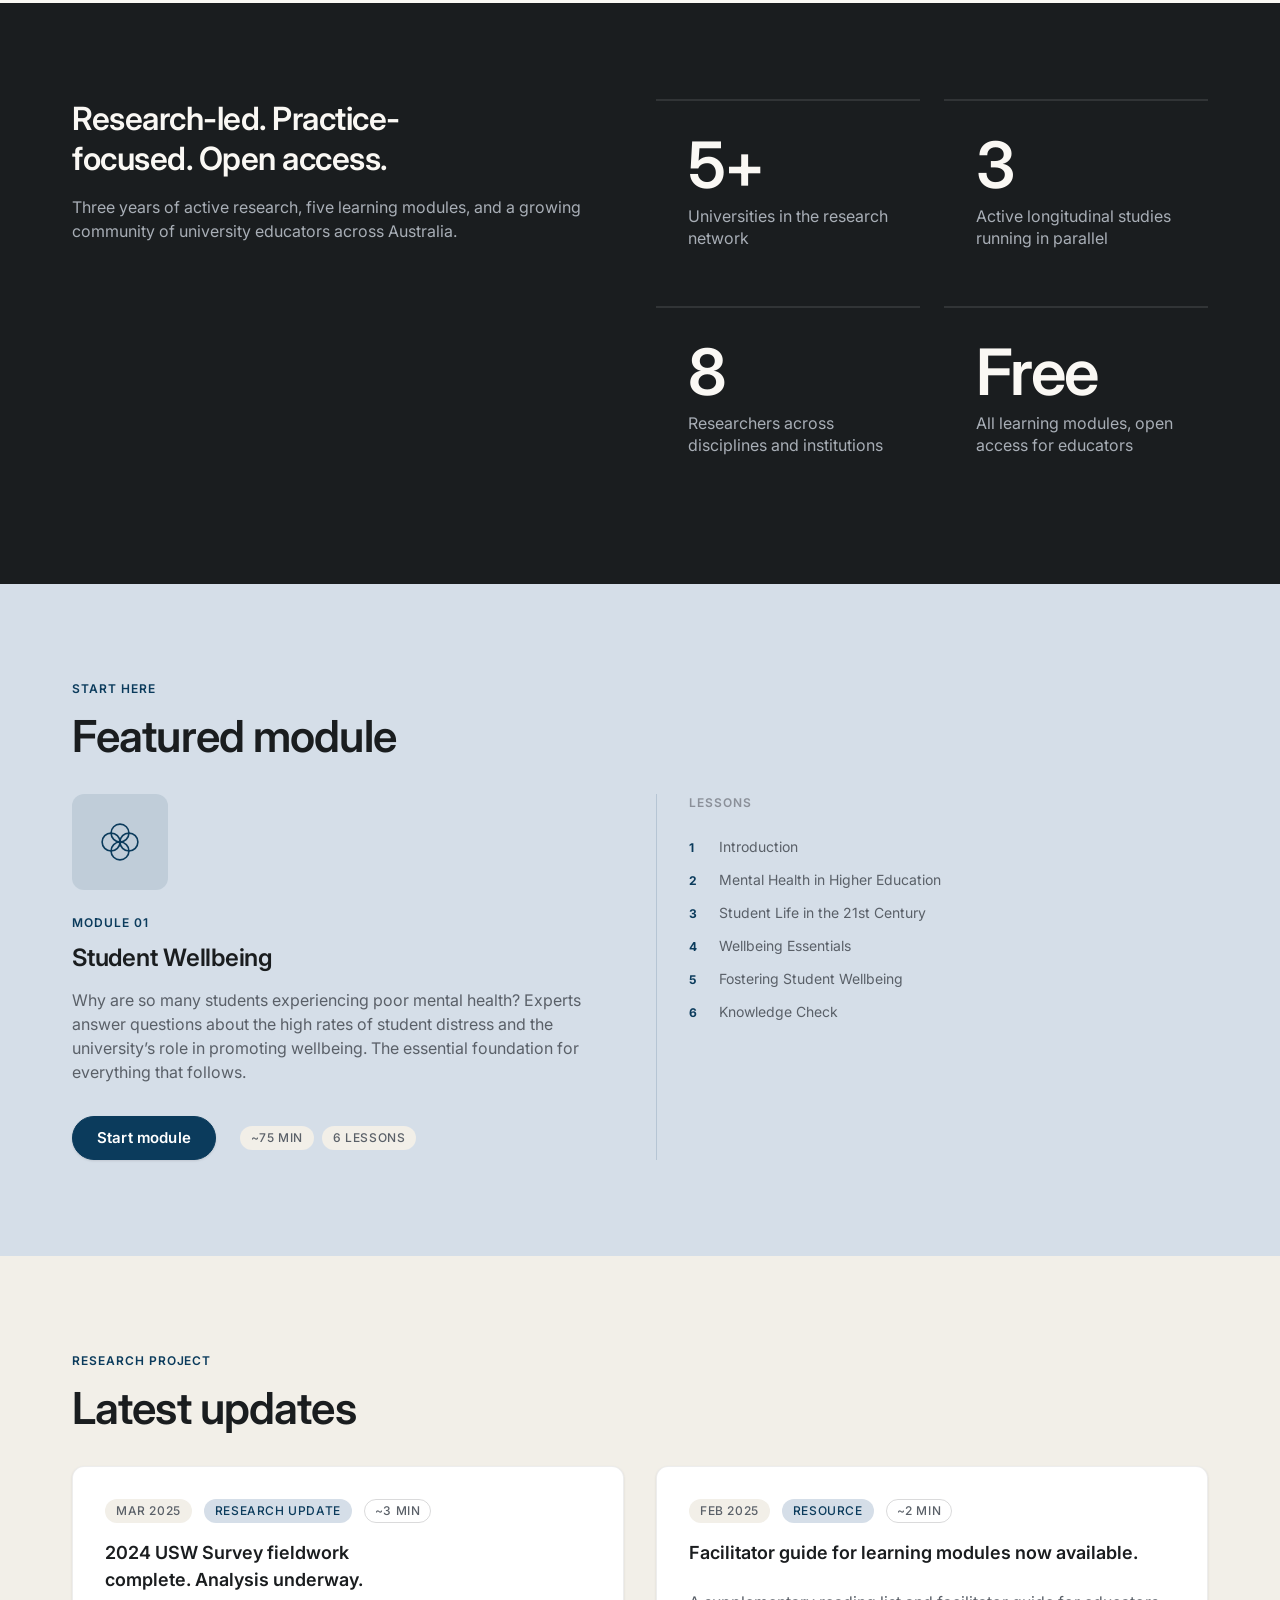
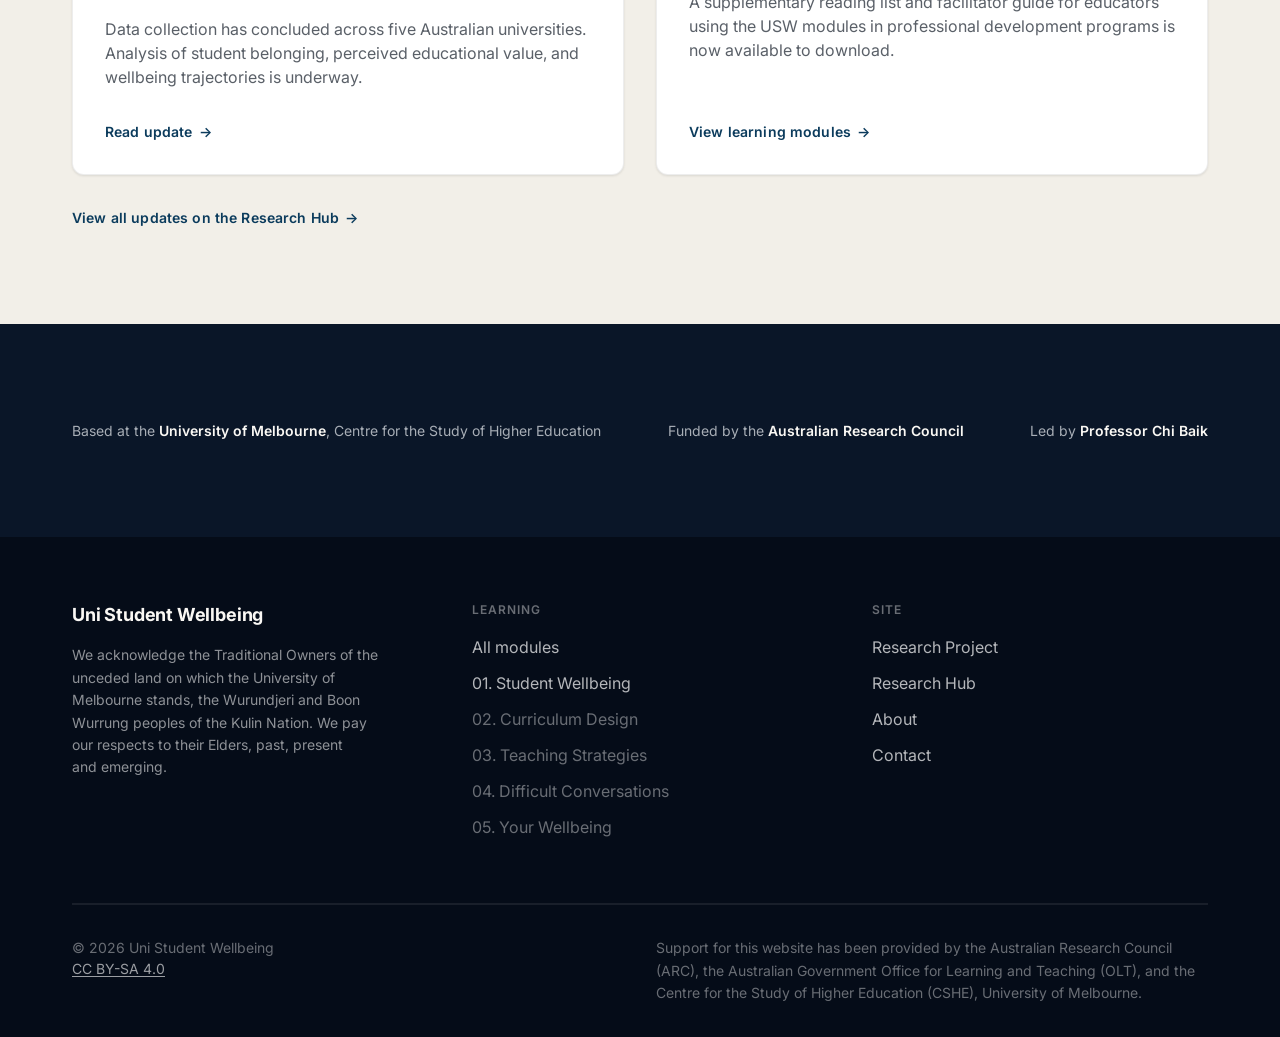
==== commit f64c8667: "Pass 3: hero pattern unification + section heading hierarchy Heroes (all 7 pages now 2-col asymmetri" ====
--- a/index.html
+++ b/index.html
@@ -105,7 +105,7 @@
   <section class="section" aria-labelledby="projects-heading">
     <div class="container">
       <header class="section-header">
-        <h2 id="projects-heading" class="text-headline-md">Three connected programs, one mission.</h2>
+        <h2 id="projects-heading" class="text-display-md">Three connected programs, one mission.</h2>
       </header>
 
       <div class="project-router">
--- a/styles/tokens.css
+++ b/styles/tokens.css
@@ -74,9 +74,9 @@
   --space-16: 8rem;      /* 128px */
 
   /* ── Section vertical rhythm ─────────────────────────── */
-  --section-y-sm: 4rem;     /*  64px — tight sections          */
-  --section-y-md: 6rem;     /*  96px — default sections        */
-  --section-y-lg: 8rem;     /* 128px — hero-to-content only    */
+  --section-y-sm: 4rem;     /*  64px — tight / low-density sections */
+  --section-y-md: 6rem;     /*  96px — default sections             */
+  --section-y-lg: 7rem;     /* 112px — hero presence                */
 
   /* ── Component stacking ──────────────────────────────── */
   --stack-xs: 0.5rem;       /*  8px */
@@ -122,6 +122,6 @@
   --grid-gutter-mobile: 1.25rem;   /* 20px */
 
   /* ── Section rhythm (canonical) ──────────────────────── */
-  --section-y:          8rem;       /* 128px — full sections */
-  --section-y-mobile:   5rem;       /* 80px */
+  --section-y:          6rem;       /* 96px — default sections */
+  --section-y-mobile:   4rem;       /* 64px */
 }
--- a/styles/base.css
+++ b/styles/base.css
@@ -161,6 +161,11 @@
 .section--sm {
   padding-block: var(--section-y-sm);
 }
+
+/* When a section follows a hero, collapse its top padding so the
+   combined hero-bottom + section-top gap reads as ~96px on desktop. */
+.hero + .section          { padding-top: 32px; }
+.hero + .section--sm      { padding-top: 0; }
 
 .section--dark {
   background-color: var(--color-surface-dark);
@@ -331,10 +336,10 @@
 /* Mobile (≤768px) */
 @media (max-width: 768px) {
   :root {
-    --section-y:    var(--section-y-mobile);  /* 80px */
-    --section-y-sm: 3rem;   /* 48px */
-    --section-y-md: 4rem;   /* 64px */
-    --section-y-lg: 5rem;   /* 80px */
+    --section-y:    var(--section-y-mobile);  /* 64px */
+    --section-y-sm: 2.5rem;  /* 40px */
+    --section-y-md: 4rem;    /* 64px */
+    --section-y-lg: 4.5rem;  /* 72px */
   }
   .text-display-lg {
     font-size: 2.5rem;       /* 40px */
@@ -355,8 +360,8 @@
   :root {
     --container-px-desktop: var(--container-px-mobile);  /* 20px */
     --container-padding:    var(--container-px-mobile);
-    --section-y-sm: 2.5rem;  /* 40px */
-    --section-y-md: 3.5rem;  /* 56px */
+    --section-y-sm: 2rem;    /* 32px */
+    --section-y-md: 3rem;    /* 48px */
   }
   .text-display-lg {
     font-size: 2rem;
--- a/styles/components.css
+++ b/styles/components.css
@@ -388,15 +388,28 @@
 /* ── Section header ─────────────────────────────────────── */
 
 .section-header {
-  margin-bottom: var(--space-8);
+  margin-bottom: 32px;            /* heading → first content row */
 }
 
 .section-header h2 {
-  font-size: var(--text-headline-lg);
-  line-height: 1.25;
-  letter-spacing: -0.01em;
-  font-weight: 600;
-  margin-bottom: var(--space-3);
+  font-family: var(--font-display);
+  font-size: var(--text-display-md);   /* 44px */
+  line-height: 1.182;
+  letter-spacing: -0.02em;
+  font-weight: 600;
+  margin-bottom: 16px;                  /* heading → lead */
+  text-wrap: balance;
+}
+
+@media (max-width: 768px) {
+  .section-header h2 {
+    font-size: 1.875rem;                /* 30px on mobile */
+    letter-spacing: -0.015em;
+  }
+}
+
+.section-header .overline {
+  margin-bottom: 12px;
 }
 
 .section-header .lead {
@@ -410,7 +423,7 @@
 
 .hero {
   position: relative;
-  padding-block: var(--section-y-md) var(--section-y-lg);
+  padding-block: var(--section-y-md) var(--section-y-lg);  /* 96 / 112 */
   background-color: var(--color-bg);
 }
 
@@ -421,8 +434,8 @@
 }
 
 .hero-grid {
-  gap: var(--space-12);
-  align-items: center;
+  gap: var(--grid-gutter);
+  align-items: start;
 }
 
 .hero-left {}
@@ -464,7 +477,7 @@
 }
 
 .hero--sm {
-  padding-block: var(--section-y-sm);
+  padding-block: var(--section-y-lg) var(--section-y-sm);   /* 112 / 64 */
 }
 
 
@@ -582,6 +595,28 @@
   color: var(--color-primary);
   flex-shrink: 0;
   transition: transform 300ms var(--ease-out);
+}
+
+.module-card-icon {
+  width: 64px;
+  height: 64px;
+  background-color: rgba(11, 59, 92, 0.08);
+  border-radius: 12px;
+  display: flex;
+  align-items: center;
+  justify-content: center;
+  flex-shrink: 0;
+  color: var(--color-primary);
+  transition: transform 300ms var(--ease-out);
+}
+
+.module-card-icon svg {
+  width: 36px;
+  height: 36px;
+}
+
+.module-card:hover .module-card-icon {
+  transform: scale(1.05);
 }
 
 a.module-card:hover .module-card-symbol,
@@ -1023,6 +1058,18 @@
   display: grid;
   grid-template-columns: 1fr 1fr;
   gap: var(--space-5);
+}
+
+.news-feed--3col {
+  grid-template-columns: repeat(3, 1fr);
+  gap: 24px;
+}
+
+@media (max-width: 1024px) {
+  .news-feed--3col { grid-template-columns: repeat(2, 1fr); }
+}
+@media (max-width: 600px) {
+  .news-feed--3col { grid-template-columns: 1fr; }
 }
 
 .news-item {
@@ -1315,6 +1362,18 @@
   display: grid;
   grid-template-columns: repeat(2, 1fr);
   gap: 32px;
+}
+
+.team-grid--3col {
+  grid-template-columns: repeat(3, 1fr);
+  gap: 24px;
+}
+
+@media (max-width: 1024px) {
+  .team-grid--3col { grid-template-columns: repeat(2, 1fr); }
+}
+@media (max-width: 600px) {
+  .team-grid--3col { grid-template-columns: 1fr; }
 }
 
 .team-card {
@@ -2597,35 +2656,35 @@
 .hero-stat-layout {
   display: flex;
   flex-direction: column;
-  gap: var(--stack-sm);
+  gap: 12px;
   width: 100%;
 }
 
 .hero-stat-hero-block {
-  background-color: var(--color-primary-container);
-  border-radius: var(--radius-xl);
-  padding: var(--card-p-default);
-  flex: 1;
+  background-color: var(--color-bg-soft);
+  border: 1px solid var(--color-rule);
+  border-radius: 12px;
+  padding: 32px;
 }
 
 .hero-stat-big {
   display: block;
-  font-size: clamp(2.5rem, 5vw, 3.5rem);
-  font-weight: 700;
-  color: var(--color-primary);
+  font-size: clamp(2.75rem, 5vw, 3.75rem);
+  font-weight: 600;
+  color: var(--color-ink);
   letter-spacing: -0.03em;
   line-height: 1;
-  margin-bottom: var(--stack-xs);
+  margin-bottom: 12px;
 }
 
 .hero-stat-hero-label {
   font-size: var(--text-body);
   color: var(--color-ink-muted);
-  margin-bottom: var(--stack-sm);
+  margin-bottom: 12px;
 }
 
 .hero-stat-sub-label {
-  font-size: var(--text-label);
+  font-size: var(--text-meta);
   font-weight: 500;
   color: var(--color-ink-soft);
 }
@@ -2633,29 +2692,40 @@
 .hero-stat-trio {
   display: grid;
   grid-template-columns: repeat(3, 1fr);
-  gap: var(--stack-xs);
+  gap: 12px;
 }
 
 .hero-stat-trio-item {
   background-color: var(--color-bg-soft);
-  border-radius: var(--radius-lg);
-  padding: var(--stack-sm) var(--card-p-compact);
-  text-align: center;
+  border: 1px solid var(--color-rule);
+  border-radius: 12px;
+  padding: 24px;
+  display: flex;
+  flex-direction: column;
+  gap: 12px;
+  text-align: left;
 }
 
 .hero-stat-trio-value {
   display: block;
-  font-size: var(--text-label);
-  font-weight: 700;
-  color: var(--color-primary);
-  margin-bottom: 2px;
+  font-size: 1.75rem;          /* 28px */
+  font-weight: 600;
+  color: var(--color-ink);
+  letter-spacing: -0.02em;
+  line-height: 1;
 }
 
 .hero-stat-trio-label {
-  font-size: var(--text-overline);
-  color: var(--color-ink-soft);
-  text-transform: uppercase;
-  letter-spacing: 0.06em;
+  font-size: var(--text-meta);    /* 14px */
+  font-weight: 500;
+  color: var(--color-ink-muted);
+  text-transform: none;
+  letter-spacing: 0;
+  line-height: 1.35;
+  display: -webkit-box;
+  -webkit-line-clamp: 2;
+  -webkit-box-orient: vertical;
+  overflow: hidden;
 }
 
 
@@ -2750,6 +2820,84 @@
   height: 18px;
   background-color: var(--color-accent);
   box-shadow: 0 0 0 2px var(--color-bg-soft);
+}
+
+
+/* ── Contact info stack (right col of contact hero) ─────── */
+
+.contact-info-stack {
+  display: flex;
+  flex-direction: column;
+  gap: 24px;
+}
+
+.contact-info-item .hero-info-label {
+  display: block;
+  font-size: var(--text-overline);
+  font-weight: 600;
+  letter-spacing: 0.08em;
+  text-transform: uppercase;
+  color: var(--color-ink-soft);
+  margin-bottom: 8px;
+}
+
+.contact-info-item .hero-info-value {
+  font-size: var(--text-body);
+  color: var(--color-ink);
+  line-height: 1.55;
+  max-width: 36ch;
+}
+
+/* ── FAQ ────────────────────────────────────────────────── */
+
+.faq-list {
+  border-top: 1px solid var(--color-rule);
+}
+
+.faq-item {
+  border-bottom: 1px solid var(--color-rule);
+}
+
+.faq-item summary {
+  list-style: none;
+  cursor: pointer;
+  padding: 24px 0;
+  display: flex;
+  align-items: center;
+  justify-content: space-between;
+  gap: 24px;
+  font-size: var(--text-title);
+  font-weight: 600;
+  color: var(--color-ink);
+  line-height: 1.4;
+  transition: color var(--duration-fast) var(--ease-out);
+}
+
+.faq-item summary::-webkit-details-marker { display: none; }
+
+.faq-item summary::after {
+  content: "";
+  width: 14px;
+  height: 14px;
+  flex-shrink: 0;
+  background: linear-gradient(currentColor, currentColor) center/14px 1.5px no-repeat,
+              linear-gradient(currentColor, currentColor) center/1.5px 14px no-repeat;
+  transition: transform var(--duration-base) var(--ease-out);
+  color: var(--color-ink-muted);
+}
+
+.faq-item[open] summary::after {
+  transform: rotate(45deg);
+}
+
+.faq-item summary:hover { color: var(--color-primary); }
+
+.faq-body {
+  padding: 0 0 24px 0;
+  font-size: var(--text-body);
+  color: var(--color-ink-muted);
+  line-height: 1.6;
+  max-width: 64ch;
 }
 
 
